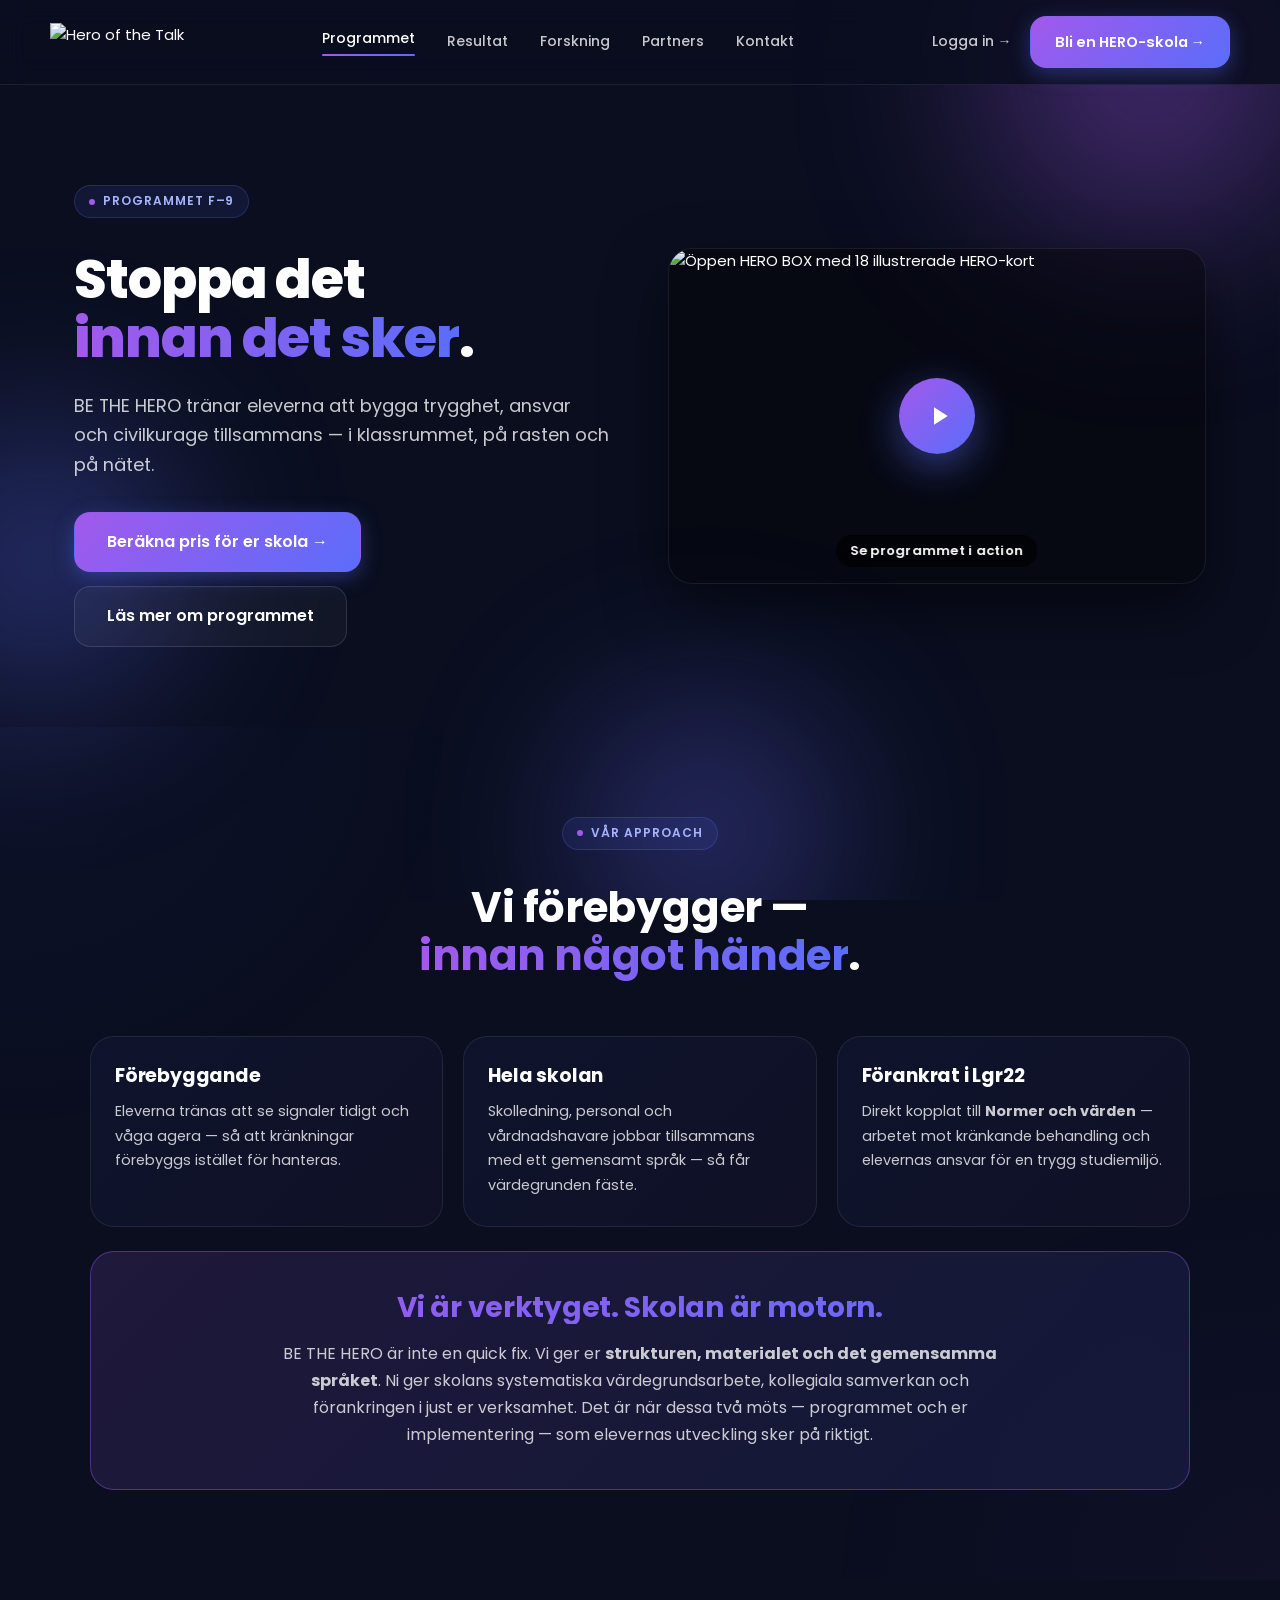
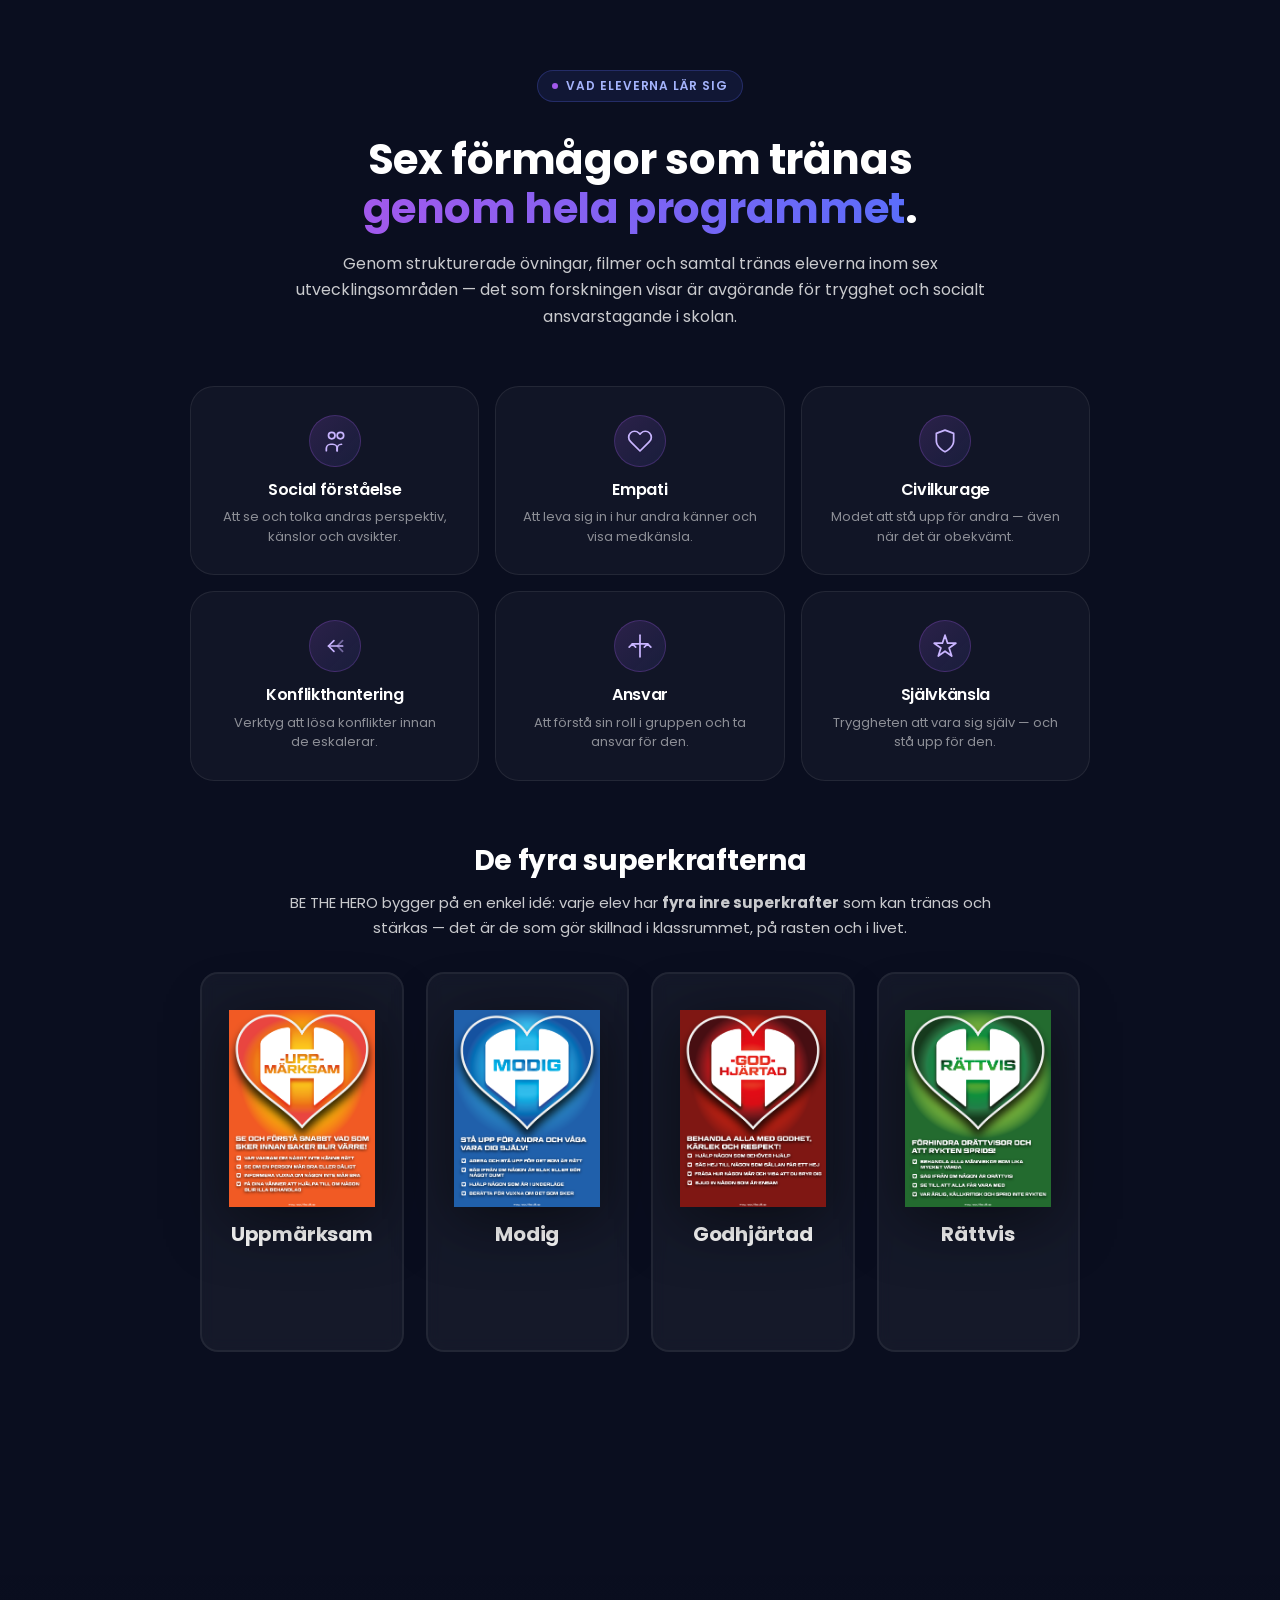
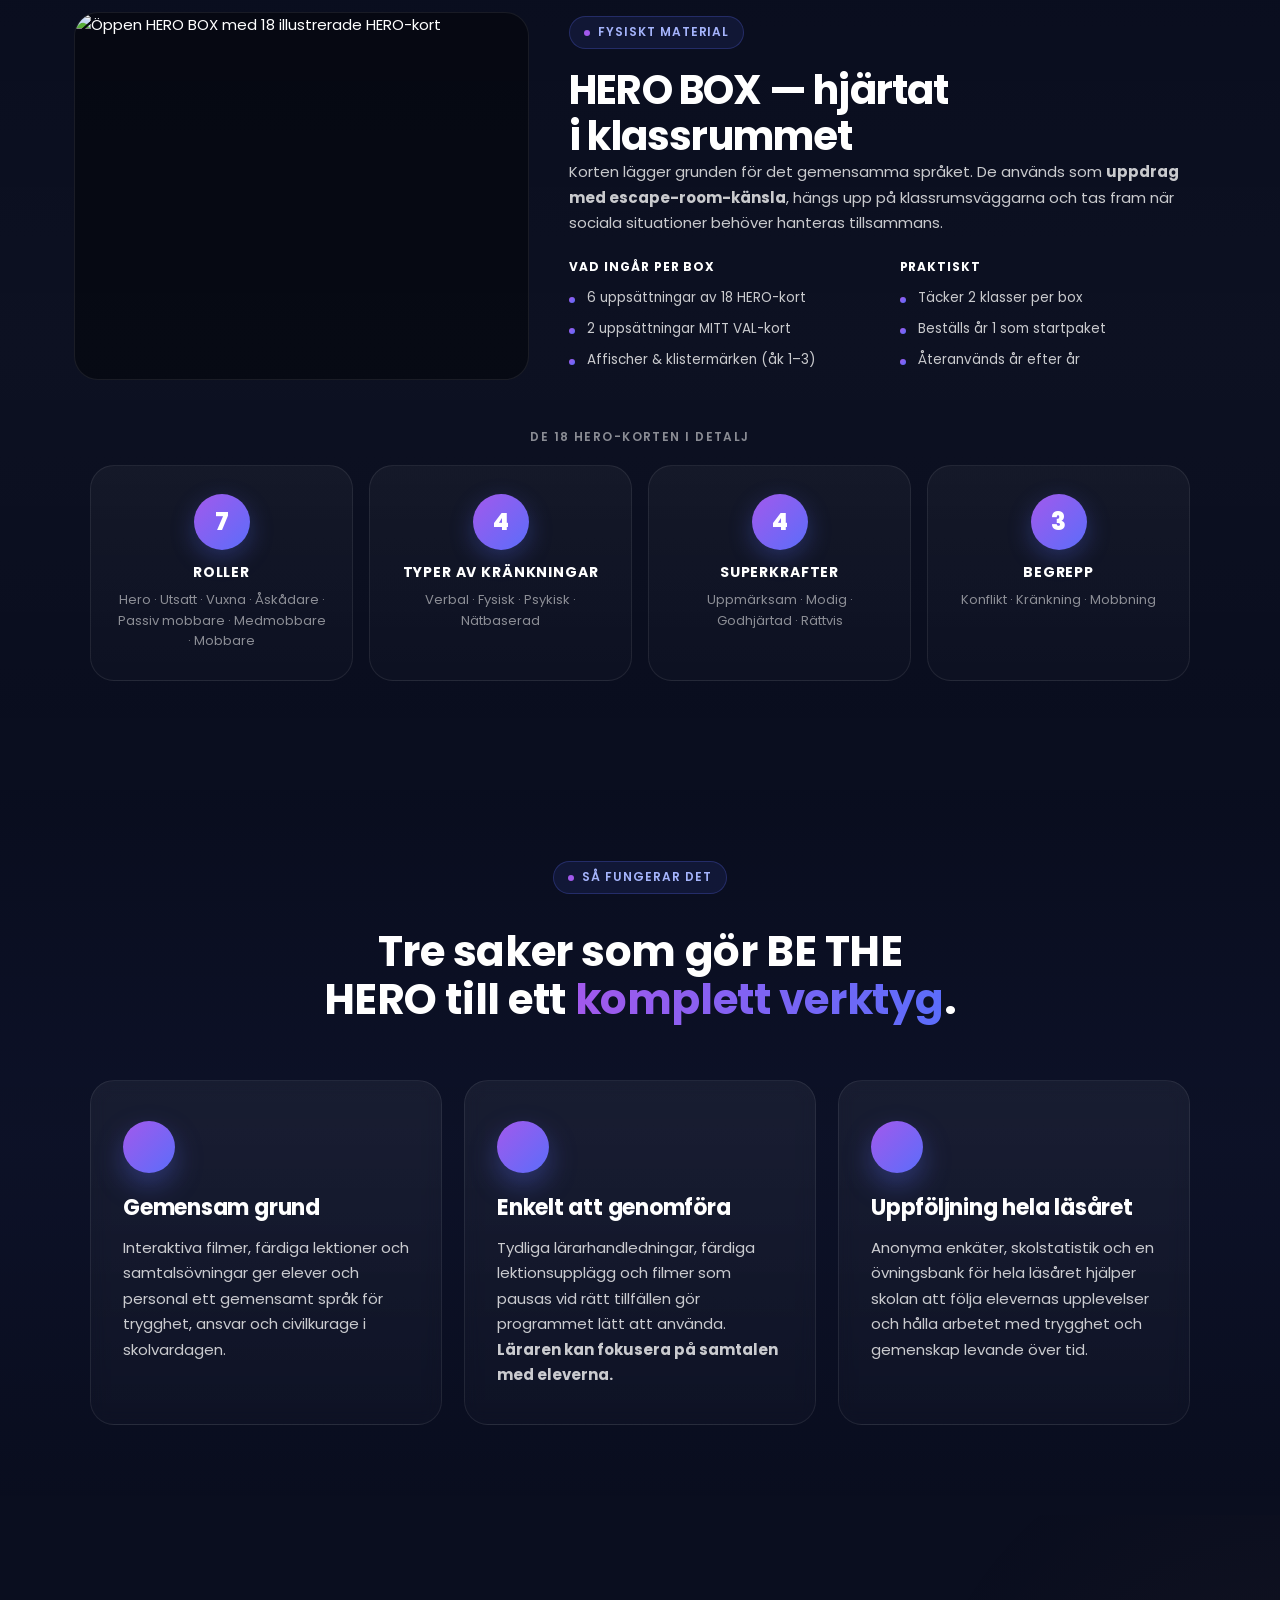
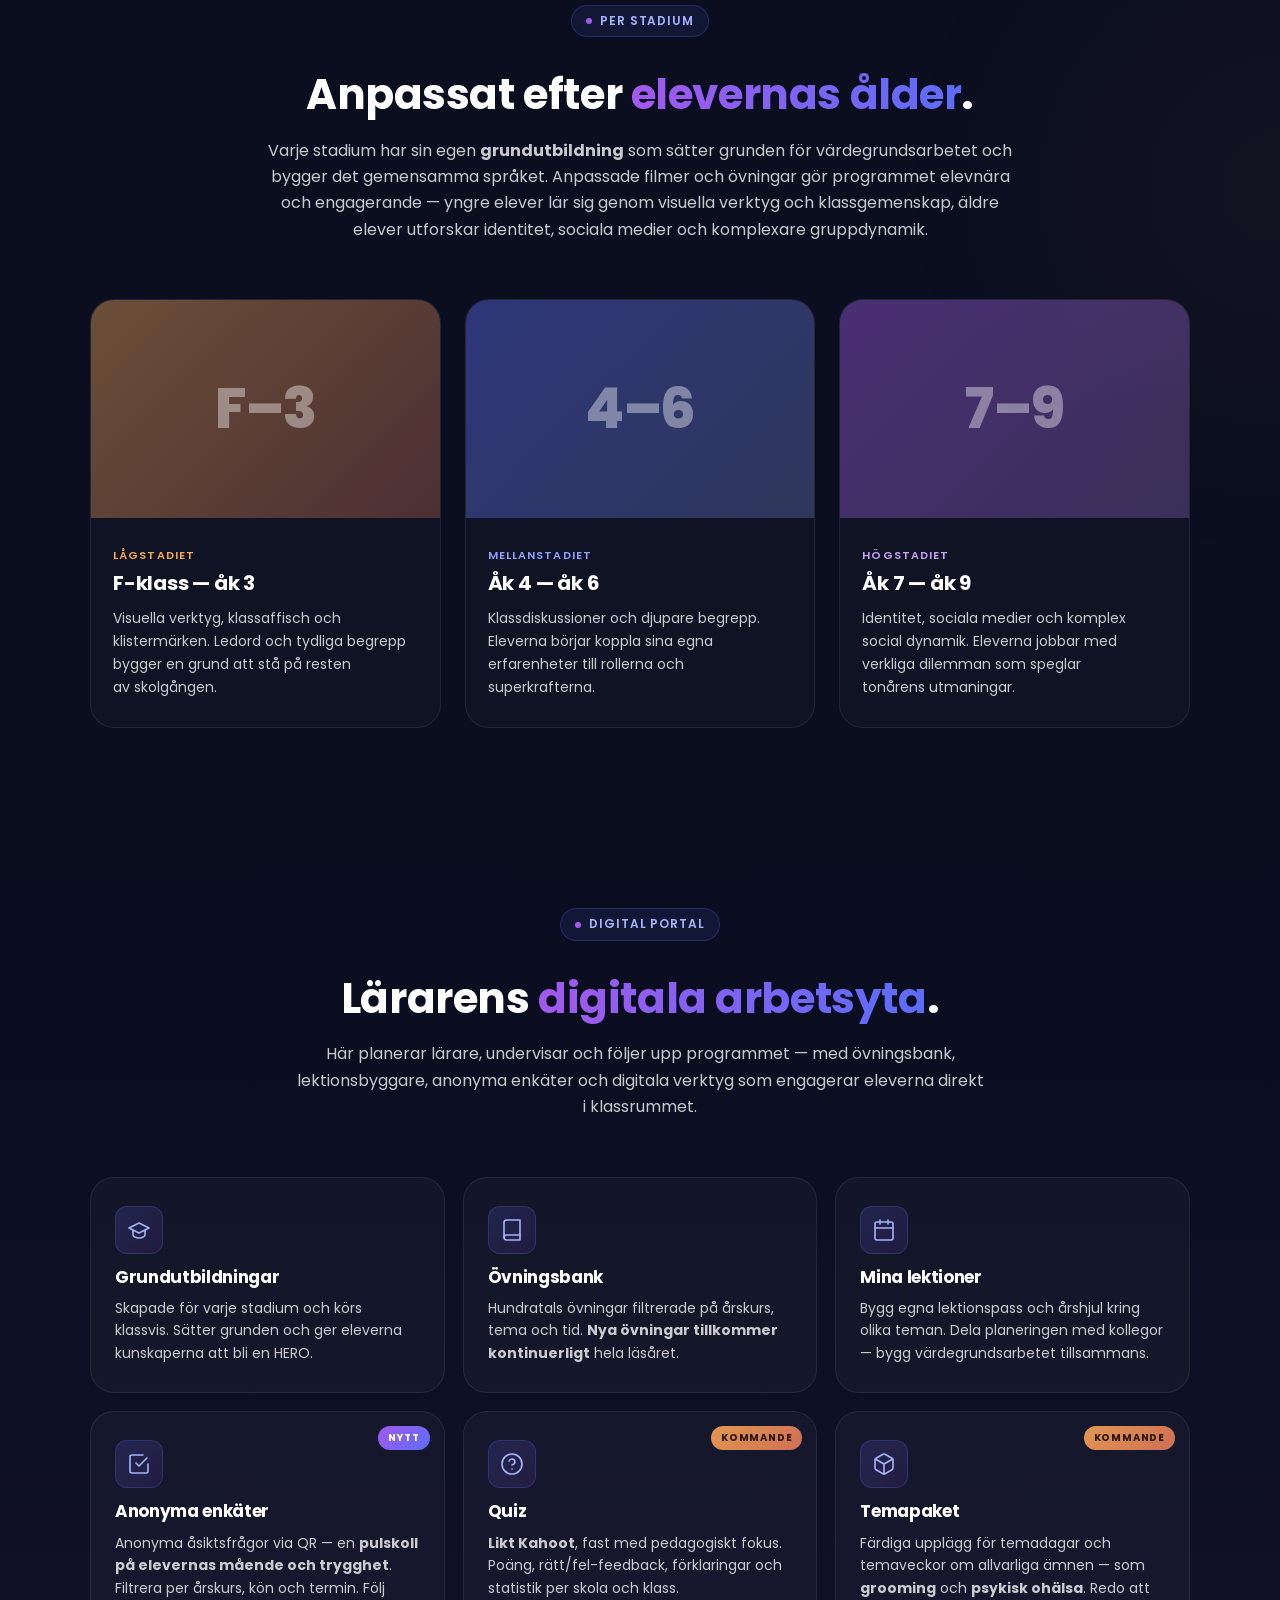
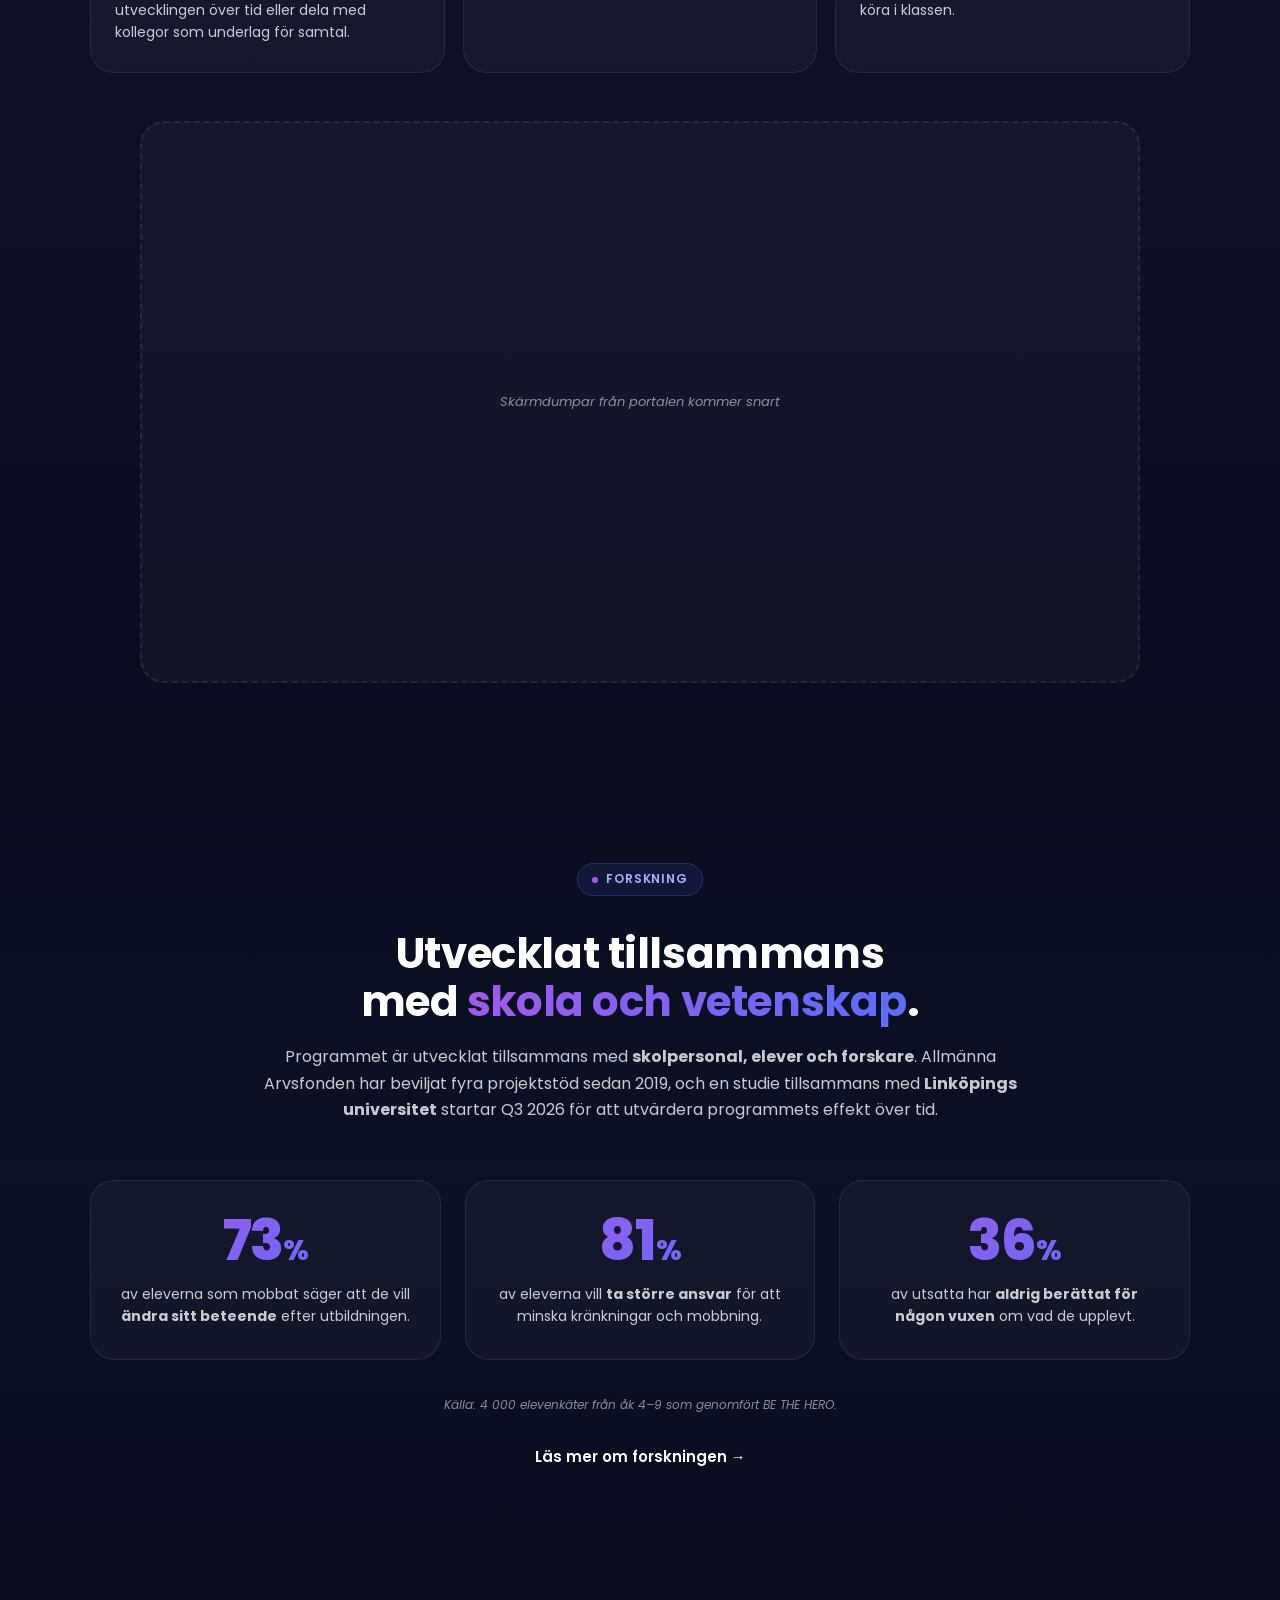
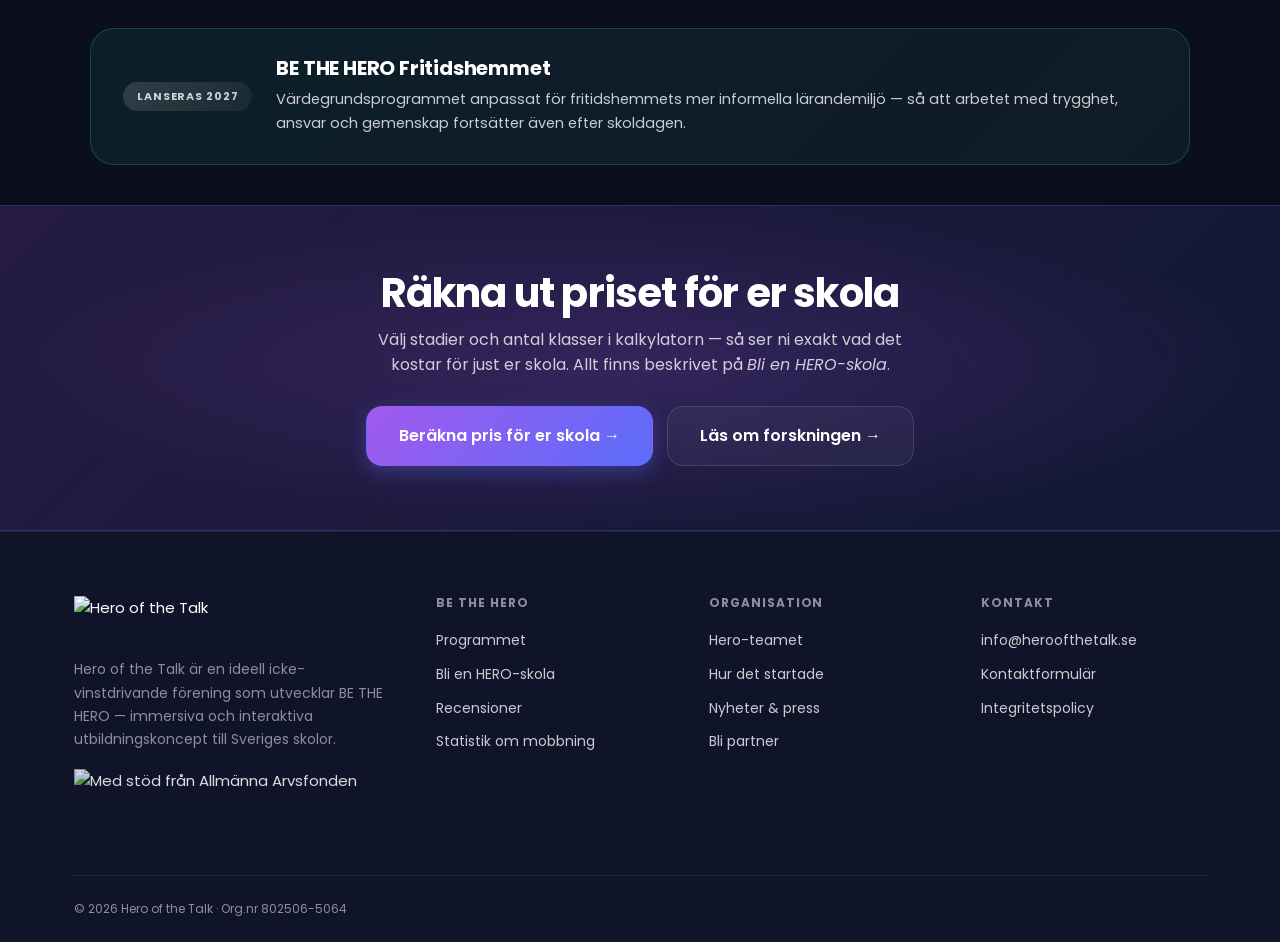
==== programmet.html @ 31c64cae "v23: Splitta Fysiskt material till egen sektion + Fritidshemmet till slutet + bild-link istället för" ====
<!DOCTYPE html>
<html lang="sv">
<head>
  <meta charset="UTF-8">
  <meta name="viewport" content="width=device-width, initial-scale=1.0">
  <meta name="robots" content="noindex, nofollow">
  <title>Programmet — BE THE HERO | Hero of the Talk</title>
  <link rel="preconnect" href="https://fonts.googleapis.com">
  <link rel="preconnect" href="https://fonts.gstatic.com" crossorigin>
  <link href="https://fonts.googleapis.com/css2?family=Poppins:wght@400;500;600;700;800&display=swap" rel="stylesheet">
  <link rel="stylesheet" href="assets/styles.css?v=17">
  <link rel="stylesheet" href="assets/programmet.css?v=17">
</head>
<body>

<!-- Animated background blobs -->
<div class="bg-blobs" aria-hidden="true">
  <span class="blob blob-1"></span>
  <span class="blob blob-2"></span>
  <span class="blob blob-3"></span>
</div>

<!-- HEADER -->
<header class="site-header">
  <div class="container site-header-inner">
    <a href="index.html" class="site-logo">
      <img src="https://usercontent.one/wp/www.heroofthetalk.se/wp-content/uploads/2025/02/herologga_vitoutline-20250117-1024x898.png" alt="Hero of the Talk">
    </a>
    <nav class="site-nav">
      <a href="programmet.html" class="site-nav-active">Programmet</a>
      <a href="index.html#resultat">Resultat</a>
      <a href="https://www.heroofthetalk.se/forskning/">Forskning</a>
      <a href="index.html#partners">Partners</a>
      <a href="index.html#kontakt">Kontakt</a>
    </nav>
    <div class="site-header-cta">
      <a href="https://www.heroofthetalk.se/skolportalen/" class="site-login">Logga in →</a>
      <a href="https://www.heroofthetalk.se/bli-en-heroskola/" class="btn btn-primary">Bli en HERO-skola →</a>
      <button class="mobile-nav-toggle" aria-label="Meny">
        <svg width="24" height="24" viewBox="0 0 24 24" fill="none" stroke="currentColor" stroke-width="2" stroke-linecap="round"><line x1="3" y1="6" x2="21" y2="6"/><line x1="3" y1="12" x2="21" y2="12"/><line x1="3" y1="18" x2="21" y2="18"/></svg>
      </button>
    </div>
  </div>
</header>

<!-- 1. HERO -->
<section class="program-hero">
  <div class="container program-hero-inner">
    <div class="program-hero-text">
      <span class="section-eyebrow">Programmet F–9</span>
      <h1 class="program-hero-title">
        Stoppa det <span class="gradient-text">innan det sker</span>.
      </h1>
      <p class="program-hero-lede">
        BE THE HERO tränar eleverna att bygga trygghet, ansvar och civilkurage tillsammans — i klassrummet, på rasten och på nätet.
      </p>
      <div class="program-hero-ctas">
        <a href="https://www.heroofthetalk.se/bli-en-heroskola/" class="btn btn-primary btn-lg">Beräkna pris för er skola →</a>
        <a href="#filosofi" class="btn btn-secondary btn-lg">Läs mer om programmet</a>
      </div>
    </div>
    <div class="program-hero-video">
      <a href="https://heroofthetalk.cdn.spotlightr.com/watch/MTk3MDUzMg==" target="_blank" rel="noopener" class="program-hero-video-frame" aria-label="Se programmet i action">
        <img src="https://www.heroofthetalk.se/wp-content/uploads/2026/04/DSCF3536-3-scaled.jpg" alt="Öppen HERO BOX med 18 illustrerade HERO-kort">
        <span class="program-hero-video-play" aria-hidden="true">
          <svg viewBox="0 0 24 24" fill="currentColor"><path d="M8 5v14l11-7z"/></svg>
        </span>
        <span class="program-hero-video-label">Se programmet i action</span>
      </a>
    </div>
  </div>
</section>

<!-- 2. FILOSOFI + VI ÄR VERKTYGET -->
<section class="program-philosophy" id="filosofi">
  <div class="container">
    <div class="program-section-intro">
      <span class="section-eyebrow">Vår approach</span>
      <h2>Vi förebygger — <span class="gradient-text">innan något händer</span>.</h2>
    </div>

    <div class="philosophy-grid philosophy-grid-3">
      <div class="philosophy-card">
        <h3>Förebyggande</h3>
        <p>Eleverna tränas att se signaler tidigt och våga agera — så att kränkningar förebyggs istället för hanteras.</p>
      </div>
      <div class="philosophy-card">
        <h3>Hela skolan</h3>
        <p>Skolledning, personal och vårdnadshavare jobbar tillsammans med ett gemensamt språk — så får värdegrunden fäste.</p>
      </div>
      <div class="philosophy-card">
        <h3>Förankrat i Lgr22</h3>
        <p>Direkt kopplat till <strong>Normer och värden</strong> — arbetet mot kränkande behandling och elevernas ansvar för en trygg studiemiljö.</p>
      </div>
    </div>

    <div class="philosophy-highlight">
      <h3>Vi är verktyget. Skolan är motorn.</h3>
      <p>BE THE HERO är inte en quick fix. Vi ger er <strong>strukturen, materialet och det gemensamma språket</strong>. Ni ger skolans systematiska värdegrundsarbete, kollegiala samverkan och förankringen i just er verksamhet. Det är när dessa två möts — programmet och er implementering — som elevernas utveckling sker på riktigt.</p>
    </div>
  </div>
</section>

<!-- 3. VAD ELEVERNA LÄR SIG -->
<section class="program-learning">
  <div class="container">
    <div class="program-section-intro">
      <span class="section-eyebrow">Vad eleverna lär sig</span>
      <h2>Sex förmågor som tränas <span class="gradient-text">genom hela programmet</span>.</h2>
      <p>Genom strukturerade övningar, filmer och samtal tränas eleverna inom sex utvecklingsområden — det som forskningen visar är avgörande för trygghet och socialt ansvarstagande i skolan.</p>
    </div>

    <div class="learning-areas">
      <div class="learning-area">
        <span class="learning-area-icon" aria-hidden="true">
          <svg viewBox="0 0 24 24" fill="none" stroke="currentColor" stroke-width="1.6" stroke-linecap="round" stroke-linejoin="round"><circle cx="9" cy="7" r="3"/><circle cx="17" cy="7" r="3"/><path d="M4 21v-2a4 4 0 0 1 4-4h2a4 4 0 0 1 4 4v2"/><path d="M14 21v-2a4 4 0 0 1 4-4"/></svg>
        </span>
        <h4>Social förståelse</h4>
        <p>Att se och tolka andras perspektiv, känslor och avsikter.</p>
      </div>
      <div class="learning-area">
        <span class="learning-area-icon" aria-hidden="true">
          <svg viewBox="0 0 24 24" fill="none" stroke="currentColor" stroke-width="1.6" stroke-linecap="round" stroke-linejoin="round"><path d="M20.84 4.61a5.5 5.5 0 0 0-7.78 0L12 5.67l-1.06-1.06a5.5 5.5 0 0 0-7.78 7.78l1.06 1.06L12 21.23l7.78-7.78 1.06-1.06a5.5 5.5 0 0 0 0-7.78z"/></svg>
        </span>
        <h4>Empati</h4>
        <p>Att leva sig in i hur andra känner och visa medkänsla.</p>
      </div>
      <div class="learning-area">
        <span class="learning-area-icon" aria-hidden="true">
          <svg viewBox="0 0 24 24" fill="none" stroke="currentColor" stroke-width="1.6" stroke-linecap="round" stroke-linejoin="round"><path d="M12 22s8-4 8-10V5l-8-3-8 3v7c0 6 8 10 8 10z"/></svg>
        </span>
        <h4>Civilkurage</h4>
        <p>Modet att stå upp för andra — även när det är obekvämt.</p>
      </div>
      <div class="learning-area">
        <span class="learning-area-icon" aria-hidden="true">
          <svg viewBox="0 0 24 24" fill="none" stroke="currentColor" stroke-width="1.6" stroke-linecap="round" stroke-linejoin="round"><path d="M11 17l-5-5 5-5"/><path d="M6 12h13"/><path d="M19 7l-5 5 5 5" opacity="0.5"/></svg>
        </span>
        <h4>Konflikthantering</h4>
        <p>Verktyg att lösa konflikter innan de eskalerar.</p>
      </div>
      <div class="learning-area">
        <span class="learning-area-icon" aria-hidden="true">
          <svg viewBox="0 0 24 24" fill="none" stroke="currentColor" stroke-width="1.6" stroke-linecap="round" stroke-linejoin="round"><path d="M12 2v20"/><path d="M5 10h14"/><path d="M2 13l3-3 3 3"/><path d="M16 13l3-3 3 3"/></svg>
        </span>
        <h4>Ansvar</h4>
        <p>Att förstå sin roll i gruppen och ta ansvar för den.</p>
      </div>
      <div class="learning-area">
        <span class="learning-area-icon" aria-hidden="true">
          <svg viewBox="0 0 24 24" fill="none" stroke="currentColor" stroke-width="1.6" stroke-linecap="round" stroke-linejoin="round"><path d="M12 2l2.4 7.4H22l-6.2 4.5 2.4 7.4L12 16.8l-6.2 4.5 2.4-7.4L2 9.4h7.6z"/></svg>
        </span>
        <h4>Självkänsla</h4>
        <p>Tryggheten att vara sig själv — och stå upp för den.</p>
      </div>
    </div>

    <div class="learning-subhead">
      <h3>De fyra superkrafterna</h3>
      <p>BE THE HERO bygger på en enkel idé: varje elev har <strong>fyra inre superkrafter</strong> som kan tränas och stärkas — det är de som gör skillnad i klassrummet, på rasten och i livet.</p>
    </div>

    <div class="superpowers-grid superpowers-grid-program">
      <div class="glow-card" data-glow-color="orange">
        <div class="glow-inner">
          <img src="assets/images/uppmarksam.png" alt="Uppmärksam">
          <h4>Uppmärksam</h4>
        </div>
      </div>
      <div class="glow-card" data-glow-color="blue">
        <div class="glow-inner">
          <img src="assets/images/modig.png" alt="Modig">
          <h4>Modig</h4>
        </div>
      </div>
      <div class="glow-card" data-glow-color="red">
        <div class="glow-inner">
          <img src="assets/images/godhjartad.png" alt="Godhjärtad">
          <h4>Godhjärtad</h4>
        </div>
      </div>
      <div class="glow-card" data-glow-color="green">
        <div class="glow-inner">
          <img src="assets/images/rattvis.png" alt="Rättvis">
          <h4>Rättvis</h4>
        </div>
      </div>
    </div>

  </div>
</section>

<!-- 4. FYSISKT MATERIAL -->
<section class="program-material">
  <div class="container">
    <div class="material-block">
      <div class="material-block-top">
        <div class="material-block-image">
          <img src="https://www.heroofthetalk.se/wp-content/uploads/2026/04/DSCF3536-3-scaled.jpg" alt="Öppen HERO BOX med 18 illustrerade HERO-kort">
        </div>
        <div class="material-block-text">
          <span class="section-eyebrow">Fysiskt material</span>
          <h2>HERO BOX — hjärtat i klassrummet</h2>
          <p>Korten lägger grunden för det gemensamma språket. De används som <strong>uppdrag med escape-room-känsla</strong>, hängs upp på klassrumsväggarna och tas fram när sociala situationer behöver hanteras tillsammans.</p>
          <div class="material-cols">
            <div class="material-col">
              <h5>Vad ingår per box</h5>
              <ul>
                <li>6 uppsättningar av 18 HERO-kort</li>
                <li>2 uppsättningar MITT VAL-kort</li>
                <li>Affischer &amp; klistermärken (åk 1–3)</li>
              </ul>
            </div>
            <div class="material-col">
              <h5>Praktiskt</h5>
              <ul>
                <li>Täcker 2 klasser per box</li>
                <li>Beställs år 1 som startpaket</li>
                <li>Återanvänds år efter år</li>
              </ul>
            </div>
          </div>
        </div>
      </div>

      <div class="material-cards-breakdown">
        <p class="material-cards-breakdown-label">De 18 HERO-korten i detalj</p>
        <div class="card-categories">
          <div class="card-category">
            <span class="card-category-count">7</span>
            <h4>Roller</h4>
            <p>Hero · Utsatt · Vuxna · Åskådare · Passiv mobbare · Medmobbare · Mobbare</p>
          </div>
          <div class="card-category">
            <span class="card-category-count">4</span>
            <h4>Typer av kränkningar</h4>
            <p>Verbal · Fysisk · Psykisk · Nätbaserad</p>
          </div>
          <div class="card-category">
            <span class="card-category-count">4</span>
            <h4>Superkrafter</h4>
            <p>Uppmärksam · Modig · Godhjärtad · Rättvis</p>
          </div>
          <div class="card-category">
            <span class="card-category-count">3</span>
            <h4>Begrepp</h4>
            <p>Konflikt · Kränkning · Mobbning</p>
          </div>
        </div>
      </div>
    </div>
  </div>
</section>

<!-- 5. SÅ FUNGERAR DET — 3 STEG -->
<section class="program-how">
  <div class="container">
    <div class="program-section-intro">
      <span class="section-eyebrow">Så fungerar det</span>
      <h2>Tre saker som gör BE THE HERO till ett <span class="gradient-text">komplett verktyg</span>.</h2>
    </div>

    <div class="how-steps">
      <div class="how-step">
        <div class="how-step-num">1</div>
        <h3>Gemensam grund</h3>
        <p>Interaktiva filmer, färdiga lektioner och samtalsövningar ger elever och personal ett gemensamt språk för trygghet, ansvar och civilkurage i skolvardagen.</p>
      </div>
      <div class="how-step">
        <div class="how-step-num">2</div>
        <h3>Enkelt att genomföra</h3>
        <p>Tydliga lärarhandledningar, färdiga lektionsupplägg och filmer som pausas vid rätt tillfällen gör programmet lätt att använda. <strong>Läraren kan fokusera på samtalen med eleverna.</strong></p>
      </div>
      <div class="how-step">
        <div class="how-step-num">3</div>
        <h3>Uppföljning hela läsåret</h3>
        <p>Anonyma enkäter, skolstatistik och en övningsbank för hela läsåret hjälper skolan att följa elevernas upplevelser och hålla arbetet med trygghet och gemenskap levande över tid.</p>
      </div>
    </div>
  </div>
</section>

<!-- 5. ANPASSNING PER STADIUM -->
<section class="program-stages">
  <div class="container">
    <div class="program-section-intro">
      <span class="section-eyebrow">Per stadium</span>
      <h2>Anpassat efter <span class="gradient-text">elevernas ålder</span>.</h2>
      <p>Varje stadium har sin egen <strong>grundutbildning</strong> som sätter grunden för värdegrundsarbetet och bygger det gemensamma språket. Anpassade filmer och övningar gör programmet elevnära och engagerande — yngre elever lär sig genom visuella verktyg och klassgemenskap, äldre elever utforskar identitet, sociala medier och komplexare gruppdynamik.</p>
    </div>

    <div class="stages-grid">
      <div class="stage-card" data-stage="low">
        <div class="stage-card-image stage-placeholder-low" aria-label="Bild av BE THE HERO för lågstadiet">
          <span class="stage-placeholder-label">F–3</span>
        </div>
        <div class="stage-card-body">
          <span class="stage-label">Lågstadiet</span>
          <h3>F-klass — åk 3</h3>
          <p>Visuella verktyg, klassaffisch och klistermärken. Ledord och tydliga begrepp bygger en grund att stå på resten av skolgången.</p>
        </div>
      </div>
      <div class="stage-card" data-stage="mid">
        <div class="stage-card-image stage-placeholder-mid" aria-label="Bild av BE THE HERO för mellanstadiet">
          <span class="stage-placeholder-label">4–6</span>
        </div>
        <div class="stage-card-body">
          <span class="stage-label">Mellanstadiet</span>
          <h3>Åk 4 — åk 6</h3>
          <p>Klassdiskussioner och djupare begrepp. Eleverna börjar koppla sina egna erfarenheter till rollerna och superkrafterna.</p>
        </div>
      </div>
      <div class="stage-card" data-stage="high">
        <div class="stage-card-image stage-placeholder-high" aria-label="Bild av BE THE HERO för högstadiet">
          <span class="stage-placeholder-label">7–9</span>
        </div>
        <div class="stage-card-body">
          <span class="stage-label">Högstadiet</span>
          <h3>Åk 7 — åk 9</h3>
          <p>Identitet, sociala medier och komplex social dynamik. Eleverna jobbar med verkliga dilemman som speglar tonårens utmaningar.</p>
        </div>
      </div>
    </div>

  </div>
</section>

<!-- 6. DEN DIGITALA PORTALEN -->
<section class="program-portal">
  <div class="container">
    <div class="program-section-intro">
      <span class="section-eyebrow">Digital portal</span>
      <h2>Lärarens <span class="gradient-text">digitala arbetsyta</span>.</h2>
      <p>Här planerar lärare, undervisar och följer upp programmet — med övningsbank, lektionsbyggare, anonyma enkäter och digitala verktyg som engagerar eleverna direkt i klassrummet.</p>
    </div>

    <div class="portal-features">
      <div class="portal-feature">
        <span class="portal-feature-icon" aria-hidden="true">
          <svg viewBox="0 0 24 24" fill="none" stroke="currentColor" stroke-width="1.6" stroke-linecap="round" stroke-linejoin="round"><path d="M22 10L12 5 2 10l10 5 10-5z"/><path d="M6 12v5c0 1.5 3 3 6 3s6-1.5 6-3v-5"/></svg>
        </span>
        <h4>Grundutbildningar</h4>
        <p>Skapade för varje stadium och körs klassvis. Sätter grunden och ger eleverna kunskaperna att bli en HERO.</p>
      </div>
      <div class="portal-feature">
        <span class="portal-feature-icon" aria-hidden="true">
          <svg viewBox="0 0 24 24" fill="none" stroke="currentColor" stroke-width="1.6" stroke-linecap="round" stroke-linejoin="round"><path d="M4 19.5A2.5 2.5 0 0 1 6.5 17H20"/><path d="M6.5 2H20v20H6.5A2.5 2.5 0 0 1 4 19.5v-15A2.5 2.5 0 0 1 6.5 2z"/></svg>
        </span>
        <h4>Övningsbank</h4>
        <p>Hundratals övningar filtrerade på årskurs, tema och tid. <strong>Nya övningar tillkommer kontinuerligt</strong> hela läsåret.</p>
      </div>
      <div class="portal-feature">
        <span class="portal-feature-icon" aria-hidden="true">
          <svg viewBox="0 0 24 24" fill="none" stroke="currentColor" stroke-width="1.6" stroke-linecap="round" stroke-linejoin="round"><rect x="3" y="4" width="18" height="18" rx="2"/><path d="M16 2v4M8 2v4M3 10h18"/></svg>
        </span>
        <h4>Mina lektioner</h4>
        <p>Bygg egna lektionspass och årshjul kring olika teman. Dela planeringen med kollegor — bygg värdegrundsarbetet tillsammans.</p>
      </div>
      <div class="portal-feature">
        <span class="portal-feature-badge">Nytt</span>
        <span class="portal-feature-icon" aria-hidden="true">
          <svg viewBox="0 0 24 24" fill="none" stroke="currentColor" stroke-width="1.6" stroke-linecap="round" stroke-linejoin="round"><path d="M9 11l3 3 8-8"/><path d="M21 12v7a2 2 0 0 1-2 2H5a2 2 0 0 1-2-2V5a2 2 0 0 1 2-2h11"/></svg>
        </span>
        <h4>Anonyma enkäter</h4>
        <p>Anonyma åsiktsfrågor via QR — en <strong>pulskoll på elevernas mående och trygghet</strong>. Filtrera per årskurs, kön och termin. Följ utvecklingen över tid eller dela med kollegor som underlag för samtal.</p>
      </div>
      <div class="portal-feature">
        <span class="portal-feature-badge portal-feature-badge-coming">Kommande</span>
        <span class="portal-feature-icon" aria-hidden="true">
          <svg viewBox="0 0 24 24" fill="none" stroke="currentColor" stroke-width="1.6" stroke-linecap="round" stroke-linejoin="round"><circle cx="12" cy="12" r="10"/><path d="M9.09 9a3 3 0 0 1 5.83 1c0 2-3 3-3 3"/><line x1="12" y1="17" x2="12.01" y2="17"/></svg>
        </span>
        <h4>Quiz</h4>
        <p><strong>Likt Kahoot</strong>, fast med pedagogiskt fokus. Poäng, rätt/fel-feedback, förklaringar och statistik per skola och klass.</p>
      </div>
      <div class="portal-feature">
        <span class="portal-feature-badge portal-feature-badge-coming">Kommande</span>
        <span class="portal-feature-icon" aria-hidden="true">
          <svg viewBox="0 0 24 24" fill="none" stroke="currentColor" stroke-width="1.6" stroke-linecap="round" stroke-linejoin="round"><path d="M21 16V8a2 2 0 0 0-1-1.73l-7-4a2 2 0 0 0-2 0l-7 4A2 2 0 0 0 3 8v8a2 2 0 0 0 1 1.73l7 4a2 2 0 0 0 2 0l7-4A2 2 0 0 0 21 16z"/><polyline points="3.27 6.96 12 12.01 20.73 6.96"/><line x1="12" y1="22.08" x2="12" y2="12"/></svg>
        </span>
        <h4>Temapaket</h4>
        <p>Färdiga upplägg för temadagar och temaveckor om allvarliga ämnen — som <strong>grooming</strong> och <strong>psykisk ohälsa</strong>. Redo att köra i klassen.</p>
      </div>
    </div>

    <div class="portal-screenshot-placeholder" aria-label="Skärmdump från portalen kommer snart">
      <span>Skärmdumpar från portalen kommer snart</span>
    </div>
  </div>
</section>

<!-- 7. FORSKNING -->
<section class="program-research">
  <div class="container">
    <div class="program-section-intro">
      <span class="section-eyebrow">Forskning</span>
      <h2>Utvecklat tillsammans med <span class="gradient-text">skola och vetenskap</span>.</h2>
      <p>Programmet är utvecklat tillsammans med <strong>skolpersonal, elever och forskare</strong>. Allmänna Arvsfonden har beviljat fyra projektstöd sedan 2019, och en studie tillsammans med <strong>Linköpings universitet</strong> startar Q3 2026 för att utvärdera programmets effekt över tid.</p>
    </div>

    <div class="research-stats">
      <div class="research-stat">
        <div class="research-stat-num">73<span>%</span></div>
        <p>av eleverna som mobbat säger att de vill <strong>ändra sitt beteende</strong> efter utbildningen.</p>
      </div>
      <div class="research-stat">
        <div class="research-stat-num">81<span>%</span></div>
        <p>av eleverna vill <strong>ta större ansvar</strong> för att minska kränkningar och mobbning.</p>
      </div>
      <div class="research-stat">
        <div class="research-stat-num">36<span>%</span></div>
        <p>av utsatta har <strong>aldrig berättat för någon vuxen</strong> om vad de upplevt.</p>
      </div>
    </div>

    <p class="research-source">Källa: 4 000 elevenkäter från åk 4–9 som genomfört BE THE HERO.</p>

    <a href="https://www.heroofthetalk.se/forskning/" class="research-more-link">Läs mer om forskningen →</a>
  </div>
</section>

<!-- Fritidshemmet — kommande, slim banner före CTA -->
<section class="program-upcoming-section">
  <div class="container">
    <div class="upcoming-program upcoming-program-slim">
      <span class="upcoming-program-badge">Lanseras 2027</span>
      <div class="upcoming-program-content">
        <h3>BE THE HERO Fritidshemmet</h3>
        <p>Värdegrundsprogrammet anpassat för fritidshemmets mer informella lärandemiljö — så att arbetet med trygghet, ansvar och gemenskap fortsätter även efter skoldagen.</p>
      </div>
    </div>
  </div>
</section>

<!-- 9. CTA -->
<section class="home-cta-stripe program-cta-stripe">
  <div class="container">
    <h2>Räkna ut priset för er skola</h2>
    <p>Välj stadier och antal klasser i kalkylatorn — så ser ni exakt vad det kostar för just er skola. Allt finns beskrivet på <em>Bli en HERO-skola</em>.</p>
    <div class="program-cta-buttons">
      <a href="https://www.heroofthetalk.se/bli-en-heroskola/" class="btn btn-primary btn-lg">Beräkna pris för er skola →</a>
      <a href="https://www.heroofthetalk.se/forskning/" class="btn btn-secondary btn-lg">Läs om forskningen →</a>
    </div>
  </div>
</section>

<!-- FOOTER -->
<footer class="site-footer" id="kontakt">
  <div class="container">
    <div class="footer-grid">
      <div class="footer-brand">
        <img src="https://usercontent.one/wp/www.heroofthetalk.se/wp-content/uploads/2025/02/herologga_vitoutline-20250117-1024x898.png" alt="Hero of the Talk" class="footer-logo">
        <p>Hero of the Talk är en ideell icke-vinstdrivande förening som utvecklar BE THE HERO — immersiva och interaktiva utbildningskoncept till Sveriges skolor.</p>
        <img src="https://usercontent.one/wp/www.heroofthetalk.se/wp-content/uploads/2020/01/med_stod_fran_allmanna_arvsfonden_negativ-1024x247.png" alt="Med stöd från Allmänna Arvsfonden" class="footer-arvsfonden">
      </div>
      <div class="footer-col">
        <h4>BE THE HERO</h4>
        <ul>
          <li><a href="programmet.html">Programmet</a></li>
          <li><a href="https://www.heroofthetalk.se/bli-en-heroskola/">Bli en HERO-skola</a></li>
          <li><a href="https://www.heroofthetalk.se/recension-be-the-hero/">Recensioner</a></li>
          <li><a href="https://www.heroofthetalk.se/skolstatistik/">Statistik om mobbning</a></li>
        </ul>
      </div>
      <div class="footer-col">
        <h4>Organisation</h4>
        <ul>
          <li><a href="https://www.heroofthetalk.se/heroteamet/">Hero-teamet</a></li>
          <li><a href="https://www.heroofthetalk.se/hur-hero-of-the-talk-startade/">Hur det startade</a></li>
          <li><a href="https://www.heroofthetalk.se/om-oss-i-media/">Nyheter & press</a></li>
          <li><a href="https://www.heroofthetalk.se/bli-samarbetspartner/">Bli partner</a></li>
        </ul>
      </div>
      <div class="footer-col">
        <h4>Kontakt</h4>
        <ul>
          <li><a href="mailto:info@heroofthetalk.se">info@heroofthetalk.se</a></li>
          <li><a href="https://www.heroofthetalk.se/kontakta-oss/">Kontaktformulär</a></li>
          <li><a href="https://www.heroofthetalk.se/integritetspolicy/">Integritetspolicy</a></li>
        </ul>
      </div>
    </div>
    <div class="footer-bottom">
      <span>© 2026 Hero of the Talk · Org.nr 802506-5064</span>
    </div>
  </div>
</footer>

<script src="assets/main.js?v=18"></script>
</body>
</html>
---- assets/styles.css ----
/* ═══════════════════════════════════════════════════════════
   HERO OF THE TALK — Design System v2 (cinematic + spotlight)
   ═══════════════════════════════════════════════════════════ */

:root {
  --bg: #0A0E1F;
  --bg-2: #0F1428;
  --sf: rgba(26, 31, 46, 0.95);
  --sf-2: rgba(35, 42, 59, 0.5);
  --bd: rgba(91, 109, 250, 0.15);
  --bd-2: rgba(255, 255, 255, 0.08);

  --ink: #ffffff;
  --ink-2: rgba(255, 255, 255, 0.78);
  --ink-3: rgba(255, 255, 255, 0.52);

  --p1: #A259EC;
  --p2: #5B6DFA;
  --p-light: #a5b4fc;
  --gt: #1D9E75;
  --gt-light: #6ee7b7;
  --rose: #f5a4cb;
  --amber: #fcd34d;

  --gap-1: 8px;
  --gap-2: 12px;
  --gap-3: 16px;
  --gap-4: 24px;
  --gap-5: 32px;
  --gap-6: 48px;
  --gap-7: 64px;
  --gap-8: 96px;

  --r: 16px;
  --rs: 8px;
  --rl: 24px;

  --font: 'Poppins', -apple-system, BlinkMacSystemFont, sans-serif;
}

* { box-sizing: border-box; margin: 0; padding: 0; }
html { scroll-behavior: smooth; }
body {
  font-family: var(--font);
  background: var(--bg);
  color: var(--ink);
  line-height: 1.55;
  font-size: 15px;
  -webkit-font-smoothing: antialiased;
  -moz-osx-font-smoothing: grayscale;
  overflow-x: hidden;
}

img { max-width: 100%; height: auto; display: block; }
a { color: inherit; text-decoration: none; }
button { font-family: inherit; cursor: pointer; }

/* ── Animated background blobs (cinematic) ─────────────────── */
.bg-blobs {
  position: fixed;
  inset: 0;
  pointer-events: none;
  z-index: 0;
  overflow: hidden;
}
.blob {
  position: absolute;
  border-radius: 50%;
  filter: blur(80px);
  opacity: 0.5;
  animation: blob-drift 24s ease-in-out infinite;
}
.blob-1 {
  width: 500px; height: 500px;
  background: radial-gradient(circle, var(--p1), transparent 70%);
  top: -180px; right: -120px;
  animation-delay: 0s;
}
.blob-2 {
  width: 400px; height: 400px;
  background: radial-gradient(circle, var(--p2), transparent 70%);
  top: 40%; left: -160px;
  animation-delay: -8s;
}
.blob-3 {
  width: 380px; height: 380px;
  background: radial-gradient(circle, #6366f1, transparent 70%);
  bottom: -120px; right: 30%;
  animation-delay: -16s;
}
@keyframes blob-drift {
  0%, 100% { transform: translate(0, 0) scale(1); }
  33%      { transform: translate(60px, -40px) scale(1.1); }
  66%      { transform: translate(-40px, 50px) scale(0.95); }
}

/* ── Typography ────────────────────────────────────────────── */
h1, h2, h3, h4, h5, h6 {
  font-family: var(--font);
  font-weight: 700;
  line-height: 1.15;
  letter-spacing: -0.02em;
  text-wrap: balance;
}
h1 { font-size: clamp(40px, 5.5vw, 64px); }
h2 { font-size: clamp(28px, 3.6vw, 40px); }
h3 { font-size: clamp(20px, 2.4vw, 26px); }
h4 { font-size: 17px; }

.gradient-text {
  background: linear-gradient(90deg, var(--p1), var(--p2));
  -webkit-background-clip: text;
  -webkit-text-fill-color: transparent;
  background-clip: text;
}

.section-eyebrow {
  display: inline-flex;
  align-items: center;
  gap: 8px;
  font-size: 12px;
  font-weight: 600;
  letter-spacing: 0.08em;
  text-transform: uppercase;
  color: var(--p-light);
  padding: 6px 14px;
  border-radius: 999px;
  background: rgba(91, 109, 250, 0.10);
  border: 1px solid rgba(91, 109, 250, 0.25);
  margin-bottom: 18px;
}
.section-eyebrow::before {
  content: '';
  width: 6px; height: 6px;
  border-radius: 50%;
  background: var(--p1);
}

/* ── Container ─────────────────────────────────────────────── */
.container {
  max-width: 1180px;
  margin: 0 auto;
  padding: 0 24px;
  position: relative;
  z-index: 1;
}
section {
  padding: var(--gap-8) 0;
  position: relative;
}
@media (max-width: 800px) { section { padding: var(--gap-6) 0; } }

/* ── Buttons ───────────────────────────────────────────────── */
.btn {
  display: inline-flex;
  align-items: center;
  justify-content: center;
  gap: 8px;
  font-family: var(--font);
  font-weight: 600;
  font-size: 14.5px;
  padding: 14px 24px;
  border-radius: var(--r);
  border: 1px solid transparent;
  transition: transform 0.15s ease, box-shadow 0.15s ease, background 0.15s ease;
  white-space: nowrap;
  cursor: pointer;
}
.btn-primary {
  background: linear-gradient(135deg, var(--p1), var(--p2));
  color: #fff;
  box-shadow: 0 6px 20px rgba(91, 109, 250, 0.35);
}
.btn-primary:hover {
  transform: translateY(-1px);
  box-shadow: 0 8px 28px rgba(91, 109, 250, 0.5);
}
.btn-secondary {
  background: rgba(255, 255, 255, 0.04);
  color: var(--ink);
  border-color: rgba(255, 255, 255, 0.12);
}
.btn-secondary:hover {
  background: rgba(255, 255, 255, 0.08);
  border-color: rgba(255, 255, 255, 0.22);
}
.btn-lg { padding: 17px 32px; font-size: 16px; }

/* ── Header ────────────────────────────────────────────────── */
.site-header {
  position: sticky;
  top: 0;
  z-index: 100;
  background: rgba(10, 14, 31, 0.85);
  backdrop-filter: blur(14px);
  -webkit-backdrop-filter: blur(14px);
  border-bottom: 1px solid var(--bd-2);
}
.site-header-inner {
  display: flex;
  align-items: center;
  justify-content: space-between;
  padding: 16px 0;
  gap: 32px;
}
.site-logo { flex-shrink: 0; display: flex; align-items: center; }
.site-logo img { height: 38px; width: auto; }
.site-nav { display: flex; gap: 32px; align-items: center; }
.site-nav a {
  font-size: 14px;
  font-weight: 500;
  color: var(--ink-2);
  transition: color 0.15s ease;
}
.site-nav a:hover { color: var(--ink); }
.site-header-cta { display: flex; align-items: center; gap: 18px; }

/* CTA-rad efter superkrafterna på startsidan, leder till programmet.html */
.home-bethehero-cta {
  text-align: center;
  margin-top: 48px;
}
.site-login {
  color: var(--ink-2);
  font-size: 14px;
  font-weight: 500;
  text-decoration: none;
  transition: color 0.15s ease;
  white-space: nowrap;
}
.site-login:hover { color: #fff; }
@media (max-width: 720px) {
  .site-login { display: none; }
}
.mobile-nav-toggle { display: none; background: none; border: none; color: var(--ink); padding: 8px; }

@media (max-width: 960px) {
  .site-nav { display: none; }
  .mobile-nav-toggle { display: block; }
  .site-header-cta .btn { font-size: 13px; padding: 11px 18px; }
}

/* ── Fade-up animation (staggered) ─────────────────────────── */
.fade-up {
  opacity: 0;
  transform: translateY(24px);
  animation: fadeUp 0.7s cubic-bezier(0.16, 1, 0.3, 1) forwards;
  animation-delay: var(--delay, 0s);
}
@keyframes fadeUp {
  to { opacity: 1; transform: translateY(0); }
}

/* ── CINEMATIC H1 — text-track + clip-reveal som filmtitel ─── */
.cinematic-h1 {
  perspective: 1000px;
  margin: 0 0 0 0;
}
.cinematic-line-1,
.cinematic-line-2 {
  display: block;
}
/* "Mod att stå upp" — text-track: 3D fade upp, scala, blur clear */
.cinematic-line-1 {
  opacity: 0;
  transform-origin: center;
  animation: cinematicTrack 1.8s cubic-bezier(0.16, 1, 0.3, 1) 0.3s forwards;
}
@keyframes cinematicTrack {
  from {
    opacity: 0;
    transform: translateY(60px) scale(0.85) rotateX(-20deg);
    filter: blur(20px);
  }
  to {
    opacity: 1;
    transform: translateY(0) scale(1) rotateX(0deg);
    filter: blur(0);
  }
}
/* "för varandra" — clip-reveal från vänster till höger + glow */
.cinematic-line-2 {
  opacity: 1;
}
.cinematic-reveal {
  display: inline-block;
  clip-path: inset(0 100% -10% 0);
  animation: cinematicReveal 1.4s cubic-bezier(0.77, 0, 0.175, 1) 1.0s forwards;
  padding-bottom: 4px;
}
@keyframes cinematicReveal {
  from { clip-path: inset(0 100% -10% 0); }
  to   { clip-path: inset(0 0% -10% 0); }
}
/* Cinematic dot: vanligt period-tecken inne i cinematic-reveal.
   Eftersom dotten är en del av samma text-flow och har samma
   gradient-text-styling som "för varandra", klipps den naturligt
   av samma clip-path. Inline-display garanterar att den aldrig
   wrappar till en ny rad. */
.cinematic-dot {
  display: inline;
}

/* ── Arvsfonden badge ──────────────────────────────────────── */
.arvsfonden-badge {
  display: inline-flex;
  align-items: center;
  gap: 10px;
  padding: 8px 14px;
  border-radius: 999px;
  background: rgba(255, 255, 255, 0.06);
  border: 1px solid var(--bd-2);
  margin-bottom: 18px;
}
.arvsfonden-badge img {
  height: 26px;
  width: auto;
  opacity: 0.95;
}

/* ── HERO ──────────────────────────────────────────────────── */
.home-hero {
  padding: 60px 0 var(--gap-8);
  position: relative;
  overflow: hidden;
}
.home-hero-inner {
  display: grid;
  grid-template-columns: 1.05fr 1fr;
  gap: 56px;
  align-items: center;
}
.home-hero h1 { margin-bottom: 0; }
.hero-divider {
  width: 80px;
  height: 4px;
  background: linear-gradient(90deg, var(--p1), var(--p2));
  border-radius: 4px;
  margin: 22px 0;
}
.home-hero-lede {
  font-size: clamp(15px, 1.3vw, 17px);
  color: var(--ink-2);
  line-height: 1.65;
  max-width: 520px;
  margin-bottom: 28px;
}
.home-hero-ctas {
  display: flex;
  flex-wrap: wrap;
  gap: 12px;
  margin-bottom: 32px;
}
.home-hero-stats {
  display: flex;
  flex-wrap: wrap;
  gap: 32px;
  padding-top: 24px;
  border-top: 1px solid var(--bd-2);
}
.home-hero-stat { display: flex; flex-direction: column; }
.home-hero-stat-number {
  font-size: 30px;
  font-weight: 700;
  background: linear-gradient(90deg, var(--p1), var(--p2));
  -webkit-background-clip: text;
  -webkit-text-fill-color: transparent;
  background-clip: text;
  line-height: 1;
}
.home-hero-stat-label {
  font-size: 12px;
  font-weight: 500;
  color: var(--ink-3);
  margin-top: 6px;
}

/* Hero image — clip-path reveal från höger till vänster + mjuk hover-glow (ingen tilt) */
.home-hero-image-wrap {
  position: relative;
}
.home-hero-image {
  position: relative;
  border-radius: var(--rl);
  overflow: hidden;
  aspect-ratio: 4 / 5;
  background: rgba(91, 109, 250, 0.08);
  transition: transform 0.4s ease, box-shadow 0.4s ease;
}
.home-hero-image img {
  width: 100%;
  height: 100%;
  object-fit: cover;
  position: relative;
  z-index: 1;
}
/* Mjuk pulsande glow runt bilden — alltid synlig, intensifieras vid hover */
.hero-image-glow {
  position: absolute;
  inset: -30px;
  border-radius: 50%;
  background: radial-gradient(circle at 50% 50%,
    rgba(162, 89, 236, 0.30), rgba(91, 109, 250, 0.18) 40%, transparent 70%);
  opacity: 0.5;
  z-index: 0;
  filter: blur(40px);
  pointer-events: none;
  transition: opacity 0.4s ease;
  animation: glowPulse 4s ease-in-out infinite;
}
.home-hero-image:hover .hero-image-glow { opacity: 1; }
.home-hero-image:hover {
  transform: translateY(-4px);
  box-shadow: 0 30px 80px rgba(91, 109, 250, 0.25);
}
@keyframes glowPulse {
  0%, 100% { transform: scale(1); }
  50%      { transform: scale(1.08); }
}

.clip-reveal {
  animation: clipReveal 1.2s cubic-bezier(0.16, 1, 0.3, 1) forwards;
  clip-path: polygon(100% 0, 100% 0, 100% 100%, 100% 100%);
}
@keyframes clipReveal {
  to { clip-path: polygon(0 0, 100% 0, 100% 100%, 0 100%); }
}

@media (max-width: 800px) {
  .home-hero-inner { grid-template-columns: 1fr; gap: 36px; }
  .home-hero-image { aspect-ratio: 4 / 3; max-height: 420px; }
  .home-hero-stats { gap: 20px; }
  .home-hero-stat-number { font-size: 26px; }
}

/* ── PROBLEMET ─────────────────────────────────────────────── */
.home-problem-grid {
  display: grid;
  grid-template-columns: 1.1fr 1fr;
  gap: 56px;
  align-items: center;
}
.home-problem-text h2 { margin-bottom: 18px; }
.home-problem-text p {
  font-size: 16px;
  color: var(--ink-2);
  line-height: 1.7;
  margin-bottom: 14px;
}
.home-problem-stats { display: grid; grid-template-columns: 1fr; gap: 14px; }
.stat-card {
  background: var(--sf);
  border: 1px solid var(--bd);
  border-radius: var(--r);
  padding: 22px 24px;
  display: flex;
  gap: 18px;
  align-items: center;
  backdrop-filter: blur(10px);
}
.stat-card-number {
  font-size: 42px;
  font-weight: 800;
  line-height: 1;
  background: linear-gradient(135deg, var(--p1), var(--p2));
  -webkit-background-clip: text;
  -webkit-text-fill-color: transparent;
  background-clip: text;
  min-width: 90px;
}
.stat-card-text { font-size: 14px; color: var(--ink-2); line-height: 1.5; }

@media (max-width: 800px) {
  .home-problem-grid { grid-template-columns: 1fr; gap: 32px; }
  .stat-card-number { font-size: 36px; min-width: 70px; }
}

/* ── LÖSNINGEN — Spotlight Glow Cards ──────────────────────── */
.home-solution { text-align: center; }
.home-solution-intro { max-width: 720px; margin: 0 auto 56px; }
.home-solution-intro h2 { margin-bottom: 18px; }
.home-solution-intro p { color: var(--ink-2); font-size: 16px; line-height: 1.7; }
.solution-lede {
  font-size: 20px !important;
  color: var(--ink) !important;
  margin-bottom: 14px !important;
  letter-spacing: -0.01em;
}
.solution-lede strong {
  background: linear-gradient(90deg, var(--p1), var(--p2));
  -webkit-background-clip: text;
  -webkit-text-fill-color: transparent;
  background-clip: text;
  font-weight: 700;
}
.home-solution-intro em {
  font-style: normal;
  font-weight: 600;
  color: var(--ink);
}

.superpowers-grid {
  display: grid;
  grid-template-columns: repeat(4, 1fr);
  gap: 22px;
}

/* Spotlight glow card — cursor-tracked radial gradient */
.glow-card {
  --x: 50;
  --y: 50;
  --xp: 0.5;
  --yp: 0.5;
  --base: 280;
  --spread: 300;
  --hue: calc(var(--base) + (var(--xp) * var(--spread)));
  --size: 240;
  --spotlight-size: calc(var(--size) * 1px);
  --border-size: 2px;
  --radius: 18px;
  position: relative;
  border-radius: var(--radius);
  background:
    radial-gradient(
      var(--spotlight-size) var(--spotlight-size) at
      calc(var(--x) * 1px)
      calc(var(--y) * 1px),
      hsl(var(--hue) 100% 70% / 0.15),
      transparent 70%
    ),
    rgba(26, 31, 46, 0.7);
  background-attachment: fixed, local;
  border: var(--border-size) solid rgba(255, 255, 255, 0.06);
  padding: 36px 26px 32px;
  text-align: left;
  backdrop-filter: blur(8px);
  overflow: visible;
  transition: transform 0.25s ease;
  min-height: 380px;
}
.glow-card::before,
.glow-card::after {
  pointer-events: none;
  content: '';
  position: absolute;
  inset: -2px;
  border-radius: var(--radius);
  border: var(--border-size) solid transparent;
  background-attachment: fixed;
  background-repeat: no-repeat;
  -webkit-mask: linear-gradient(transparent, transparent), linear-gradient(white, white);
  -webkit-mask-clip: padding-box, border-box;
  -webkit-mask-composite: source-out;
          mask: linear-gradient(transparent, transparent), linear-gradient(white, white);
          mask-clip: padding-box, border-box;
          mask-composite: subtract;
}
.glow-card::before {
  background-image: radial-gradient(
    calc(var(--spotlight-size) * 0.75) calc(var(--spotlight-size) * 0.75) at
    calc(var(--x) * 1px)
    calc(var(--y) * 1px),
    hsl(var(--hue) 100% 60% / 1),
    transparent 80%
  );
  filter: brightness(1.8);
}
.glow-card::after {
  background-image: radial-gradient(
    calc(var(--spotlight-size) * 0.5) calc(var(--spotlight-size) * 0.5) at
    calc(var(--x) * 1px)
    calc(var(--y) * 1px),
    rgba(255, 255, 255, 0.9),
    transparent 80%
  );
}
.glow-card:hover { transform: translateY(-3px); }

.glow-card[data-glow-color="orange"]  { --base: 30;  --spread: 60;  }
.glow-card[data-glow-color="blue"]    { --base: 220; --spread: 60;  }
.glow-card[data-glow-color="red"]     { --base: 0;   --spread: 30;  }
.glow-card[data-glow-color="green"]   { --base: 130; --spread: 60;  }
.glow-card[data-glow-color="purple"]  { --base: 280; --spread: 60;  }

.glow-inner {
  position: relative;
  z-index: 1;
  display: flex;
  flex-direction: column;
  align-items: center;
  text-align: center;
  gap: 16px;
}
.glow-inner img {
  width: 100%;
  max-width: 220px;
  height: auto;
  aspect-ratio: 3 / 4;
  object-fit: contain;
  filter: drop-shadow(0 12px 30px rgba(0, 0, 0, 0.5));
  transition: transform 0.3s ease;
}
.glow-card:hover .glow-inner img { transform: scale(1.06); }
.glow-inner h4 {
  font-size: 20px;
  font-weight: 700;
  margin: 0;
  letter-spacing: -0.01em;
}

@media (max-width: 900px) { .superpowers-grid { grid-template-columns: 1fr 1fr; } }
@media (max-width: 480px) { .superpowers-grid { grid-template-columns: 1fr; } }

/* ── HERO VIDEO — iframe fyller hero-image container ──────── */
.hero-video {
  position: absolute;
  inset: 0;
  width: 100%;
  height: 100%;
  border: 0;
  z-index: 1;
}

/* ── SKOLOR-MARQUEE — slim, inbäddad i proof-sektionen ─────── */
.proof-schools-marquee {
  text-align: center;
  margin: 28px auto 36px;
  max-width: 720px;
}
.proof-schools-marquee-note {
  font-size: 12px;
  font-weight: 500;
  color: var(--ink-3);
  margin-top: 8px;
  letter-spacing: 0.02em;
}
.schools-marquee-mask {
  height: 44px;
  overflow: hidden;
  position: relative;
  width: 100%;
  -webkit-mask-image: linear-gradient(180deg, transparent 0, #000 38%, #000 62%, transparent 100%);
          mask-image: linear-gradient(180deg, transparent 0, #000 38%, #000 62%, transparent 100%);
}
.schools-track {
  display: flex;
  flex-direction: column;
  animation: schoolsCycle 62s linear infinite;
  will-change: transform;
}
.schools-marquee-mask:hover .schools-track {
  animation-play-state: paused;
}
.school-item {
  height: 44px;
  display: flex;
  align-items: center;
  justify-content: center;
  font-size: clamp(14px, 1.6vw, 18px);
  font-weight: 700;
  letter-spacing: -0.01em;
  background: linear-gradient(90deg, var(--p1), var(--p2));
  -webkit-background-clip: text;
  -webkit-text-fill-color: transparent;
  background-clip: text;
  flex-shrink: 0;
  white-space: nowrap;
  padding: 0 16px;
}
.school-city {
  background: linear-gradient(90deg, var(--ink-2), var(--ink-2));
  -webkit-background-clip: text;
  -webkit-text-fill-color: transparent;
  background-clip: text;
  font-weight: 500;
  margin-left: 4px;
}
@keyframes schoolsCycle {
  from { transform: translateY(0); }
  to   { transform: translateY(-50%); }
}
.schools-marquee-note {
  margin-top: 16px;
  font-size: 13px;
  color: var(--ink-3);
  font-style: italic;
}

/* ── MATERIAL TABS — fliksystem istället för 3 kort ──────── */
.material-tabs {
  margin-top: 40px;
}
.tab-buttons {
  display: flex;
  justify-content: center;
  gap: 4px;
  margin-bottom: 32px;
  border-bottom: 1px solid var(--bd-2);
  padding: 0 20px;
}
.tab-btn {
  position: relative;
  background: transparent;
  border: none;
  color: var(--ink-3);
  font-family: var(--font);
  font-size: 15px;
  font-weight: 500;
  padding: 14px 20px;
  cursor: pointer;
  transition: color 0.2s ease;
  white-space: nowrap;
}
.tab-btn:hover {
  color: var(--ink-2);
}
.tab-btn.active {
  color: #fff;
  font-weight: 600;
}
.tab-btn.active::after {
  content: '';
  position: absolute;
  bottom: -1px;
  left: 0;
  right: 0;
  height: 2px;
  background: linear-gradient(90deg, var(--p1), var(--p2));
  border-radius: 2px;
}
.tab-panels {
  position: relative;
  min-height: 380px;
}
.tab-panel {
  display: grid;
  grid-template-columns: 1fr 1fr;
  gap: 48px;
  align-items: center;
  text-align: left;
  animation: tabFadeIn 0.4s ease-out;
}
.tab-panel[hidden] { display: none; }
@keyframes tabFadeIn {
  from { opacity: 0; transform: translateY(10px); }
  to   { opacity: 1; transform: translateY(0); }
}
.tab-image {
  border-radius: var(--rl);
  overflow: hidden;
  background: rgba(0, 0, 0, 0.4);
  border: 1px solid var(--bd-2);
}
.tab-image img {
  width: 100%;
  height: 100%;
  max-height: 380px;
  object-fit: cover;
  display: block;
}
/* Dual-image variant för affisch + klistermärken (sida vid sida) */
.tab-image-dual {
  display: grid;
  grid-template-columns: 1fr 1fr;
  gap: 14px;
  align-items: stretch;
}
.tab-image-dual-item {
  border-radius: var(--rl);
  overflow: hidden;
  background: rgba(0, 0, 0, 0.4);
  border: 1px solid var(--bd-2);
  padding: 10px;
  display: flex;
  align-items: center;
  justify-content: center;
  min-height: 340px;
}
.tab-image-dual-item img {
  width: 100%;
  height: auto;
  max-height: 320px;
  object-fit: contain;
  display: block;
}
.tab-text h4 {
  font-size: clamp(20px, 2.5vw, 26px);
  font-weight: 700;
  margin-bottom: 14px;
  color: #fff;
  letter-spacing: -0.01em;
}
.tab-text > p {
  font-size: 15px;
  color: var(--ink-2);
  line-height: 1.65;
  margin-bottom: 20px;
}
.tab-bullets {
  list-style: none;
  padding: 0;
  margin: 0 0 24px;
}
.tab-bullets li {
  position: relative;
  padding: 8px 0 8px 26px;
  font-size: 14px;
  color: var(--ink-2);
  line-height: 1.55;
}
.tab-bullets li::before {
  content: '';
  position: absolute;
  left: 0;
  top: 14px;
  width: 14px;
  height: 14px;
  border-radius: 50%;
  background: linear-gradient(135deg, var(--p1), var(--p2));
  opacity: 0.9;
}
.tab-bullets li::after {
  content: '✓';
  position: absolute;
  left: 2px;
  top: 9px;
  font-size: 11px;
  font-weight: 700;
  color: #fff;
}
.tab-bullets li strong { color: #fff; font-weight: 600; }
.tab-link {
  display: inline-flex;
  align-items: center;
  font-size: 14px;
  font-weight: 600;
  color: var(--p-light);
  transition: color 0.15s ease;
}
.tab-link:hover { color: #fff; }

@media (max-width: 800px) {
  .tab-buttons { flex-wrap: wrap; }
  .tab-btn { font-size: 13px; padding: 12px 14px; }
  .tab-panel { grid-template-columns: 1fr; gap: 24px; }
  .tab-image img { max-height: 280px; }
  .tab-image-dual { grid-template-rows: auto auto; }
  .tab-image-dual-item img { max-height: 220px; }
}

/* ── MATERIAL-SUBHEAD inom BE THE HERO-sektion ─────────────── */
.material-subhead {
  text-align: center;
  margin-top: 80px;
  margin-bottom: 36px;
  padding-top: 60px;
  border-top: 1px solid rgba(91, 109, 250, 0.12);
  max-width: 680px;
  margin-left: auto;
  margin-right: auto;
}
.material-subhead h3 {
  font-size: clamp(22px, 2.8vw, 30px);
  font-weight: 700;
  margin-bottom: 12px;
  color: #fff;
}
.material-subhead p {
  font-size: 15px;
  color: var(--ink-2);
  line-height: 1.6;
}

/* BE THE HERO-sektion (kombinerad) */
.home-bethehero { text-align: center; }

/* ── BEVIS-sektion (kombinerad stats + testimonials) ───────── */
.home-proof { text-align: center; }
.home-proof .results-grid {
  margin-bottom: 80px;
  padding-bottom: 60px;
  border-bottom: 1px solid rgba(91, 109, 250, 0.12);
}
.home-proof .shuffle-text h3 {
  font-size: clamp(22px, 2.8vw, 30px);
  font-weight: 700;
  margin-bottom: 14px;
  color: #fff;
}
.home-proof .shuffle-text {
  text-align: left;
}

/* ── OM OSS slim ───────────────────────────────────────────── */
.home-about-slim {
  padding: 64px 0;
  text-align: center;
}
.about-slim-inner {
  max-width: 760px;
  margin: 0 auto;
}
.about-slim-text {
  font-size: 16px;
  color: var(--ink-2);
  line-height: 1.7;
  margin: 16px 0 24px;
}
.about-slim-text strong {
  color: #fff;
  font-weight: 600;
}
.about-slim-badges {
  display: flex;
  flex-wrap: wrap;
  gap: 10px;
  justify-content: center;
}

/* ── RESULTAT — siffror från riktiga skolor ────────────────── */
.home-results {
  text-align: center;
  padding: 64px 0;
  background: linear-gradient(180deg, transparent, rgba(91, 109, 250, 0.05), transparent);
}
.results-grid {
  display: grid;
  grid-template-columns: 1fr 1fr;
  gap: 60px;
  max-width: 920px;
  margin: 0 auto 24px;
  align-items: start;
}
.result-stat {
  text-align: center;
}
.result-stat-number {
  font-size: clamp(64px, 9vw, 100px);
  font-weight: 800;
  background: linear-gradient(135deg, var(--p1), var(--p2));
  -webkit-background-clip: text;
  -webkit-text-fill-color: transparent;
  background-clip: text;
  line-height: 1;
  letter-spacing: -0.03em;
  margin-bottom: 18px;
  filter: drop-shadow(0 8px 24px rgba(162, 89, 236, 0.18));
}
.result-stat-percent {
  font-size: 0.6em;
  font-weight: 700;
}
.result-stat-text {
  font-size: 16px;
  color: var(--ink-2);
  line-height: 1.65;
  max-width: 360px;
  margin: 0 auto;
}
.result-stat-text strong {
  color: #fff;
  font-weight: 600;
}
.results-source {
  font-size: 12px;
  color: var(--ink-3);
  font-style: italic;
  margin-top: 16px;
}
@media (max-width: 700px) {
  .results-grid { grid-template-columns: 1fr; gap: 40px; }
}

/* ── MATERIALET — produkt-visibility ────────────────────────── */
.home-material { text-align: center; }
.material-grid {
  display: grid;
  grid-template-columns: repeat(3, 1fr);
  gap: 22px;
  margin-top: 48px;
}
.material-card {
  background: var(--sf);
  border: 1px solid var(--bd);
  border-radius: var(--r);
  overflow: hidden;
  transition: transform 0.3s ease, border-color 0.3s ease, box-shadow 0.3s ease;
  display: block;
  text-decoration: none;
}
.material-card:hover {
  transform: translateY(-5px);
  border-color: rgba(91, 109, 250, 0.5);
  box-shadow: 0 14px 38px rgba(91, 109, 250, 0.22);
}
.material-card-img {
  width: 100%;
  height: 220px;
  overflow: hidden;
  background: rgba(0, 0, 0, 0.4);
  display: flex;
  align-items: center;
  justify-content: center;
}
.material-card-img img {
  width: 100%;
  height: 100%;
  object-fit: cover;
  transition: transform 0.5s ease;
}
.material-card:hover .material-card-img img { transform: scale(1.05); }
.material-card-text {
  padding: 22px 24px 24px;
  text-align: left;
}
.material-card-text h4 {
  font-size: 17px;
  font-weight: 700;
  margin: 0 0 6px;
  color: #fff;
}
.material-card-text p {
  font-size: 13.5px;
  color: var(--ink-3);
  line-height: 1.55;
  margin: 0;
}
@media (max-width: 800px) {
  .material-grid { grid-template-columns: 1fr; }
  .material-card-img { height: 200px; }
}

/* ── SÅ FUNGERAR DET ───────────────────────────────────────── */
.home-how-grid {
  display: grid;
  grid-template-columns: repeat(3, 1fr);
  gap: 20px;
  margin-top: 40px;
}
.how-step {
  background: var(--sf);
  border: 1px solid var(--bd);
  border-radius: var(--r);
  padding: 28px 24px;
  text-align: left;
  backdrop-filter: blur(8px);
  transition: transform 0.3s ease, border-color 0.3s ease, box-shadow 0.3s ease, background 0.3s ease;
  cursor: default;
}
.how-step:hover {
  transform: translateY(-6px);
  border-color: rgba(162, 89, 236, 0.5);
  background: rgba(35, 42, 59, 0.7);
  box-shadow: 0 14px 40px rgba(91, 109, 250, 0.18), 0 0 0 1px rgba(162, 89, 236, 0.25);
}
.how-step:hover .how-step-num {
  transform: scale(1.06);
  filter: drop-shadow(0 4px 14px rgba(162, 89, 236, 0.3));
}
.how-step-num {
  transition: transform 0.3s ease, filter 0.3s ease;
}
.how-step-num {
  font-size: 56px;
  font-weight: 800;
  background: linear-gradient(135deg, var(--p1), var(--p2));
  -webkit-background-clip: text;
  -webkit-text-fill-color: transparent;
  background-clip: text;
  line-height: 1;
  margin-bottom: 12px;
  display: block;
}
.how-step h4 { font-size: 17px; margin-bottom: 6px; }
.how-step p { font-size: 13.5px; color: var(--ink-3); line-height: 1.55; }
.home-how-cta { text-align: center; margin-top: 40px; }

@media (max-width: 800px) { .home-how-grid { grid-template-columns: 1fr; } }

/* ── SHUFFLE TESTIMONIALS ──────────────────────────────────── */
.shuffle-layout {
  display: grid;
  grid-template-columns: 1fr 1.2fr;
  gap: 64px;
  align-items: center;
  min-height: 480px;
}
.shuffle-text h2 { margin-bottom: 16px; }
.shuffle-text p { color: var(--ink-2); font-size: 16px; line-height: 1.7; margin-bottom: 22px; }
.shuffle-cta {
  display: inline-flex;
  align-items: center;
  font-size: 14px;
  font-weight: 600;
  color: var(--p-light);
  transition: color 0.15s ease;
}
.shuffle-cta:hover { color: #fff; }

.shuffle-stack {
  position: relative;
  height: 440px;
  width: 380px;
  margin: 0 auto;
}
.shuffle-card {
  position: absolute;
  inset: 0;
  width: 380px;
  height: 440px;
  padding: 36px 30px;
  border-radius: 22px;
  background: rgba(26, 31, 46, 0.6);
  border: 2px solid rgba(91, 109, 250, 0.25);
  backdrop-filter: blur(14px);
  box-shadow: 0 20px 50px rgba(0, 0, 0, 0.35);
  display: flex;
  flex-direction: column;
  justify-content: center;
  gap: 18px;
  transition: transform 0.45s cubic-bezier(0.16, 1, 0.3, 1), opacity 0.3s ease;
  user-select: none;
  -webkit-user-select: none;
  will-change: transform;
}
.shuffle-card[data-position="front"]  { transform: translate(0%, 0)    rotate(-6deg); z-index: 4; cursor: grab; }
.shuffle-card[data-position="middle"] { transform: translate(20%, 0)   rotate(0deg);  z-index: 3; }
.shuffle-card[data-position="back"]   { transform: translate(40%, 0)   rotate(6deg);  z-index: 2; }
.shuffle-card[data-position="hidden"] { transform: translate(60%, 0)   rotate(12deg); z-index: 1; opacity: 0; }
.shuffle-card[data-position="front"].dragging { cursor: grabbing; transition: none; }
.shuffle-stars {
  color: var(--amber);
  font-size: 18px;
  letter-spacing: 3px;
}
.shuffle-quote {
  font-size: 17px;
  line-height: 1.55;
  font-style: italic;
  color: var(--ink);
  flex: 1;
  display: flex;
  align-items: center;
}
.shuffle-author {
  font-size: 13px;
  color: var(--p-light);
  font-weight: 600;
  letter-spacing: 0.01em;
}

@media (max-width: 900px) {
  .shuffle-layout { grid-template-columns: 1fr; gap: 36px; }
  .shuffle-stack { width: 320px; height: 400px; }
  .shuffle-card { width: 320px; height: 400px; padding: 28px 24px; }
  .shuffle-quote { font-size: 15px; }
}

/* ── OM OSS ────────────────────────────────────────────────── */
.home-about-grid {
  display: grid;
  grid-template-columns: 1fr 1.1fr;
  gap: 56px;
  align-items: center;
}
.home-about-text h2 { margin-bottom: 18px; }
.home-about-text p { font-size: 16px; color: var(--ink-2); line-height: 1.7; margin-bottom: 14px; }
.home-about-badges { display: flex; flex-wrap: wrap; gap: 10px; margin: 22px 0 24px; }
.about-badge {
  display: inline-flex;
  align-items: center;
  gap: 8px;
  padding: 8px 14px;
  border-radius: 999px;
  background: rgba(91, 109, 250, 0.08);
  border: 1px solid rgba(91, 109, 250, 0.25);
  font-size: 13px;
  font-weight: 500;
  color: var(--ink-2);
}
.about-badge::before { content: '✓'; color: var(--gt-light); font-weight: 700; }
.home-about-visual {
  background: var(--sf);
  border: 1px solid var(--bd);
  border-radius: var(--rl);
  padding: 32px;
  display: grid;
  grid-template-columns: 1fr 1fr;
  gap: 14px;
  backdrop-filter: blur(10px);
}
.about-stat {
  background: rgba(91, 109, 250, 0.06);
  border: 1px solid rgba(91, 109, 250, 0.18);
  border-radius: 12px;
  padding: 22px 18px;
  text-align: center;
}
.about-stat-number {
  font-size: 32px;
  font-weight: 800;
  background: linear-gradient(135deg, var(--p1), var(--p2));
  -webkit-background-clip: text;
  -webkit-text-fill-color: transparent;
  background-clip: text;
  line-height: 1;
  margin-bottom: 6px;
}
.about-stat-label { font-size: 12px; color: var(--ink-3); font-weight: 500; }

@media (max-width: 800px) { .home-about-grid { grid-template-columns: 1fr; gap: 32px; } }

/* ── CTA STRIPE ────────────────────────────────────────────── */
.home-cta-stripe {
  background: linear-gradient(135deg, rgba(162, 89, 236, 0.18), rgba(91, 109, 250, 0.10));
  border-top: 1px solid rgba(91, 109, 250, 0.25);
  border-bottom: 1px solid rgba(91, 109, 250, 0.25);
  text-align: center;
  padding: var(--gap-7) 0;
  position: relative;
  overflow: hidden;
}
.home-cta-stripe::before {
  content: '';
  position: absolute;
  inset: 0;
  background: radial-gradient(ellipse at center, rgba(162, 89, 236, 0.18), transparent 70%);
  pointer-events: none;
}
.home-cta-stripe h2 { margin-bottom: 12px; }
.home-cta-stripe p {
  color: var(--ink-2);
  font-size: 16px;
  margin-bottom: 28px;
  max-width: 540px;
  margin-left: auto;
  margin-right: auto;
}

/* ── PARTNERS marquee ──────────────────────────────────────── */
.partners-section {
  padding: var(--gap-6) 0;
  background: rgba(255, 255, 255, 0.025);
  border-top: 1px solid var(--bd-2);
  border-bottom: 1px solid var(--bd-2);
}
.partners-label {
  text-align: center;
  font-size: 11px;
  font-weight: 600;
  letter-spacing: 0.08em;
  text-transform: uppercase;
  color: var(--ink-3);
  margin-bottom: 28px;
}
.partners-marquee {
  position: relative;
  overflow: hidden;
  -webkit-mask-image: linear-gradient(90deg, transparent 0, #000 80px, #000 calc(100% - 80px), transparent 100%);
          mask-image: linear-gradient(90deg, transparent 0, #000 80px, #000 calc(100% - 80px), transparent 100%);
}
.partners-track {
  display: flex;
  align-items: center;
  gap: 48px;
  width: max-content;
  animation: marquee 35s linear infinite;
}
.partners-marquee:hover .partners-track { animation-play-state: paused; }
@keyframes marquee {
  from { transform: translateX(0); }
  to   { transform: translateX(-50%); }
}
/* Uniform "ruta" per logga så alla får exakt samma plats att leva i —
   object-fit: contain gör att smala/breda/höga loggor alla skalar in
   snyggt utan att förvränga. */
.partner-logo {
  flex-shrink: 0;
  width: 180px;
  height: 80px;
  display: flex;
  align-items: center;
  justify-content: center;
  padding: 8px 12px;
  opacity: 0.7;
  transition: opacity 0.2s ease;
}
.partner-logo:hover { opacity: 1; }
.partner-logo img {
  max-width: 100%;
  max-height: 100%;
  width: auto;
  height: auto;
  display: block;
  object-fit: contain;
}

/* ── FOOTER ────────────────────────────────────────────────── */
.site-footer {
  background: var(--bg-2);
  padding: var(--gap-7) 0 var(--gap-4);
  border-top: 1px solid var(--bd-2);
  position: relative;
  z-index: 1;
}
.footer-grid {
  display: grid;
  grid-template-columns: 1.4fr 1fr 1fr 1fr;
  gap: 48px;
  margin-bottom: 48px;
}
.footer-logo { height: 44px; margin-bottom: 18px; }
.footer-brand p {
  font-size: 14px;
  color: var(--ink-3);
  line-height: 1.65;
  margin-bottom: 18px;
  max-width: 320px;
}
.footer-arvsfonden {
  height: 36px;
  width: auto;
  margin-bottom: 22px;
  opacity: 0.85;
}
.footer-social { display: flex; gap: 12px; }
.footer-social a {
  width: 38px;
  height: 38px;
  border-radius: 50%;
  background: rgba(255, 255, 255, 0.06);
  display: flex;
  align-items: center;
  justify-content: center;
  transition: background 0.15s ease;
}
.footer-social a:hover { background: rgba(91, 109, 250, 0.2); }
.footer-col h4 {
  font-size: 12px;
  font-weight: 700;
  letter-spacing: 0.08em;
  text-transform: uppercase;
  color: var(--ink-3);
  margin-bottom: 18px;
}
.footer-col ul { list-style: none; }
.footer-col li { margin-bottom: 10px; }
.footer-col a {
  font-size: 14px;
  color: var(--ink-2);
  transition: color 0.15s ease;
}
.footer-col a:hover { color: var(--ink); }
.footer-bottom {
  border-top: 1px solid var(--bd-2);
  padding-top: 24px;
  display: flex;
  justify-content: space-between;
  flex-wrap: wrap;
  gap: 14px;
  font-size: 12px;
  color: var(--ink-3);
}

@media (max-width: 800px) { .footer-grid { grid-template-columns: 1fr 1fr; gap: 32px; } }
@media (max-width: 480px) { .footer-grid { grid-template-columns: 1fr; } }
---- assets/programmet.css ----
/* ═══════════════════════════════════════════════════════════
   PROGRAMMET.HTML — sidans egna styles
   Bygger ovanpå styles.css. Använder samma variabler.
   ═══════════════════════════════════════════════════════════ */

/* Active nav-länk i headern */
.site-nav-active {
  color: #fff !important;
  font-weight: 600;
}
.site-nav-active::after {
  content: "";
  display: block;
  height: 2px;
  margin-top: 4px;
  background: linear-gradient(90deg, var(--p1), var(--p2));
  border-radius: 2px;
}

/* ── 1. HERO ─────────────────────────────────────────────── */
.program-hero {
  padding: 100px 0 80px;
  position: relative;
}
.program-hero-inner {
  display: grid;
  grid-template-columns: 1fr 1fr;
  gap: 56px;
  align-items: center;
}
.program-hero-text { text-align: left; }
.program-hero-title {
  font-size: clamp(34px, 4.5vw, 54px);
  line-height: 1.1;
  font-weight: 800;
  letter-spacing: -0.02em;
  margin: 14px 0 22px;
  color: #fff;
}
.program-hero-lede {
  font-size: clamp(15px, 1.4vw, 18px);
  line-height: 1.65;
  color: var(--ink-2);
  margin: 0 0 32px;
}
.program-hero-ctas {
  display: flex;
  gap: 14px;
  flex-wrap: wrap;
}
.program-hero-video {
  position: relative;
}
.program-hero-video-frame {
  position: relative;
  display: block;
  border-radius: var(--rl);
  overflow: hidden;
  border: 1px solid var(--bd-2);
  background: rgba(0, 0, 0, 0.4);
  aspect-ratio: 16 / 10;
  box-shadow: 0 24px 60px rgba(0, 0, 0, 0.5);
  cursor: pointer;
  transition: transform 0.25s ease, box-shadow 0.25s ease;
}
.program-hero-video-frame:hover {
  transform: translateY(-3px);
  box-shadow: 0 30px 70px rgba(91, 109, 250, 0.3);
}
.program-hero-video-frame img {
  width: 100%;
  height: 100%;
  object-fit: cover;
  display: block;
  transition: filter 0.25s ease;
}
.program-hero-video-frame:hover img { filter: brightness(0.75); }
.program-hero-video-play {
  position: absolute;
  top: 50%; left: 50%;
  transform: translate(-50%, -50%);
  width: 76px;
  height: 76px;
  border-radius: 50%;
  background: linear-gradient(135deg, var(--p1), var(--p2));
  display: flex;
  align-items: center;
  justify-content: center;
  box-shadow: 0 12px 40px rgba(91, 109, 250, 0.5);
  transition: transform 0.25s ease;
}
.program-hero-video-play svg {
  width: 30px;
  height: 30px;
  color: #fff;
  margin-left: 4px;
}
.program-hero-video-frame:hover .program-hero-video-play {
  transform: translate(-50%, -50%) scale(1.1);
}
.program-hero-video-label {
  position: absolute;
  bottom: 16px;
  left: 50%;
  transform: translateX(-50%);
  font-size: 13px;
  font-weight: 600;
  color: #fff;
  background: rgba(0, 0, 0, 0.6);
  padding: 6px 14px;
  border-radius: 999px;
  letter-spacing: 0.02em;
  backdrop-filter: blur(8px);
  white-space: nowrap;
}

@media (max-width: 980px) {
  .program-hero-inner { grid-template-columns: 1fr; gap: 36px; }
  .program-hero-text { text-align: center; }
  .program-hero-ctas { justify-content: center; }
}

/* Section intro — basversion centrerad */
.program-section-intro {
  text-align: center;
  max-width: 760px;
  margin: 0 auto 56px;
}
.program-section-intro h2 {
  font-size: clamp(28px, 3.5vw, 42px);
  line-height: 1.15;
  font-weight: 700;
  letter-spacing: -0.01em;
  margin: 16px 0 18px;
  color: #fff;
}
.program-section-intro p {
  font-size: 16px;
  line-height: 1.65;
  color: var(--ink-2);
}
/* Variant: vänsterställt intro (för visuell rytm) */
.program-section-intro-left {
  text-align: left;
  margin-left: 0;
}

/* Sektions-bakgrunder med variation */
.program-philosophy {
  background:
    radial-gradient(60% 80% at 0% 0%, rgba(91, 109, 250, 0.05), transparent 60%),
    radial-gradient(60% 80% at 100% 100%, rgba(162, 89, 236, 0.04), transparent 60%);
}
.program-material {
  padding: 90px 0;
  background: linear-gradient(180deg, transparent, rgba(255, 255, 255, 0.015), transparent);
}
.program-stages {
  background:
    radial-gradient(50% 70% at 100% 30%, rgba(247, 167, 86, 0.04), transparent 60%);
}
.program-research {
  background: linear-gradient(180deg, transparent, rgba(91, 109, 250, 0.03), transparent);
}

/* Slim Fritidshemmet-banner före CTA */
.program-upcoming-section {
  padding: 24px 0 40px;
}
.upcoming-program-slim {
  margin: 0 auto;
  background: rgba(255, 255, 255, 0.03);
  border-color: rgba(255, 255, 255, 0.08);
}
.upcoming-program-slim .upcoming-program-badge {
  background: linear-gradient(135deg, rgba(255, 255, 255, 0.15), rgba(255, 255, 255, 0.05));
  color: var(--ink-2);
}

/* ── 2. PHILOSOPHY ───────────────────────────────────────── */
.program-philosophy {
  padding: 90px 0;
  position: relative;
}
.philosophy-grid {
  display: grid;
  grid-template-columns: 1fr 1fr;
  gap: 20px;
  max-width: 1100px;
  margin: 0 auto 24px;
}
.philosophy-grid-3 {
  grid-template-columns: repeat(3, 1fr);
}
.philosophy-card {
  background: linear-gradient(135deg, rgba(91, 109, 250, 0.06), rgba(162, 89, 236, 0.04));
  border: 1px solid var(--bd-2);
  border-radius: var(--rl);
  padding: 28px 24px;
}
.philosophy-card h3 {
  font-size: 19px;
  font-weight: 700;
  color: #fff;
  margin-bottom: 12px;
  letter-spacing: -0.01em;
}
.philosophy-card p {
  font-size: 14.5px;
  line-height: 1.7;
  color: var(--ink-2);
}
/* Highlight-card — Vi är verktyget. Skolan är motorn. */
.philosophy-highlight {
  max-width: 1100px;
  margin: 0 auto;
  background: linear-gradient(135deg, rgba(162, 89, 236, 0.14), rgba(91, 109, 250, 0.10));
  border: 1px solid rgba(162, 89, 236, 0.4);
  border-radius: var(--rl);
  padding: 40px 36px;
  text-align: center;
}
.philosophy-highlight h3 {
  font-size: 28px;
  background: linear-gradient(135deg, var(--p1), var(--p2));
  -webkit-background-clip: text;
  -webkit-text-fill-color: transparent;
  background-clip: text;
  margin-bottom: 16px;
  font-weight: 700;
  letter-spacing: -0.01em;
}
.philosophy-highlight p {
  font-size: 16px;
  line-height: 1.7;
  color: var(--ink-2);
  max-width: 760px;
  margin: 0 auto;
}

@media (max-width: 900px) {
  .philosophy-grid-3 { grid-template-columns: repeat(2, 1fr); }
}
@media (max-width: 600px) {
  .philosophy-grid,
  .philosophy-grid-3 { grid-template-columns: 1fr; }
}

/* ── 3. LEARNING ─────────────────────────────────────────── */
.program-learning {
  padding: 90px 0;
}
.learning-areas {
  display: grid;
  grid-template-columns: repeat(3, 1fr);
  gap: 16px;
  max-width: 900px;
  margin: 0 auto 64px;
}
.learning-area {
  background: rgba(255, 255, 255, 0.03);
  border: 1px solid var(--bd-2);
  border-radius: var(--rl);
  padding: 28px 22px;
  text-align: center;
  transition: all 0.2s ease;
}
.learning-area:hover {
  background: rgba(91, 109, 250, 0.08);
  border-color: rgba(91, 109, 250, 0.3);
  transform: translateY(-3px);
}
.learning-area-icon {
  display: inline-flex;
  align-items: center;
  justify-content: center;
  width: 52px;
  height: 52px;
  border-radius: 50%;
  background: linear-gradient(135deg, rgba(162, 89, 236, 0.18), rgba(91, 109, 250, 0.10));
  border: 1px solid rgba(162, 89, 236, 0.25);
  margin-bottom: 14px;
  color: #c9b5ff;
}
.learning-area-icon svg {
  width: 26px;
  height: 26px;
}
.learning-area h4 {
  font-size: 16px;
  font-weight: 600;
  color: #fff;
  margin-bottom: 8px;
}
.learning-area p {
  font-size: 13px;
  line-height: 1.5;
  color: var(--ink-3);
  margin: 0;
}

.learning-subhead {
  text-align: center;
  max-width: 720px;
  margin: 0 auto 32px;
}
.learning-subhead h3 {
  font-size: clamp(22px, 2.5vw, 28px);
  font-weight: 700;
  color: #fff;
  margin-bottom: 14px;
  letter-spacing: -0.01em;
}
.learning-subhead p {
  font-size: 15px;
  line-height: 1.65;
  color: var(--ink-2);
}

/* Glow-cards för superkrafter på programmet-sidan — samma stil
   som startsidan men kompaktare (4 i rad även på desktop) */
.superpowers-grid-program {
  max-width: 880px;
  margin: 0 auto 80px;
}

/* Förhindra "änkor" (ensamt ord på sista raden) i hela sidan */
body {
  text-wrap: pretty;
}

/* ── FYSISKT MATERIAL — HERO BOX-block ────────────────────── */
.material-block {
  max-width: 1200px;
  margin: 0 auto;
}
.material-block-top {
  display: grid;
  grid-template-columns: 5fr 7fr;
  gap: 40px;
  align-items: stretch;
  margin-bottom: 48px;
}
.material-block-image {
  border-radius: var(--rl);
  overflow: hidden;
  background: rgba(0, 0, 0, 0.4);
  border: 1px solid var(--bd-2);
  max-height: 380px;
}
.material-block-image img {
  width: 100%;
  height: 100%;
  max-height: 380px;
  object-fit: cover;
  display: block;
}
.material-block-text {
  padding: 4px 0;
}
.material-eyebrow {
  display: inline-block;
  font-size: 11px;
  font-weight: 600;
  letter-spacing: 0.12em;
  text-transform: uppercase;
  color: var(--ink-3);
  margin-bottom: 10px;
}
.material-block-text h3 {
  font-size: clamp(22px, 2.5vw, 28px);
  font-weight: 700;
  color: #fff;
  margin-bottom: 14px;
  letter-spacing: -0.01em;
}
.material-block-text > p {
  font-size: 15px;
  line-height: 1.7;
  color: var(--ink-2);
  margin-bottom: 24px;
}
.material-cols {
  display: grid;
  grid-template-columns: 1fr 1fr;
  gap: 24px;
}
.material-col h5 {
  font-size: 12px;
  font-weight: 700;
  color: #fff;
  letter-spacing: 0.08em;
  text-transform: uppercase;
  margin-bottom: 10px;
}
.material-col ul {
  list-style: none;
  padding: 0;
  margin: 0;
}
.material-col li {
  font-size: 13.5px;
  line-height: 1.55;
  color: var(--ink-2);
  padding: 5px 0 5px 18px;
  position: relative;
}
.material-col li::before {
  content: "";
  position: absolute;
  left: 0;
  top: 14px;
  width: 6px;
  height: 6px;
  border-radius: 50%;
  background: linear-gradient(135deg, var(--p1), var(--p2));
}

.material-cards-breakdown {
  margin-top: 8px;
}
.material-cards-breakdown-label {
  text-align: center;
  font-size: 12px;
  font-weight: 600;
  letter-spacing: 0.12em;
  text-transform: uppercase;
  color: var(--ink-3);
  margin-bottom: 18px;
}

@media (max-width: 880px) {
  .material-block-top { grid-template-columns: 1fr; gap: 24px; }
  .material-block-image { max-height: 280px; }
  .material-cols { grid-template-columns: 1fr; gap: 18px; }
}

.card-categories {
  display: grid;
  grid-template-columns: repeat(4, 1fr);
  gap: 16px;
  max-width: 1100px;
  margin: 0 auto;
}
/* Kompakt variant inuti HERO-cards-block, 2x2 grid */
.card-categories-compact {
  grid-template-columns: 1fr 1fr;
  gap: 12px;
  margin: 0;
}
.card-categories-compact .card-category {
  padding: 20px 16px;
}
.card-categories-compact .card-category-count {
  width: 44px;
  height: 44px;
  font-size: 20px;
  margin-bottom: 10px;
}
.card-categories-compact .card-category h4 {
  font-size: 12px;
  margin-bottom: 8px;
}
.card-categories-compact .card-category p {
  font-size: 12px;
  line-height: 1.5;
}
.card-category {
  background: linear-gradient(180deg, rgba(255,255,255,0.04), rgba(255,255,255,0.015));
  border: 1px solid var(--bd-2);
  border-radius: var(--rl);
  padding: 28px 22px;
  text-align: center;
  transition: all 0.25s ease;
}
.card-category:hover {
  background: linear-gradient(180deg, rgba(91,109,250,0.10), rgba(162,89,236,0.06));
  border-color: rgba(91, 109, 250, 0.35);
  transform: translateY(-3px);
}
.card-category-count {
  display: inline-flex;
  align-items: center;
  justify-content: center;
  width: 56px;
  height: 56px;
  border-radius: 50%;
  background: linear-gradient(135deg, var(--p1), var(--p2));
  color: #fff;
  font-size: 24px;
  font-weight: 800;
  line-height: 1;
  margin-bottom: 14px;
  box-shadow: 0 8px 24px rgba(91, 109, 250, 0.3);
}
.card-category h4 {
  font-size: 14px;
  font-weight: 700;
  color: #fff;
  margin-bottom: 10px;
  letter-spacing: 0.06em;
  text-transform: uppercase;
}
.card-category p {
  font-size: 13px;
  line-height: 1.6;
  color: var(--ink-3);
}

@media (max-width: 900px) {
  .learning-areas { grid-template-columns: repeat(2, 1fr); }
  .card-categories { grid-template-columns: repeat(2, 1fr); }
}
@media (max-width: 540px) {
  .learning-areas { grid-template-columns: 1fr; }
  .card-categories { grid-template-columns: 1fr; }
}

/* ── 4. HOW IT WORKS — 3 STEPS ────────────────────────────── */
.program-how {
  padding: 90px 0;
  background: linear-gradient(180deg, transparent, rgba(91, 109, 250, 0.04), transparent);
}
.how-steps {
  display: grid;
  grid-template-columns: repeat(3, 1fr);
  gap: 22px;
  max-width: 1100px;
  margin: 0 auto;
}
.how-step {
  background: linear-gradient(180deg, rgba(255,255,255,0.05), rgba(255,255,255,0.02));
  border: 1px solid var(--bd-2);
  border-radius: var(--rl);
  padding: 40px 32px 36px;
  position: relative;
  overflow: hidden;
  transition: all 0.25s ease;
}
.how-step::before {
  content: "";
  position: absolute;
  top: 0; left: 0; right: 0;
  height: 3px;
  background: linear-gradient(90deg, var(--p1), var(--p2));
  opacity: 0;
  transition: opacity 0.25s ease;
}
.how-step:hover {
  border-color: rgba(91, 109, 250, 0.35);
  transform: translateY(-4px);
}
.how-step:hover::before { opacity: 1; }
.how-step-num {
  width: 52px;
  height: 52px;
  border-radius: 50%;
  background: linear-gradient(135deg, var(--p1), var(--p2));
  color: #fff;
  display: flex;
  align-items: center;
  justify-content: center;
  font-size: 22px;
  font-weight: 800;
  margin-bottom: 22px;
  box-shadow: 0 12px 28px rgba(91, 109, 250, 0.35);
}
.how-step h3 {
  font-size: 22px;
  font-weight: 700;
  color: #fff;
  margin-bottom: 14px;
  letter-spacing: -0.01em;
}
.how-step p {
  font-size: 15px;
  line-height: 1.7;
  color: var(--ink-2);
}

@media (max-width: 880px) {
  .how-steps { grid-template-columns: 1fr; }
}

/* ── 5. STAGES ───────────────────────────────────────────── */
.program-stages {
  padding: 90px 0;
}
.stages-grid {
  display: grid;
  grid-template-columns: repeat(3, 1fr);
  gap: 24px;
  max-width: 1100px;
  margin: 0 auto;
}
.stage-card {
  background: rgba(255, 255, 255, 0.025);
  border: 1px solid var(--bd-2);
  border-radius: var(--rl);
  overflow: hidden;
  transition: transform 0.2s ease;
}
.stage-card:hover {
  transform: translateY(-4px);
}
.stage-card-image {
  aspect-ratio: 16 / 10;
  display: flex;
  align-items: center;
  justify-content: center;
  position: relative;
  overflow: hidden;
}
.stage-placeholder-label {
  font-size: 56px;
  font-weight: 800;
  color: rgba(255, 255, 255, 0.4);
  letter-spacing: -0.02em;
}
/* Färgkodning per stadium */
.stage-placeholder-low {
  background: linear-gradient(135deg, rgba(247, 167, 86, 0.4), rgba(255, 132, 95, 0.25));
}
.stage-placeholder-mid {
  background: linear-gradient(135deg, rgba(91, 109, 250, 0.4), rgba(142, 161, 255, 0.25));
}
.stage-placeholder-high {
  background: linear-gradient(135deg, rgba(162, 89, 236, 0.4), rgba(180, 130, 240, 0.25));
}
.stage-card-body {
  padding: 24px 22px 28px;
}
.stage-label {
  display: inline-block;
  font-size: 11px;
  font-weight: 600;
  letter-spacing: 0.1em;
  text-transform: uppercase;
  color: var(--ink-3);
  margin-bottom: 8px;
}
.stage-card[data-stage="low"]  .stage-label { color: #f7a756; }
.stage-card[data-stage="mid"]  .stage-label { color: #8ea1ff; }
.stage-card[data-stage="high"] .stage-label { color: #c8a3f5; }
.stage-card h3 {
  font-size: 20px;
  font-weight: 700;
  color: #fff;
  margin-bottom: 12px;
  letter-spacing: -0.01em;
}
.stage-card p {
  font-size: 14px;
  line-height: 1.65;
  color: var(--ink-2);
}

@media (max-width: 880px) {
  .stages-grid { grid-template-columns: 1fr; }
}

/* Fritidshemmet — kommande-banner under de 3 stadiumkorten */
.upcoming-program {
  max-width: 1100px;
  margin: 32px auto 0;
  background: linear-gradient(135deg, rgba(29, 158, 117, 0.12), rgba(110, 231, 183, 0.06));
  border: 1px solid rgba(29, 158, 117, 0.35);
  border-radius: var(--rl);
  padding: 28px 32px;
  display: flex;
  align-items: center;
  gap: 24px;
  flex-wrap: wrap;
}
.upcoming-program-badge {
  background: linear-gradient(135deg, #1d9e75, #6ee7b7);
  color: #0a1f17;
  font-size: 11px;
  font-weight: 700;
  letter-spacing: 0.08em;
  text-transform: uppercase;
  padding: 6px 14px;
  border-radius: 999px;
  flex-shrink: 0;
}
.upcoming-program-content { flex: 1; min-width: 280px; }
.upcoming-program-content h3 {
  font-size: 20px;
  font-weight: 700;
  color: #fff;
  margin-bottom: 8px;
  letter-spacing: -0.01em;
}
.upcoming-program-content p {
  font-size: 14.5px;
  line-height: 1.65;
  color: var(--ink-2);
  margin: 0;
}

/* ── 6. PORTAL ───────────────────────────────────────────── */
.program-portal {
  padding: 90px 0;
  background: linear-gradient(180deg, transparent, rgba(162, 89, 236, 0.04), transparent);
}
.portal-features {
  display: grid;
  grid-template-columns: repeat(3, 1fr);
  gap: 18px;
  max-width: 1100px;
  margin: 0 auto 48px;
}
.portal-feature {
  background: rgba(255, 255, 255, 0.03);
  border: 1px solid var(--bd-2);
  border-radius: var(--rl);
  padding: 28px 24px;
  position: relative;
  transition: all 0.2s ease;
}
.portal-feature:hover {
  background: rgba(91, 109, 250, 0.06);
  border-color: rgba(91, 109, 250, 0.3);
}
.portal-feature-icon {
  display: inline-flex;
  align-items: center;
  justify-content: center;
  width: 48px;
  height: 48px;
  border-radius: 12px;
  background: linear-gradient(135deg, rgba(91, 109, 250, 0.18), rgba(162, 89, 236, 0.10));
  border: 1px solid rgba(91, 109, 250, 0.25);
  margin-bottom: 14px;
  color: #a5b4fc;
}
.portal-feature-icon svg {
  width: 24px;
  height: 24px;
}
.portal-feature h4 {
  font-size: 17px;
  font-weight: 700;
  color: #fff;
  margin-bottom: 10px;
}
.portal-feature p {
  font-size: 14px;
  line-height: 1.6;
  color: var(--ink-2);
}
.portal-feature-badge {
  position: absolute;
  top: 14px;
  right: 14px;
  font-size: 10px;
  font-weight: 700;
  letter-spacing: 0.08em;
  text-transform: uppercase;
  padding: 4px 10px;
  border-radius: 999px;
  background: linear-gradient(135deg, var(--p1), var(--p2));
  color: #fff;
}
.portal-feature-badge-coming {
  background: linear-gradient(135deg, rgba(247, 167, 86, 0.9), rgba(255, 132, 95, 0.8));
  color: #2a1505;
}

.portal-screenshot-placeholder {
  max-width: 1000px;
  margin: 0 auto;
  aspect-ratio: 16 / 9;
  background: rgba(255, 255, 255, 0.03);
  border: 2px dashed var(--bd-2);
  border-radius: var(--rl);
  display: flex;
  align-items: center;
  justify-content: center;
  color: var(--ink-3);
  font-size: 13px;
  font-style: italic;
}

@media (max-width: 900px) {
  .portal-features { grid-template-columns: repeat(2, 1fr); }
}
@media (max-width: 540px) {
  .portal-features { grid-template-columns: 1fr; }
}

/* ── 7. RESEARCH ─────────────────────────────────────────── */
.program-research {
  padding: 90px 0;
}
.research-stats {
  display: grid;
  grid-template-columns: repeat(3, 1fr);
  gap: 24px;
  max-width: 1100px;
  margin: 0 auto 36px;
}
.research-stat {
  background: rgba(255, 255, 255, 0.03);
  border: 1px solid var(--bd-2);
  border-radius: var(--rl);
  padding: 32px 26px;
  text-align: center;
}
.research-stat-num {
  font-size: 56px;
  font-weight: 800;
  background: linear-gradient(135deg, var(--p1), var(--p2));
  -webkit-background-clip: text;
  -webkit-text-fill-color: transparent;
  background-clip: text;
  line-height: 1;
  margin-bottom: 14px;
  letter-spacing: -0.02em;
}
.research-stat-num span {
  font-size: 0.5em;
}
.research-stat p {
  font-size: 14px;
  line-height: 1.6;
  color: var(--ink-2);
}

.research-source {
  text-align: center;
  font-size: 12px;
  font-style: italic;
  color: var(--ink-3);
  margin: 18px auto 0;
  max-width: 720px;
}
.research-more-link {
  display: block;
  text-align: center;
  font-size: 15px;
  font-weight: 600;
  color: #fff;
  text-decoration: none;
  padding: 14px;
  margin-top: 16px;
  transition: color 0.2s ease;
}
.research-more-link:hover {
  background: linear-gradient(90deg, var(--p1), var(--p2));
  -webkit-background-clip: text;
  -webkit-text-fill-color: transparent;
  background-clip: text;
}

/* CTA-stripe på programmet — två knappar bredvid varandra */
.program-cta-stripe .program-cta-buttons {
  display: flex;
  gap: 14px;
  justify-content: center;
  flex-wrap: wrap;
  margin-top: 12px;
}

@media (max-width: 880px) {
  .research-stats { grid-template-columns: 1fr; }
}
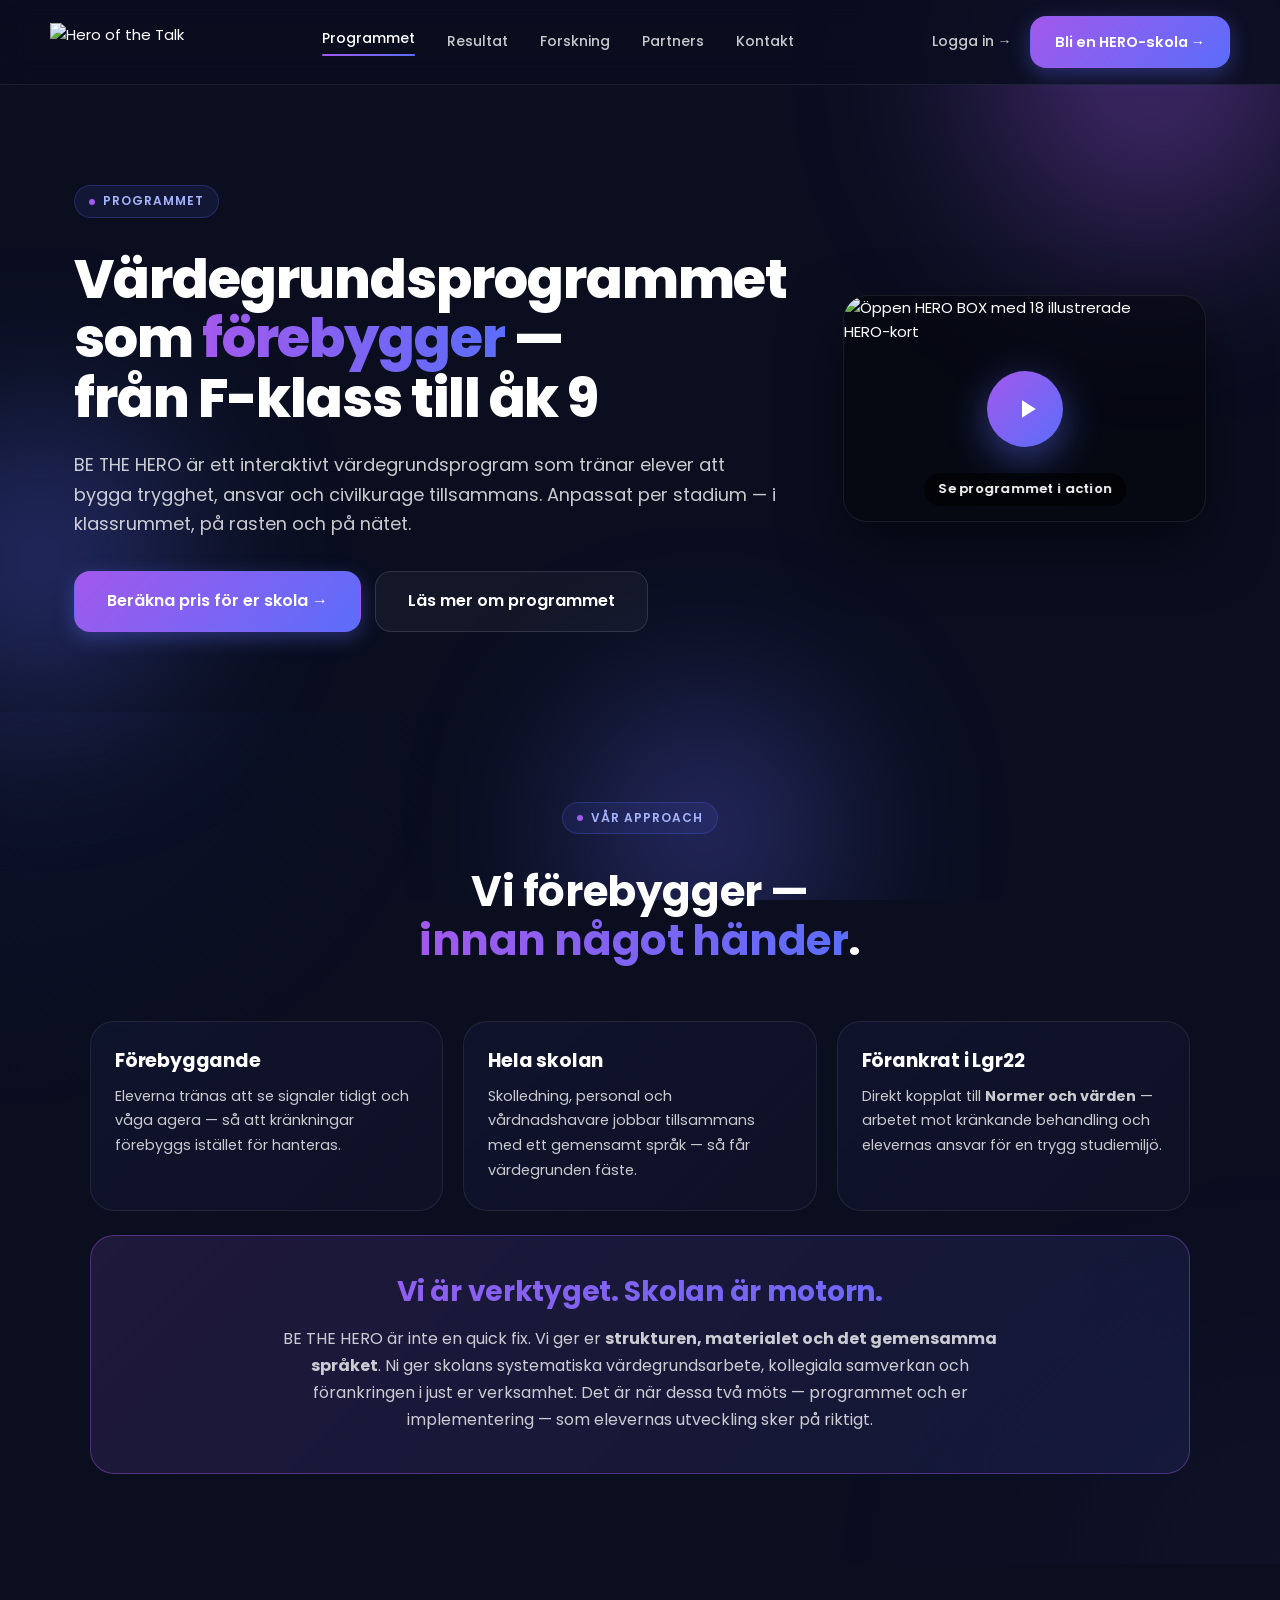
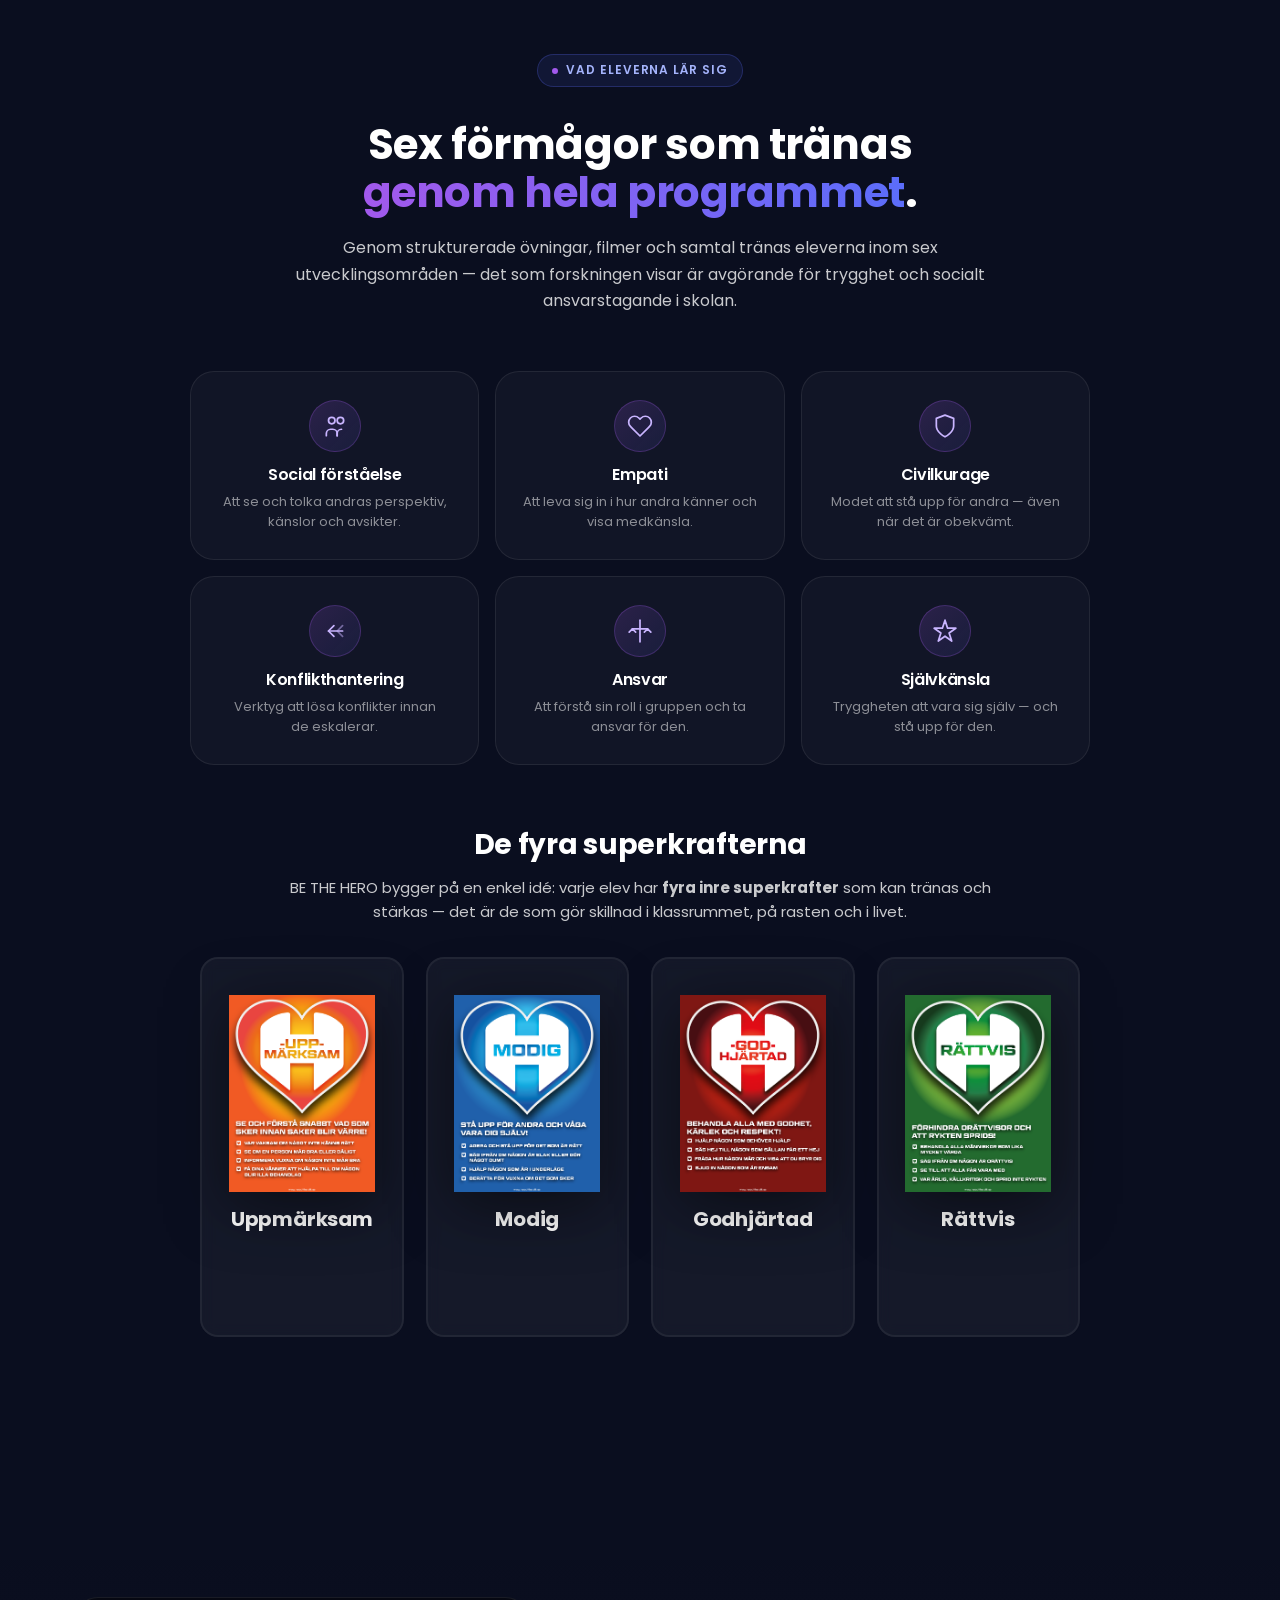
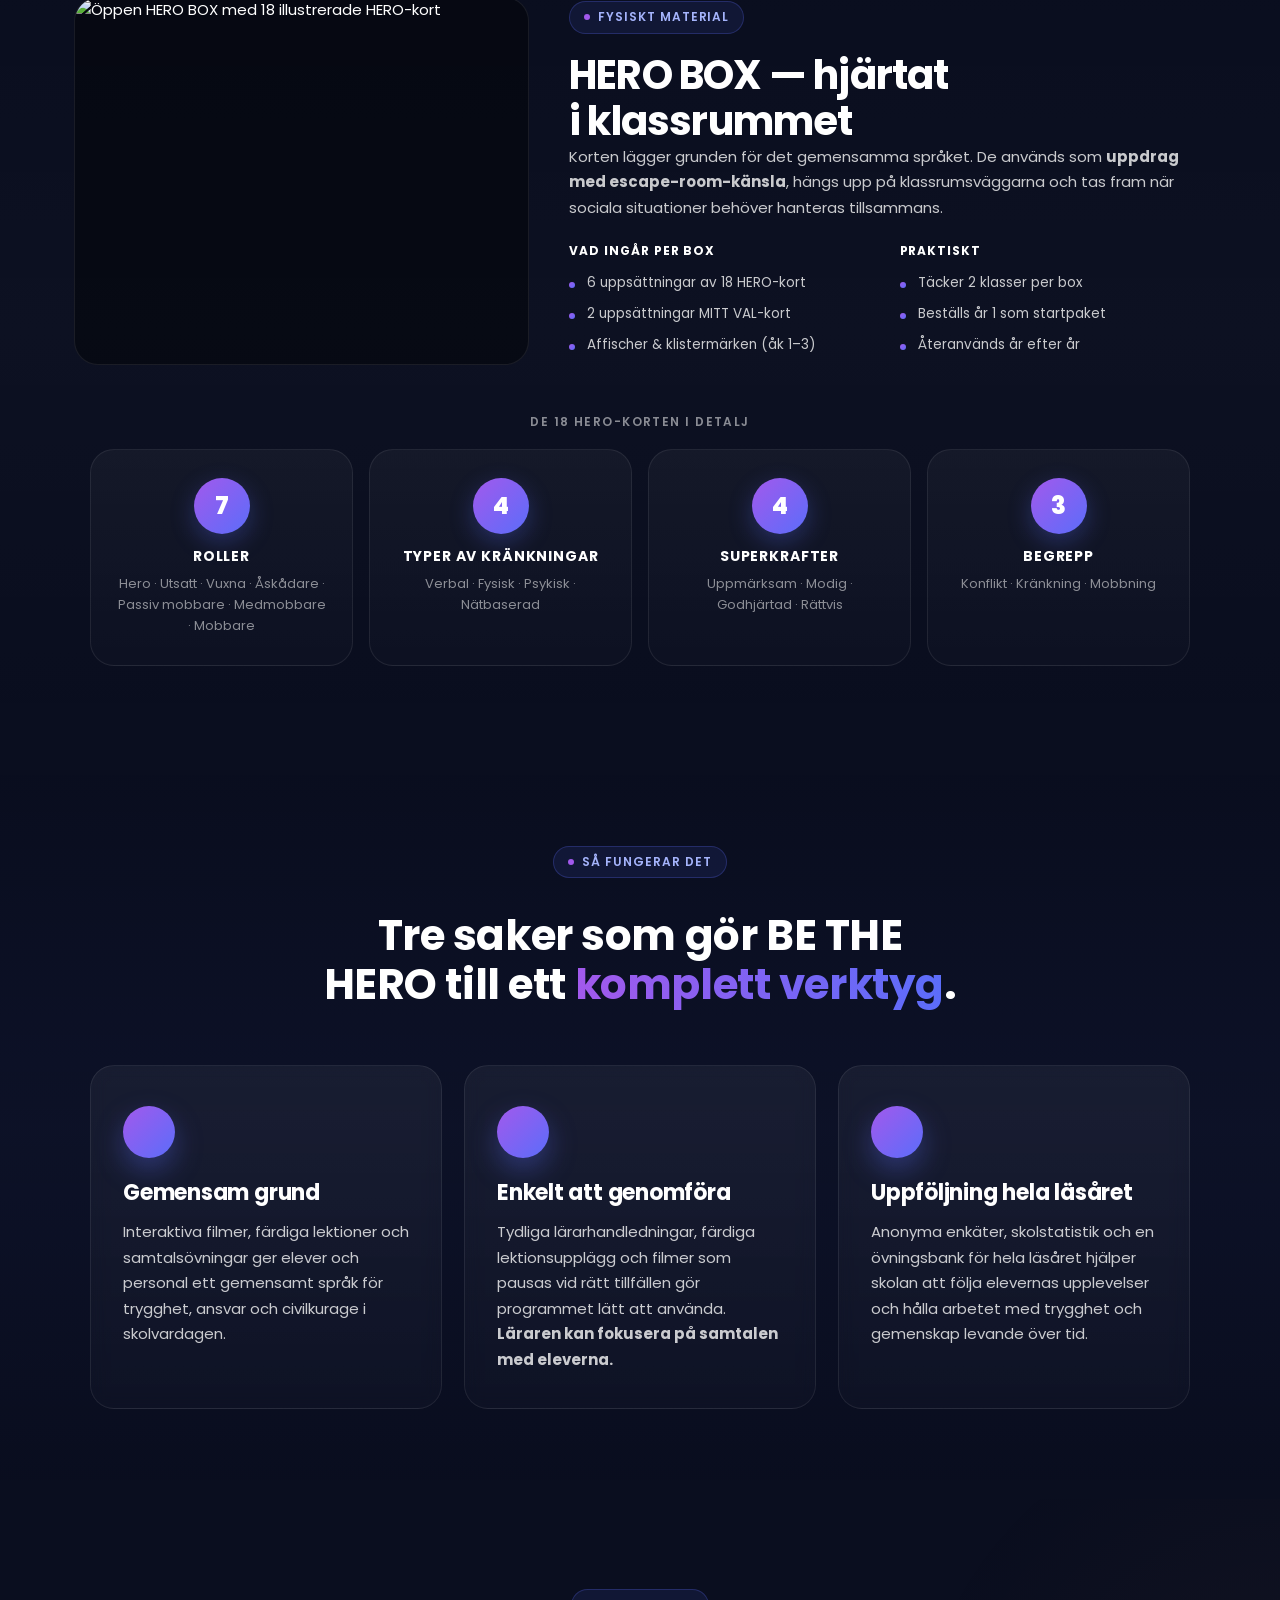
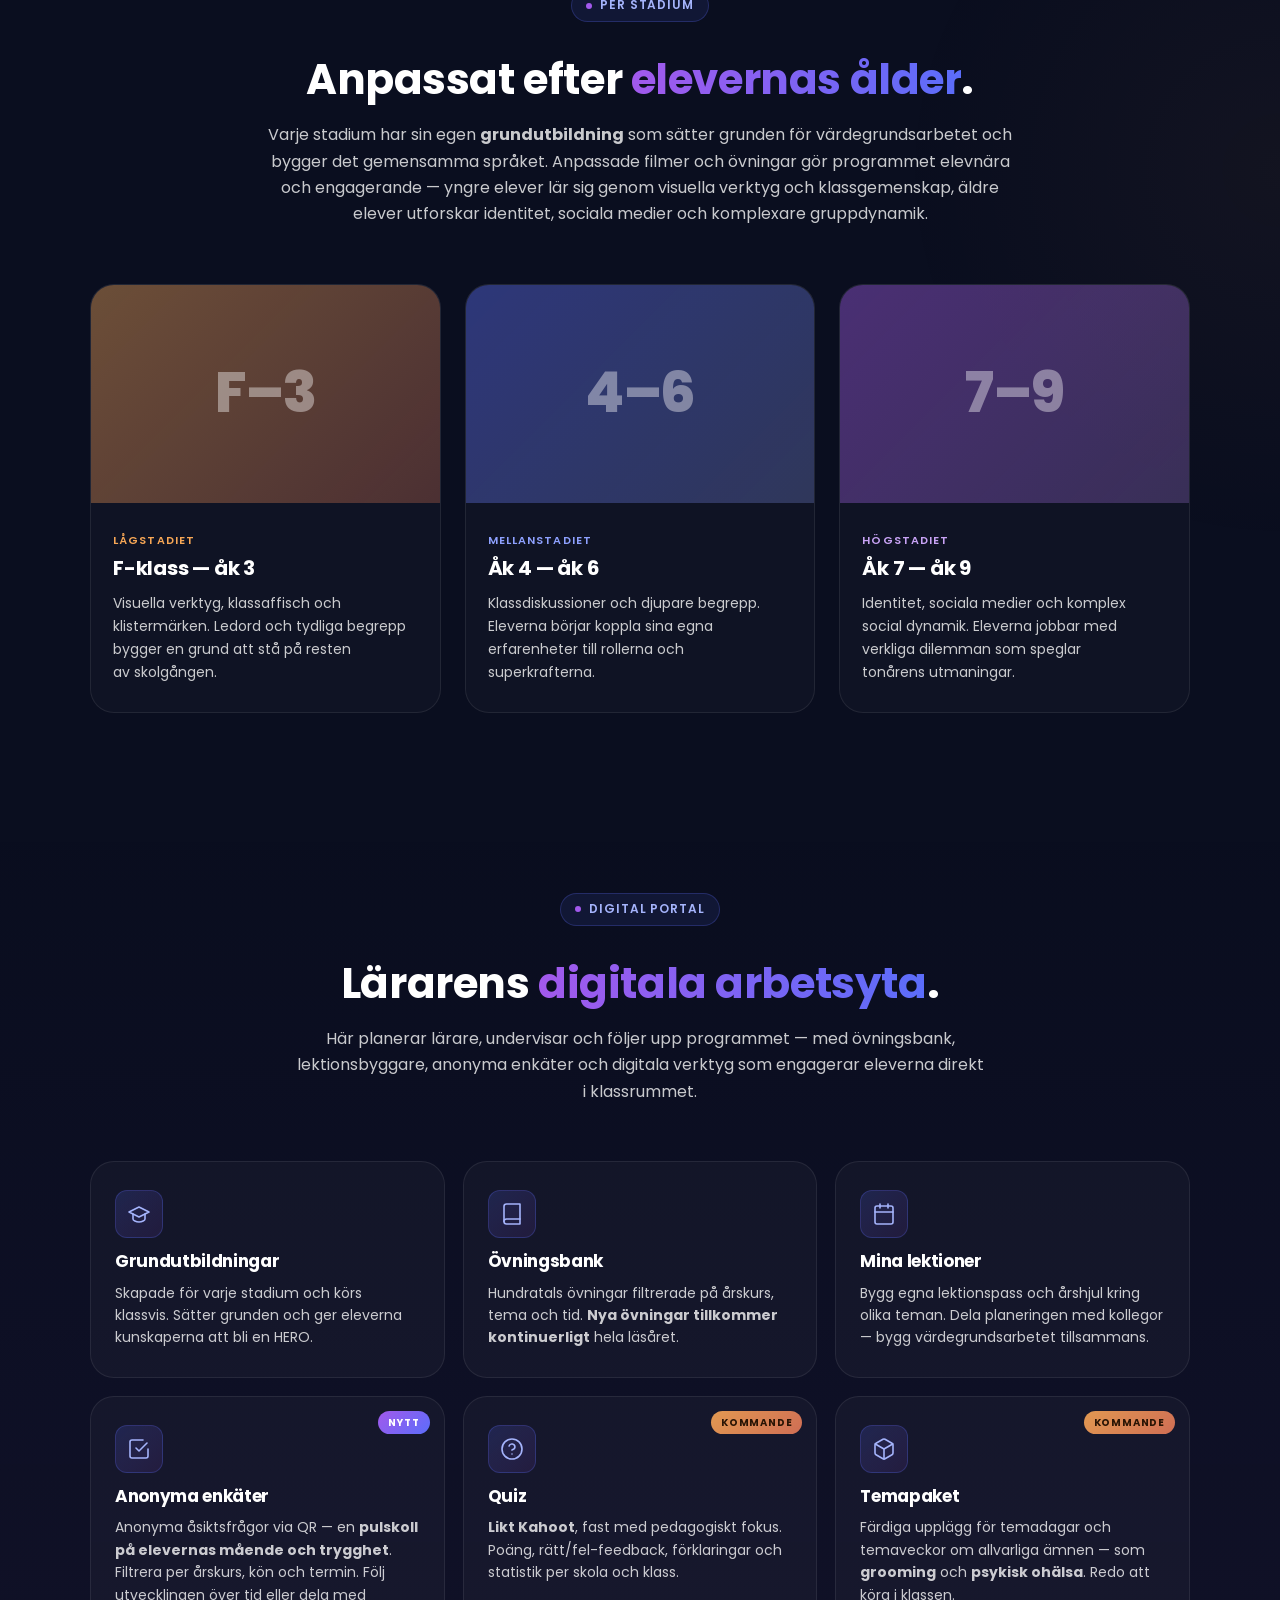
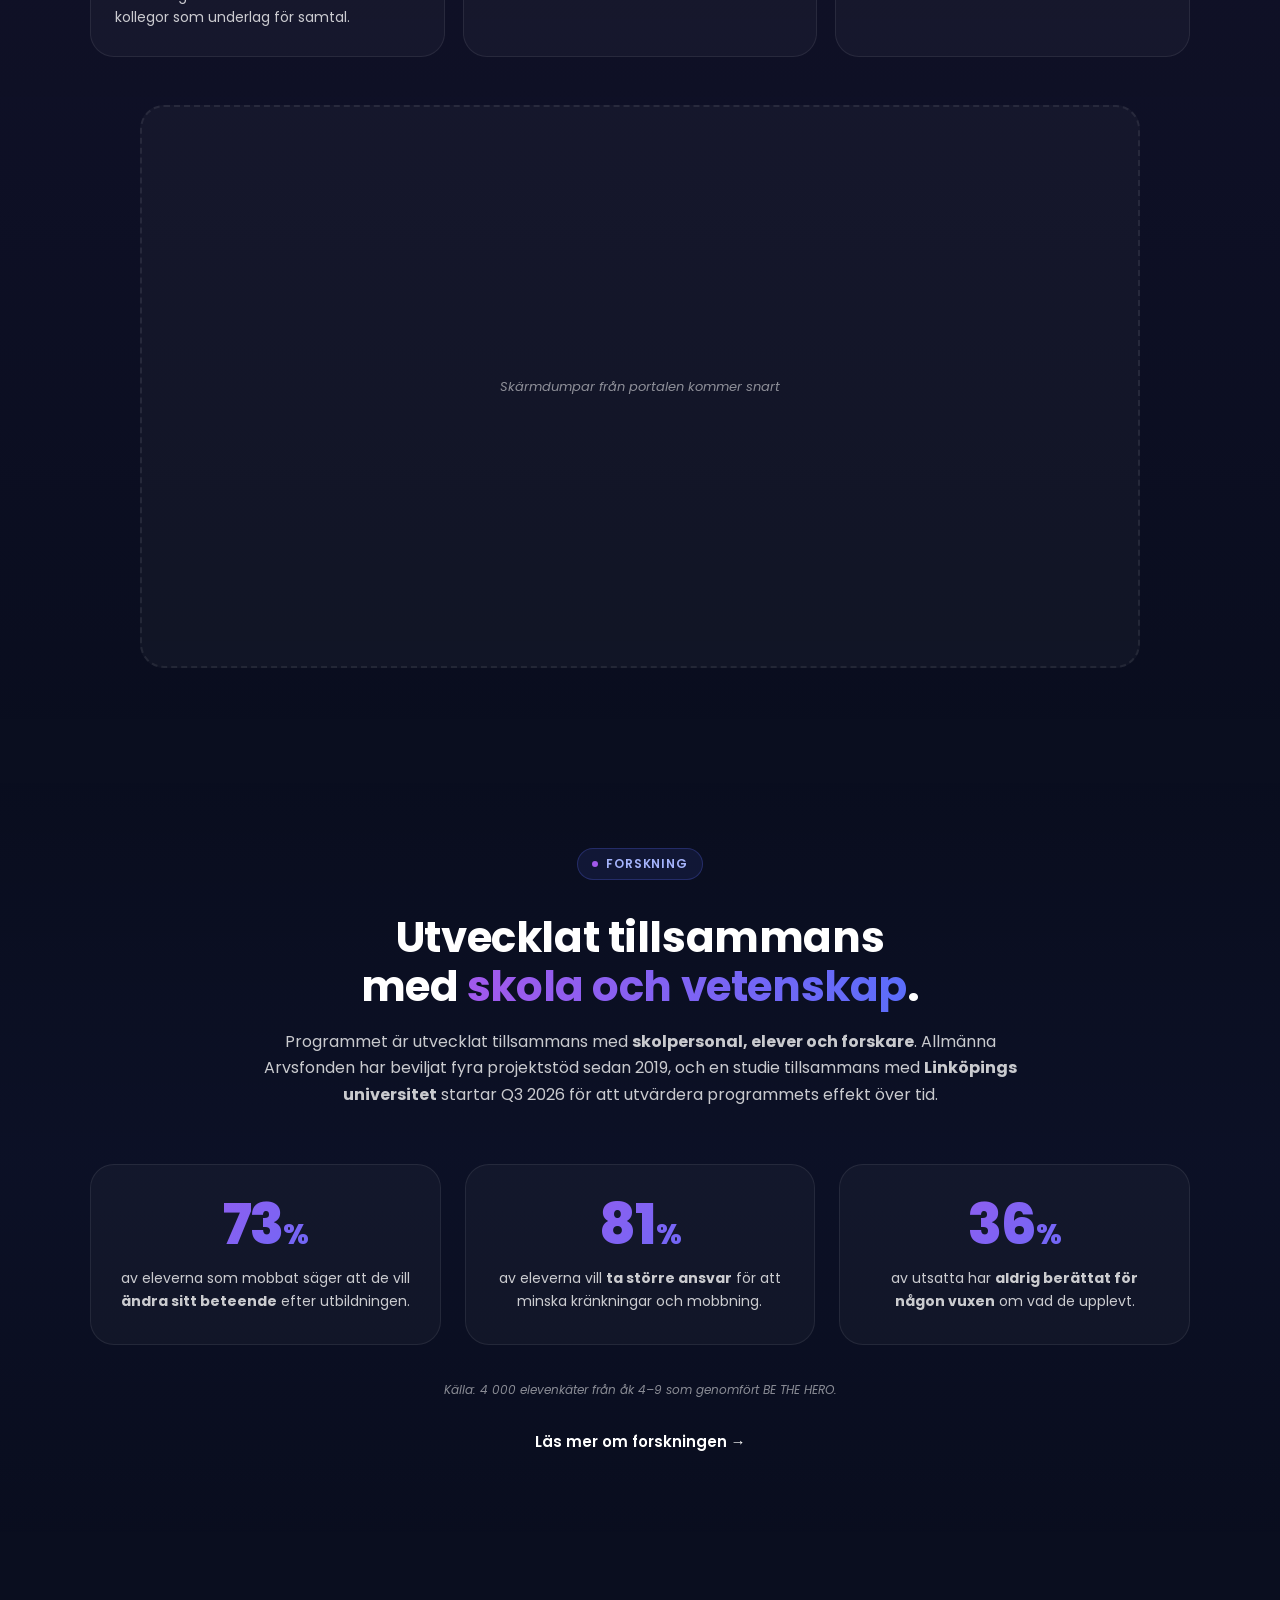
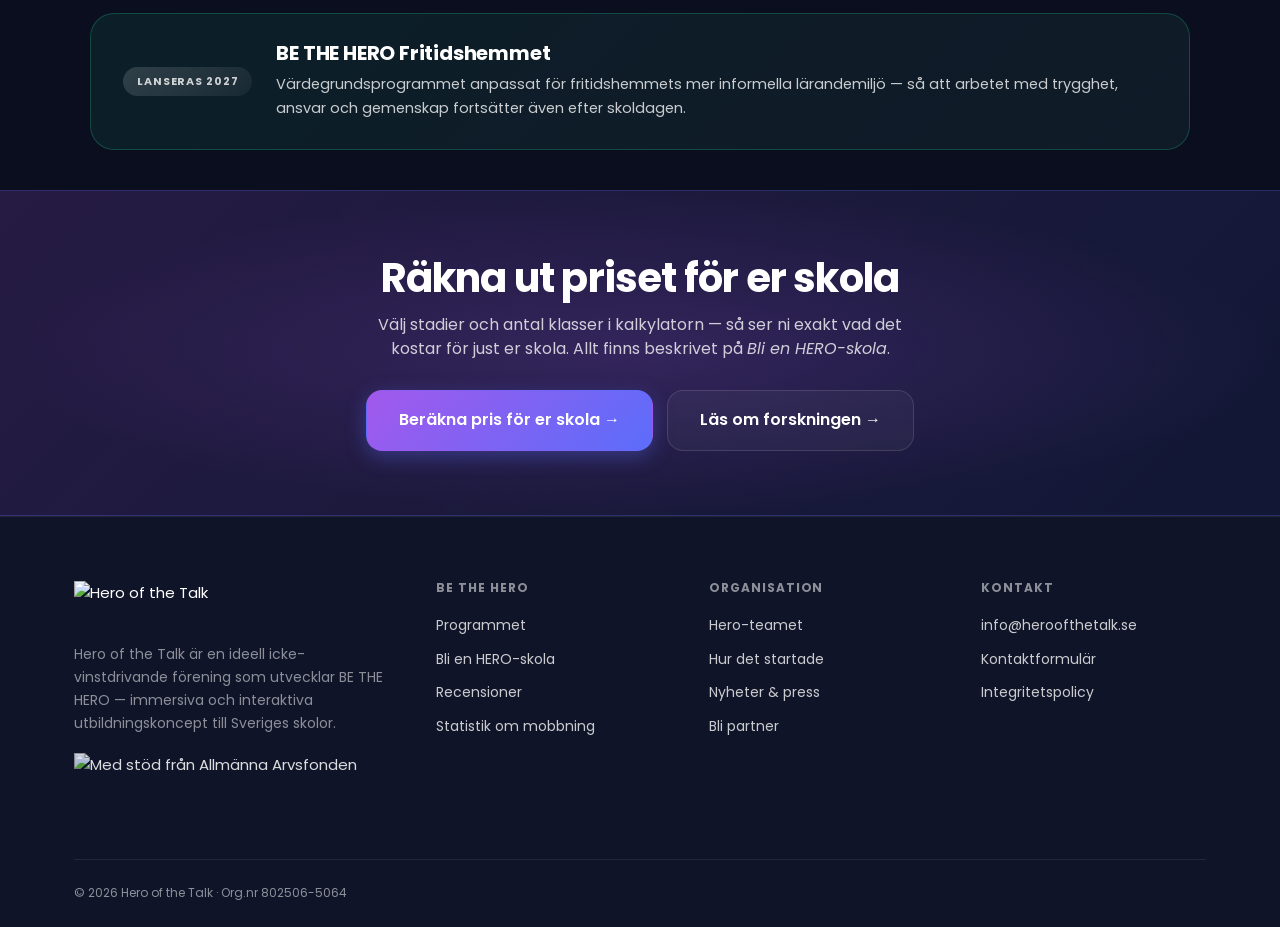
==== commit f948b914: "v23.1: Revertera hero-text + ny video MTk4MDU4OA== + click-to-play inline" ====
--- a/programmet.html
+++ b/programmet.html
@@ -47,12 +47,12 @@
 <section class="program-hero">
   <div class="container program-hero-inner">
     <div class="program-hero-text">
-      <span class="section-eyebrow">Programmet F–9</span>
+      <span class="section-eyebrow">Programmet</span>
       <h1 class="program-hero-title">
-        Stoppa det <span class="gradient-text">innan det sker</span>.
+        Värdegrundsprogrammet som <span class="gradient-text">förebygger</span> — från F-klass till åk 9
       </h1>
       <p class="program-hero-lede">
-        BE THE HERO tränar eleverna att bygga trygghet, ansvar och civilkurage tillsammans — i klassrummet, på rasten och på nätet.
+        BE THE HERO är ett interaktivt värdegrundsprogram som tränar elever att bygga trygghet, ansvar och civilkurage tillsammans. Anpassat per stadium — i klassrummet, på rasten och på nätet.
       </p>
       <div class="program-hero-ctas">
         <a href="https://www.heroofthetalk.se/bli-en-heroskola/" class="btn btn-primary btn-lg">Beräkna pris för er skola →</a>
@@ -60,7 +60,7 @@
       </div>
     </div>
     <div class="program-hero-video">
-      <a href="https://heroofthetalk.cdn.spotlightr.com/watch/MTk3MDUzMg==" target="_blank" rel="noopener" class="program-hero-video-frame" aria-label="Se programmet i action">
+      <a href="https://heroofthetalk.cdn.spotlightr.com/watch/MTk4MDU4OA==" data-video-id="MTk4MDU4OA==" class="program-hero-video-frame" aria-label="Se programmet i action">
         <img src="https://www.heroofthetalk.se/wp-content/uploads/2026/04/DSCF3536-3-scaled.jpg" alt="Öppen HERO BOX med 18 illustrerade HERO-kort">
         <span class="program-hero-video-play" aria-hidden="true">
           <svg viewBox="0 0 24 24" fill="currentColor"><path d="M8 5v14l11-7z"/></svg>
@@ -485,6 +485,6 @@
   </div>
 </footer>
 
-<script src="assets/main.js?v=18"></script>
+<script src="assets/main.js?v=23"></script>
 </body>
 </html>
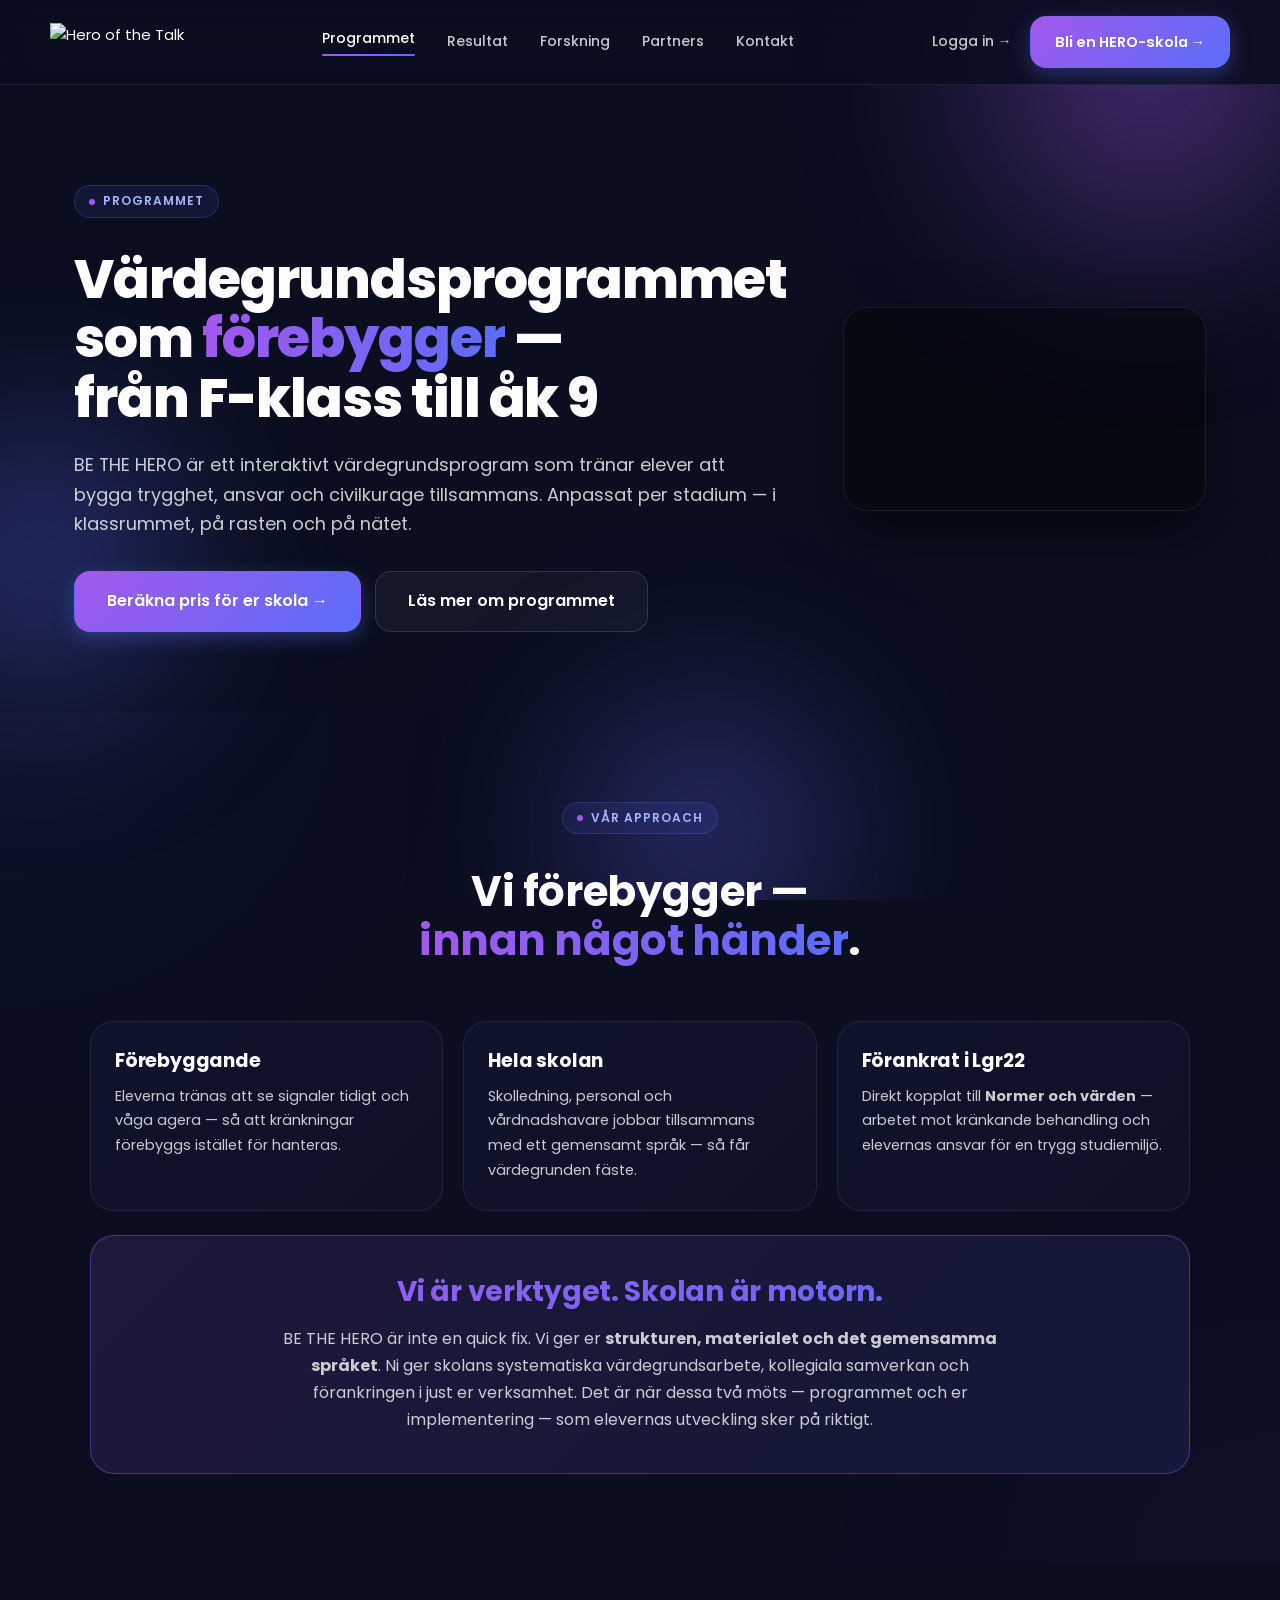
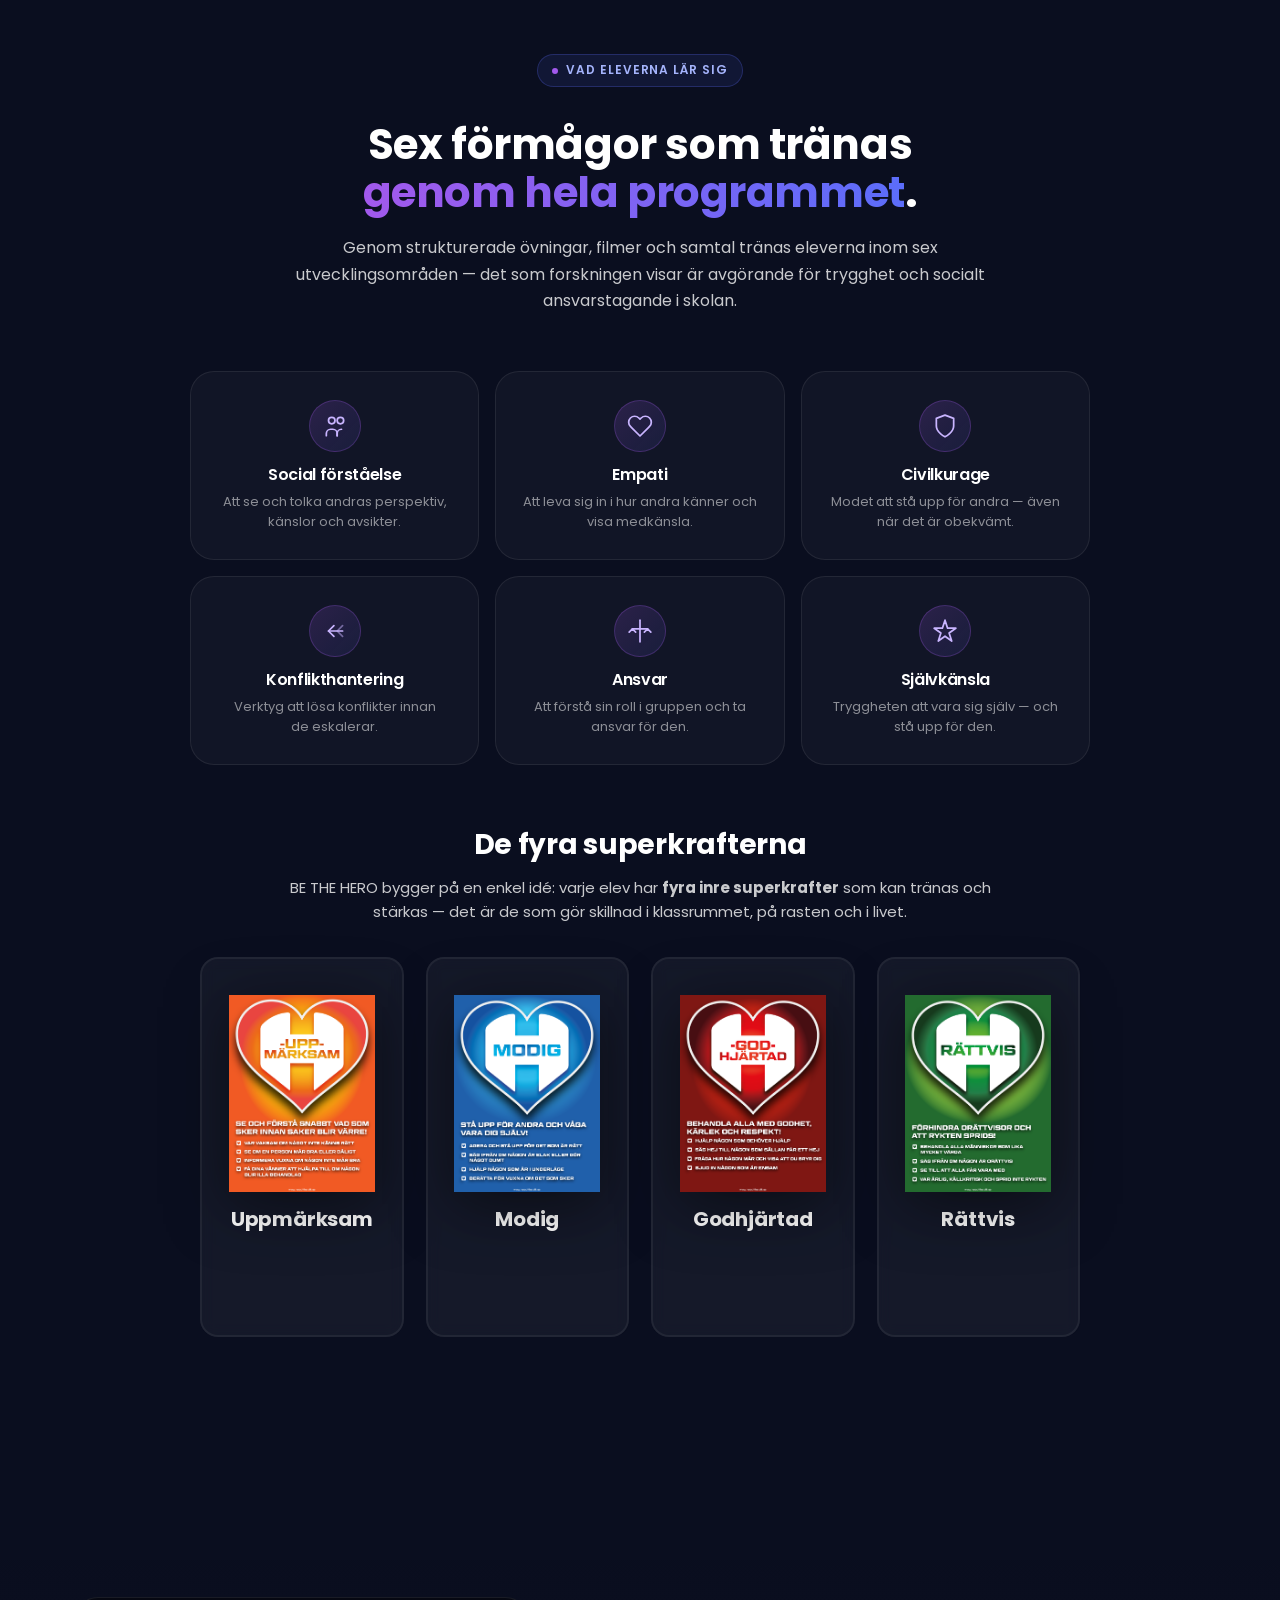
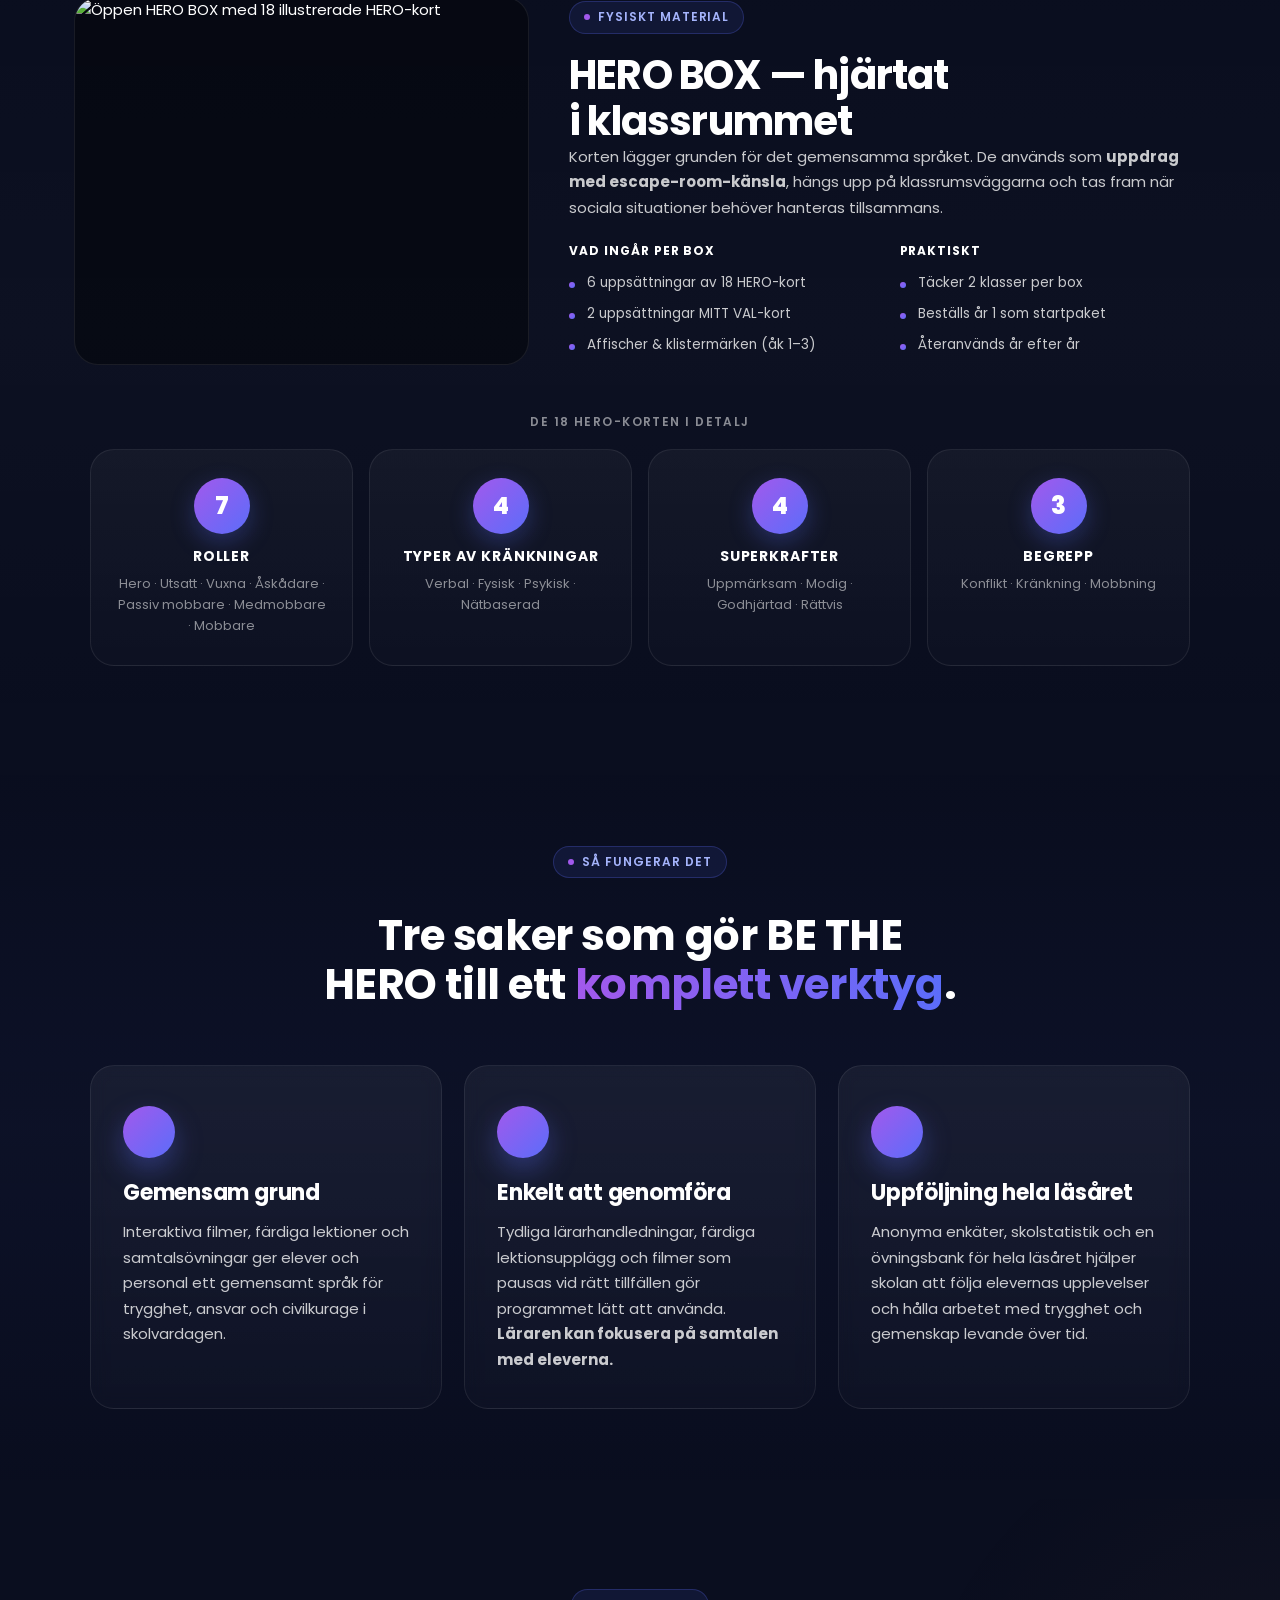
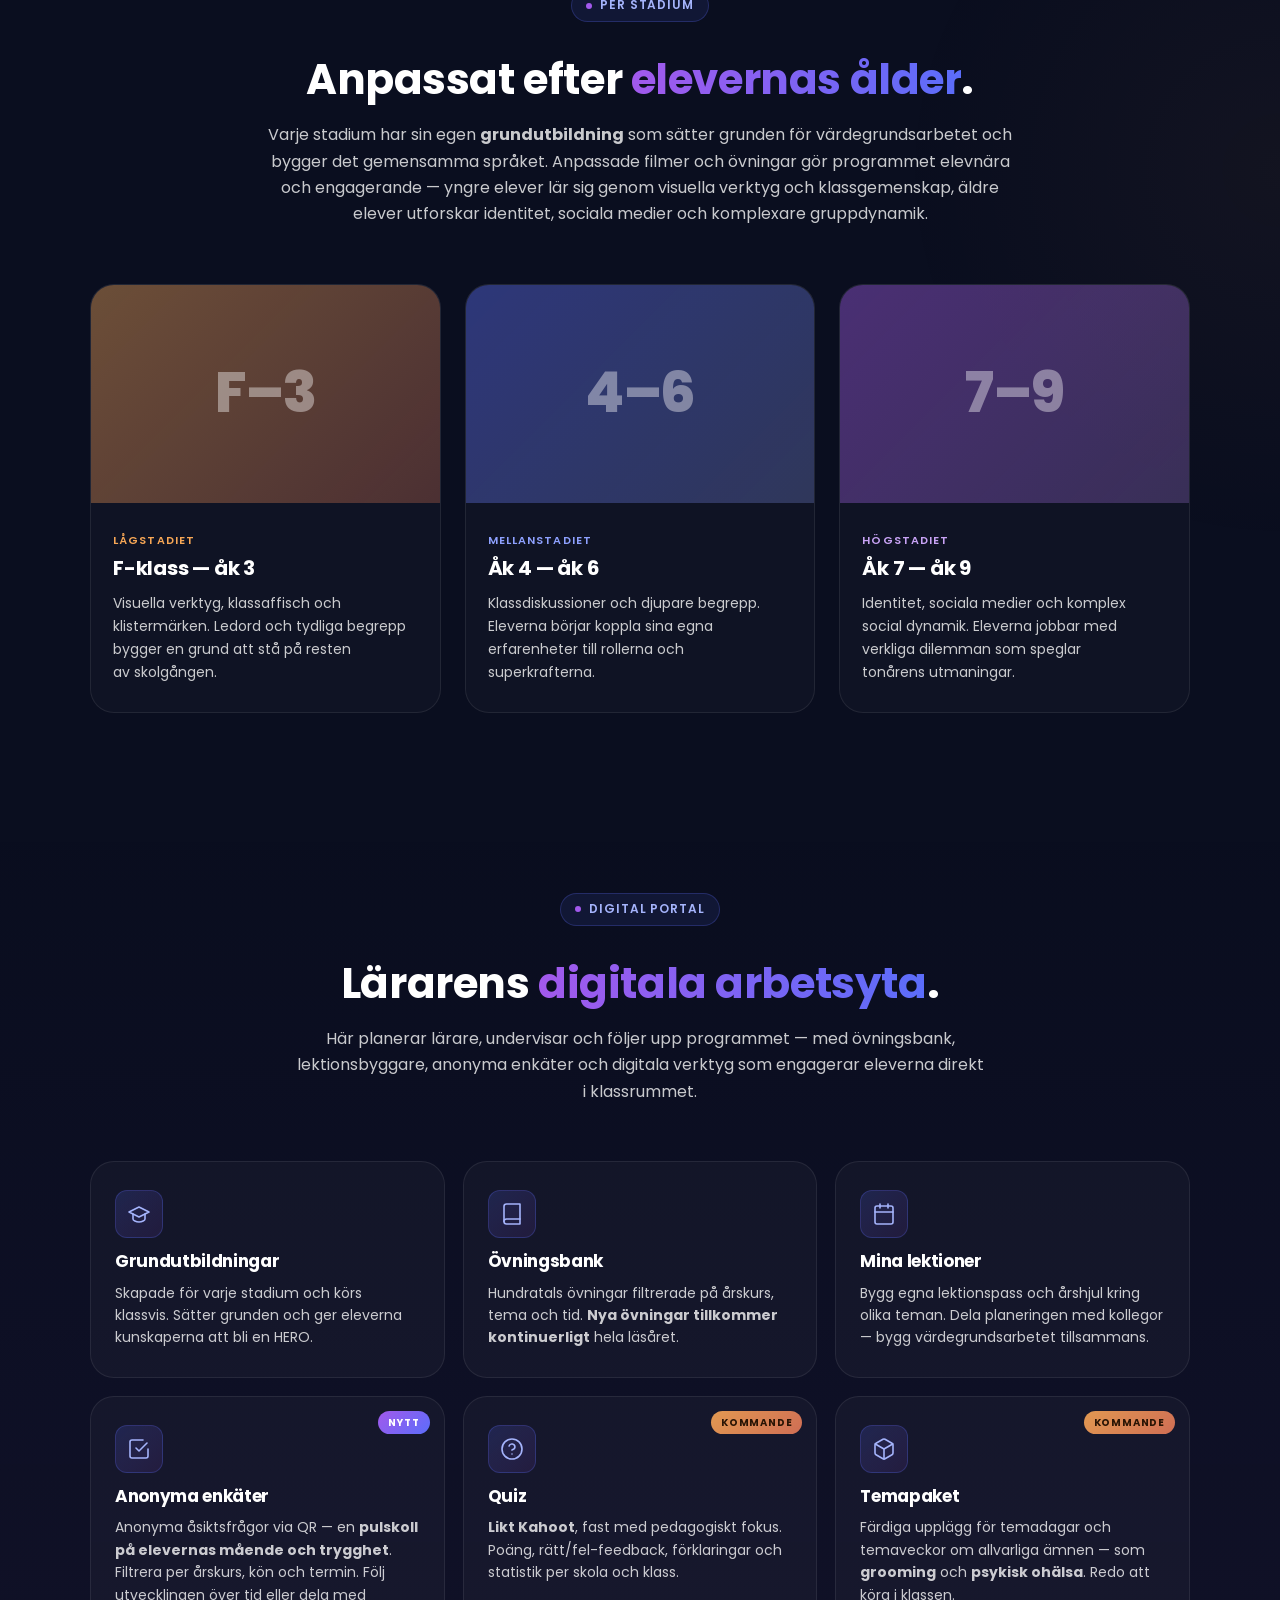
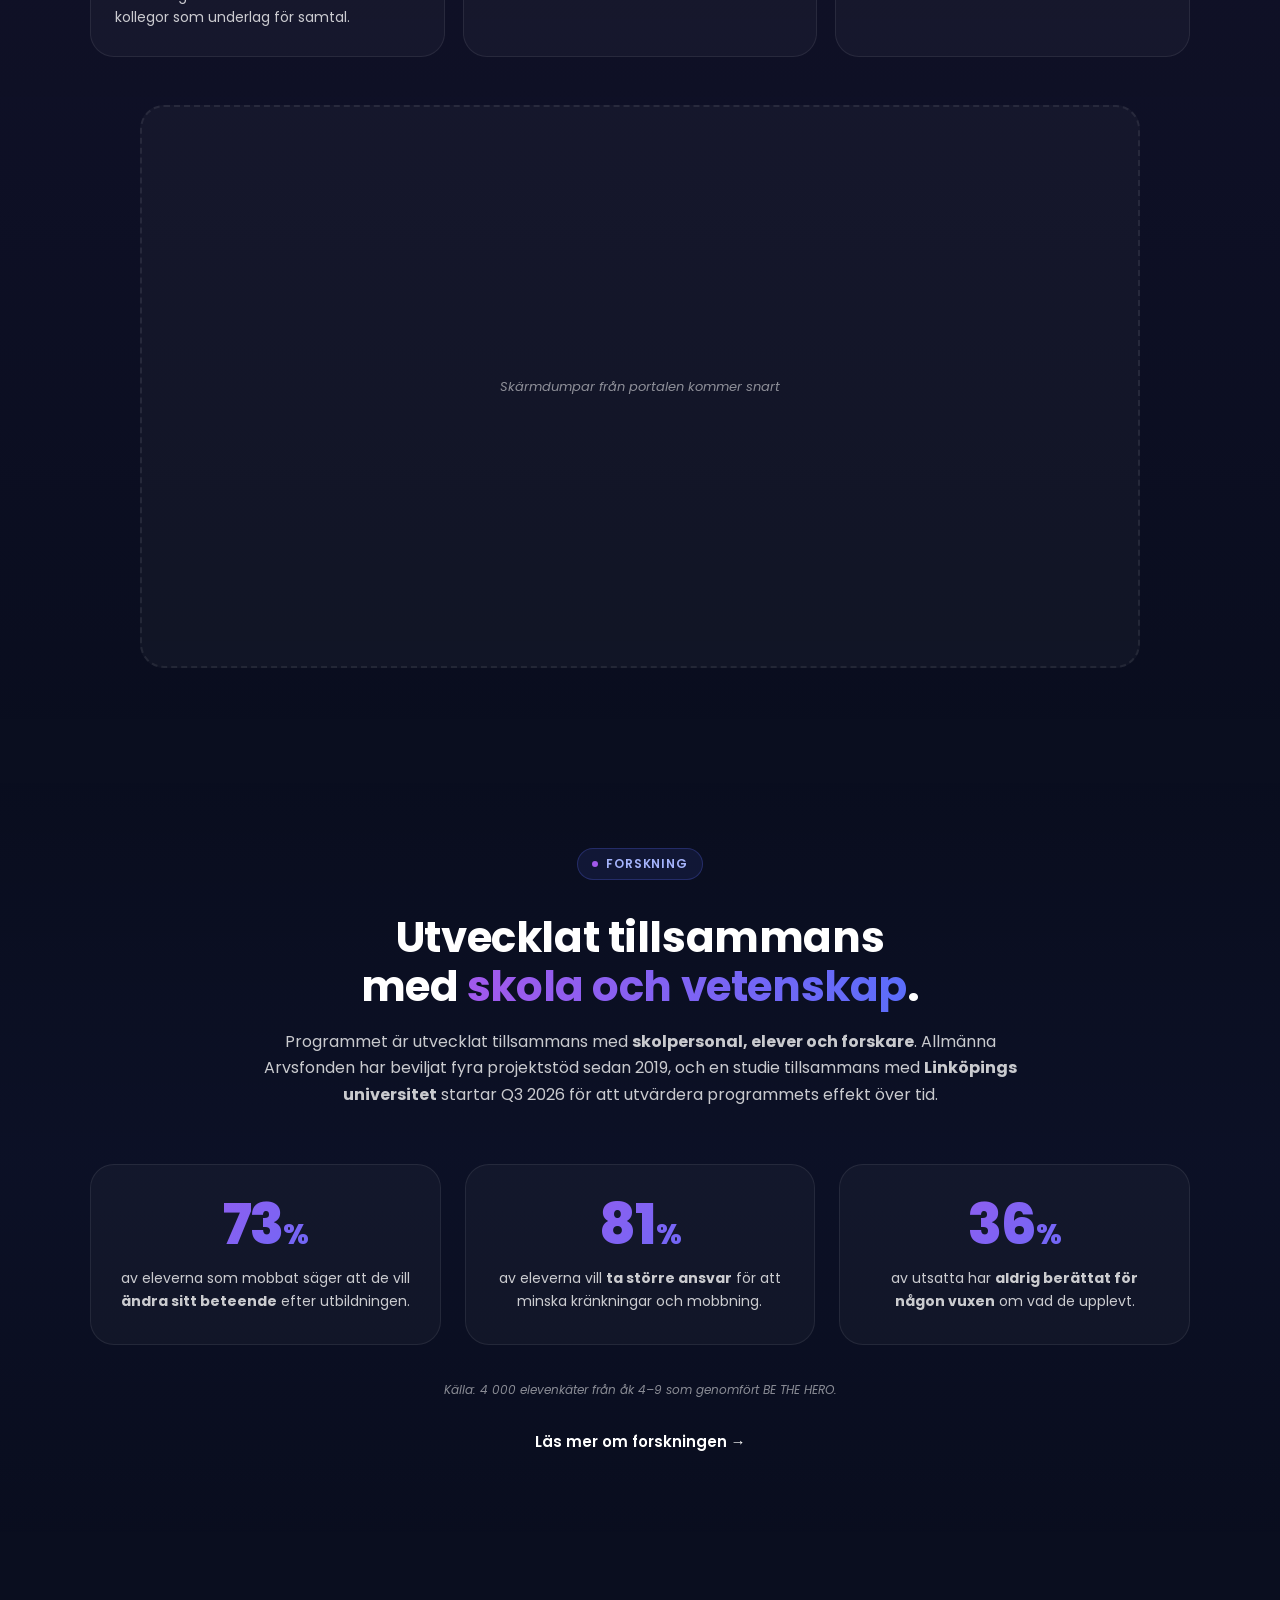
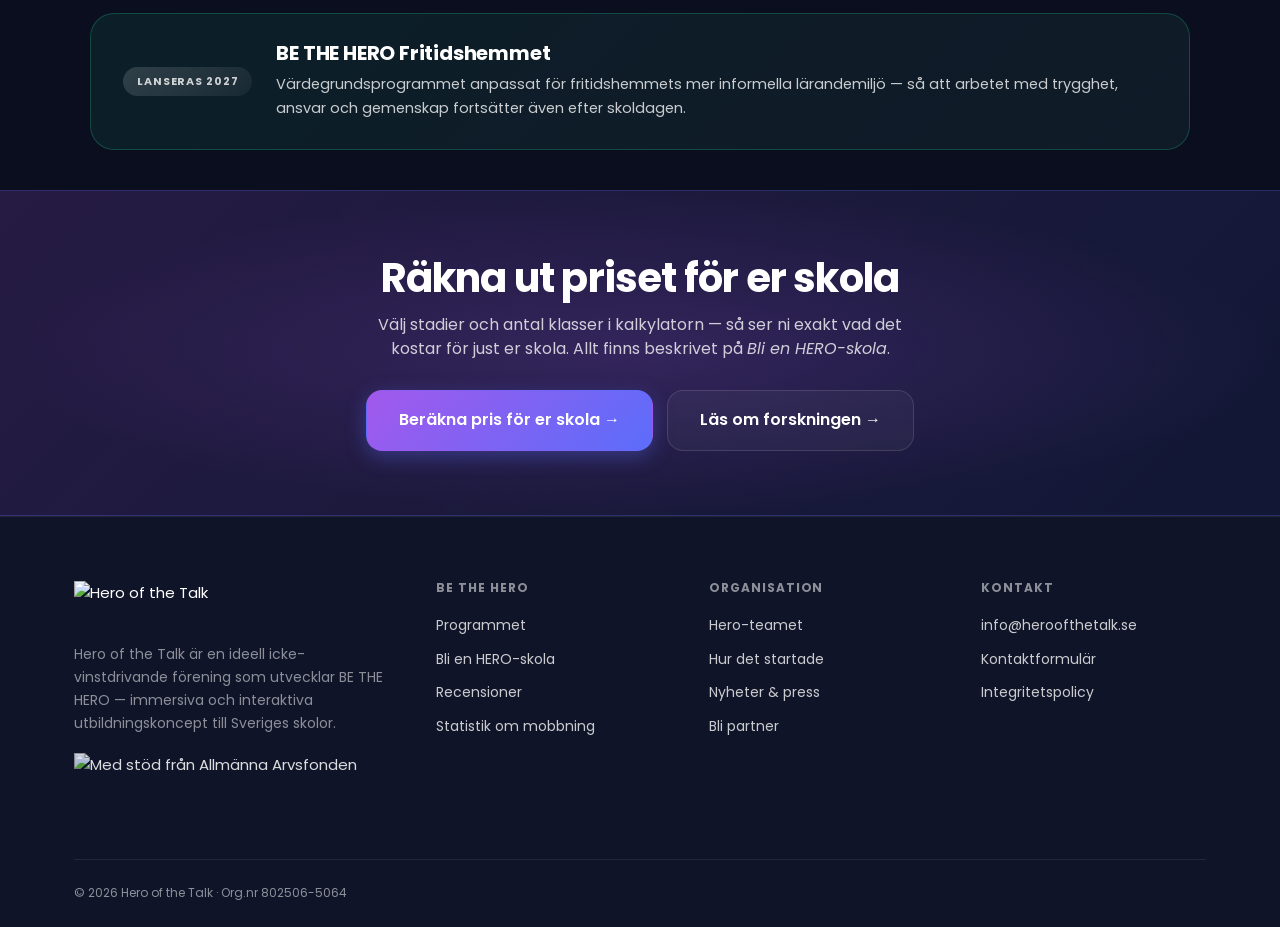
==== commit 85ca83b7: "v24: Direkt iframe-autoplay i hero (Spotlightr-autoplay aktiverat)" ====
--- a/programmet.html
+++ b/programmet.html
@@ -60,13 +60,14 @@
       </div>
     </div>
     <div class="program-hero-video">
-      <a href="https://heroofthetalk.cdn.spotlightr.com/watch/MTk4MDU4OA==" data-video-id="MTk4MDU4OA==" class="program-hero-video-frame" aria-label="Se programmet i action">
-        <img src="https://www.heroofthetalk.se/wp-content/uploads/2026/04/DSCF3536-3-scaled.jpg" alt="Öppen HERO BOX med 18 illustrerade HERO-kort">
-        <span class="program-hero-video-play" aria-hidden="true">
-          <svg viewBox="0 0 24 24" fill="currentColor"><path d="M8 5v14l11-7z"/></svg>
-        </span>
-        <span class="program-hero-video-label">Se programmet i action</span>
-      </a>
+      <div class="program-hero-video-frame">
+        <iframe
+          src="https://heroofthetalk.cdn.spotlightr.com/publish/MTk4MDU4OA=="
+          frameborder="0"
+          allow="autoplay; encrypted-media; fullscreen; picture-in-picture"
+          allowfullscreen
+          title="BE THE HERO — programmet i action"></iframe>
+      </div>
     </div>
   </div>
 </section>
--- a/assets/programmet.css
+++ b/assets/programmet.css
@@ -53,65 +53,20 @@
 }
 .program-hero-video-frame {
   position: relative;
-  display: block;
   border-radius: var(--rl);
   overflow: hidden;
   border: 1px solid var(--bd-2);
   background: rgba(0, 0, 0, 0.4);
-  aspect-ratio: 16 / 10;
+  aspect-ratio: 16 / 9;
   box-shadow: 0 24px 60px rgba(0, 0, 0, 0.5);
-  cursor: pointer;
-  transition: transform 0.25s ease, box-shadow 0.25s ease;
-}
-.program-hero-video-frame:hover {
-  transform: translateY(-3px);
-  box-shadow: 0 30px 70px rgba(91, 109, 250, 0.3);
-}
-.program-hero-video-frame img {
+}
+.program-hero-video-frame iframe {
+  position: absolute;
+  top: 0;
+  left: 0;
   width: 100%;
   height: 100%;
-  object-fit: cover;
-  display: block;
-  transition: filter 0.25s ease;
-}
-.program-hero-video-frame:hover img { filter: brightness(0.75); }
-.program-hero-video-play {
-  position: absolute;
-  top: 50%; left: 50%;
-  transform: translate(-50%, -50%);
-  width: 76px;
-  height: 76px;
-  border-radius: 50%;
-  background: linear-gradient(135deg, var(--p1), var(--p2));
-  display: flex;
-  align-items: center;
-  justify-content: center;
-  box-shadow: 0 12px 40px rgba(91, 109, 250, 0.5);
-  transition: transform 0.25s ease;
-}
-.program-hero-video-play svg {
-  width: 30px;
-  height: 30px;
-  color: #fff;
-  margin-left: 4px;
-}
-.program-hero-video-frame:hover .program-hero-video-play {
-  transform: translate(-50%, -50%) scale(1.1);
-}
-.program-hero-video-label {
-  position: absolute;
-  bottom: 16px;
-  left: 50%;
-  transform: translateX(-50%);
-  font-size: 13px;
-  font-weight: 600;
-  color: #fff;
-  background: rgba(0, 0, 0, 0.6);
-  padding: 6px 14px;
-  border-radius: 999px;
-  letter-spacing: 0.02em;
-  backdrop-filter: blur(8px);
-  white-space: nowrap;
+  border: 0;
 }
 
 @media (max-width: 980px) {
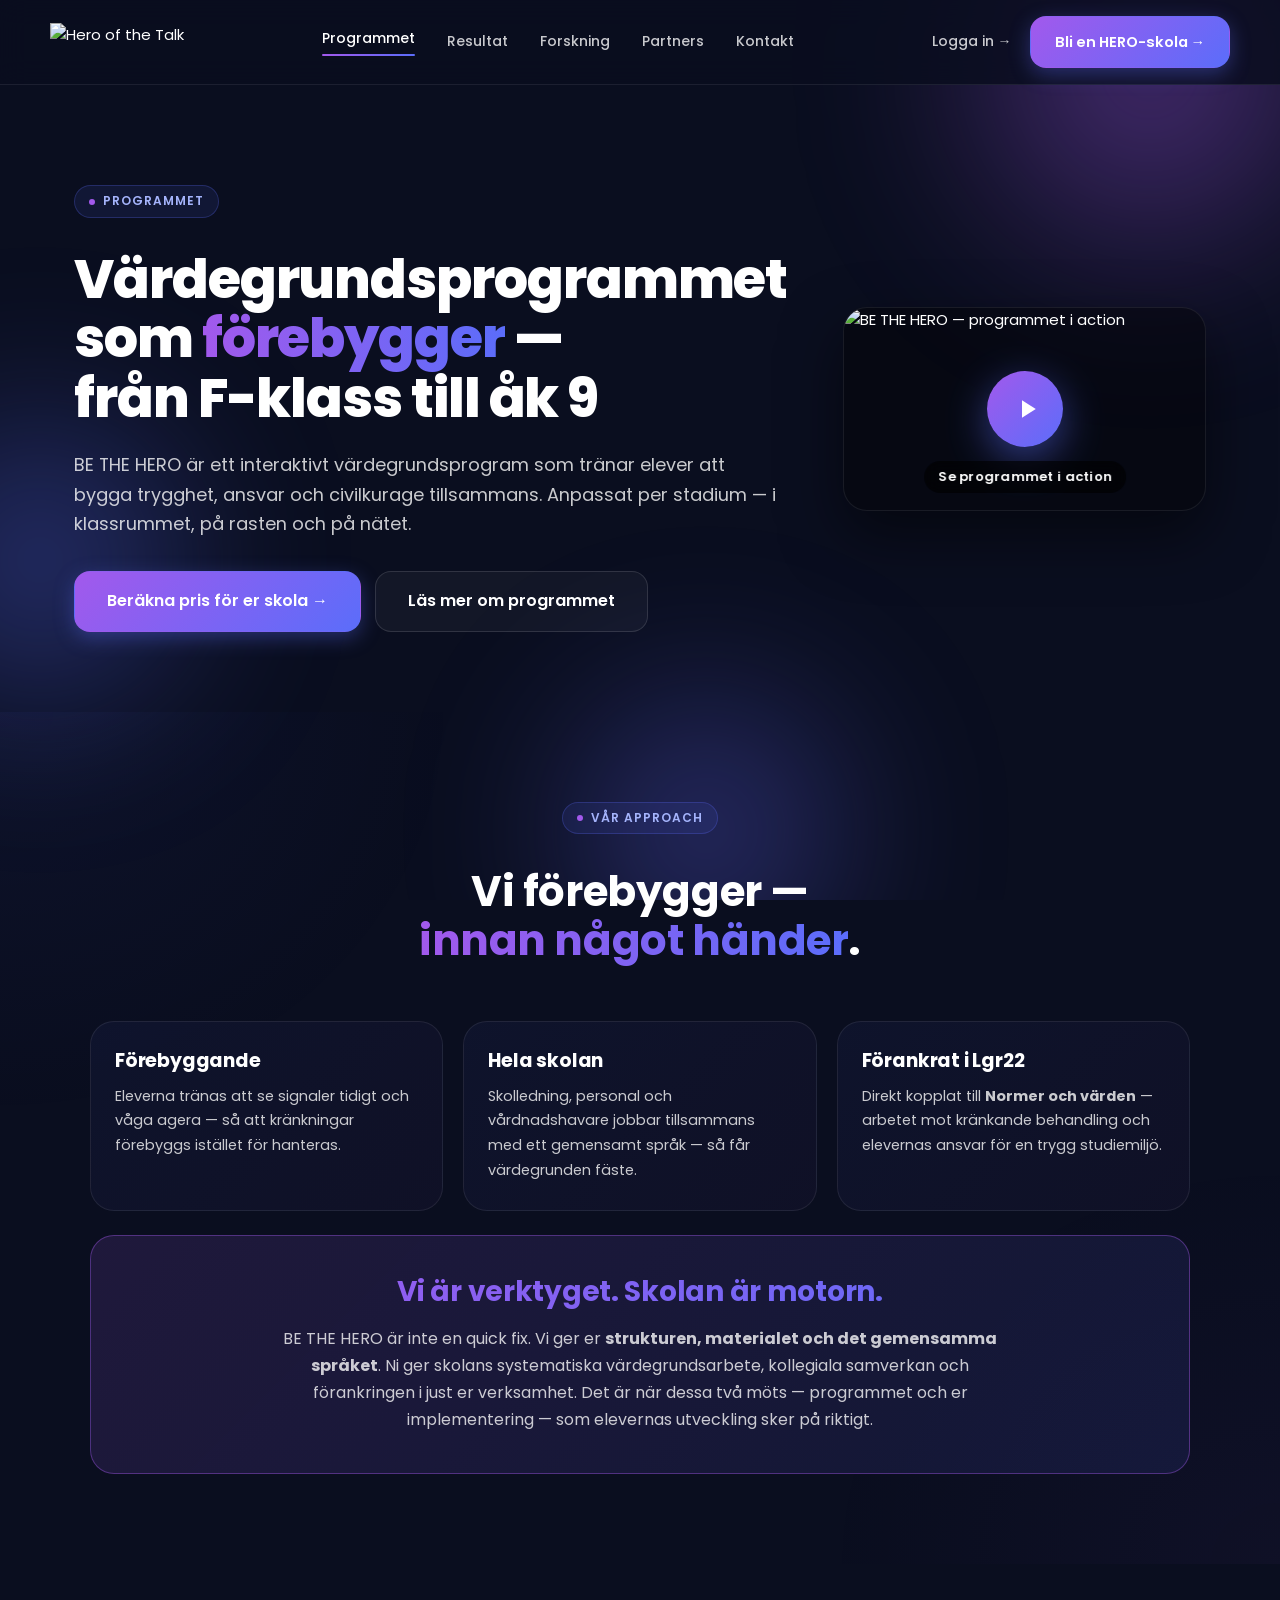
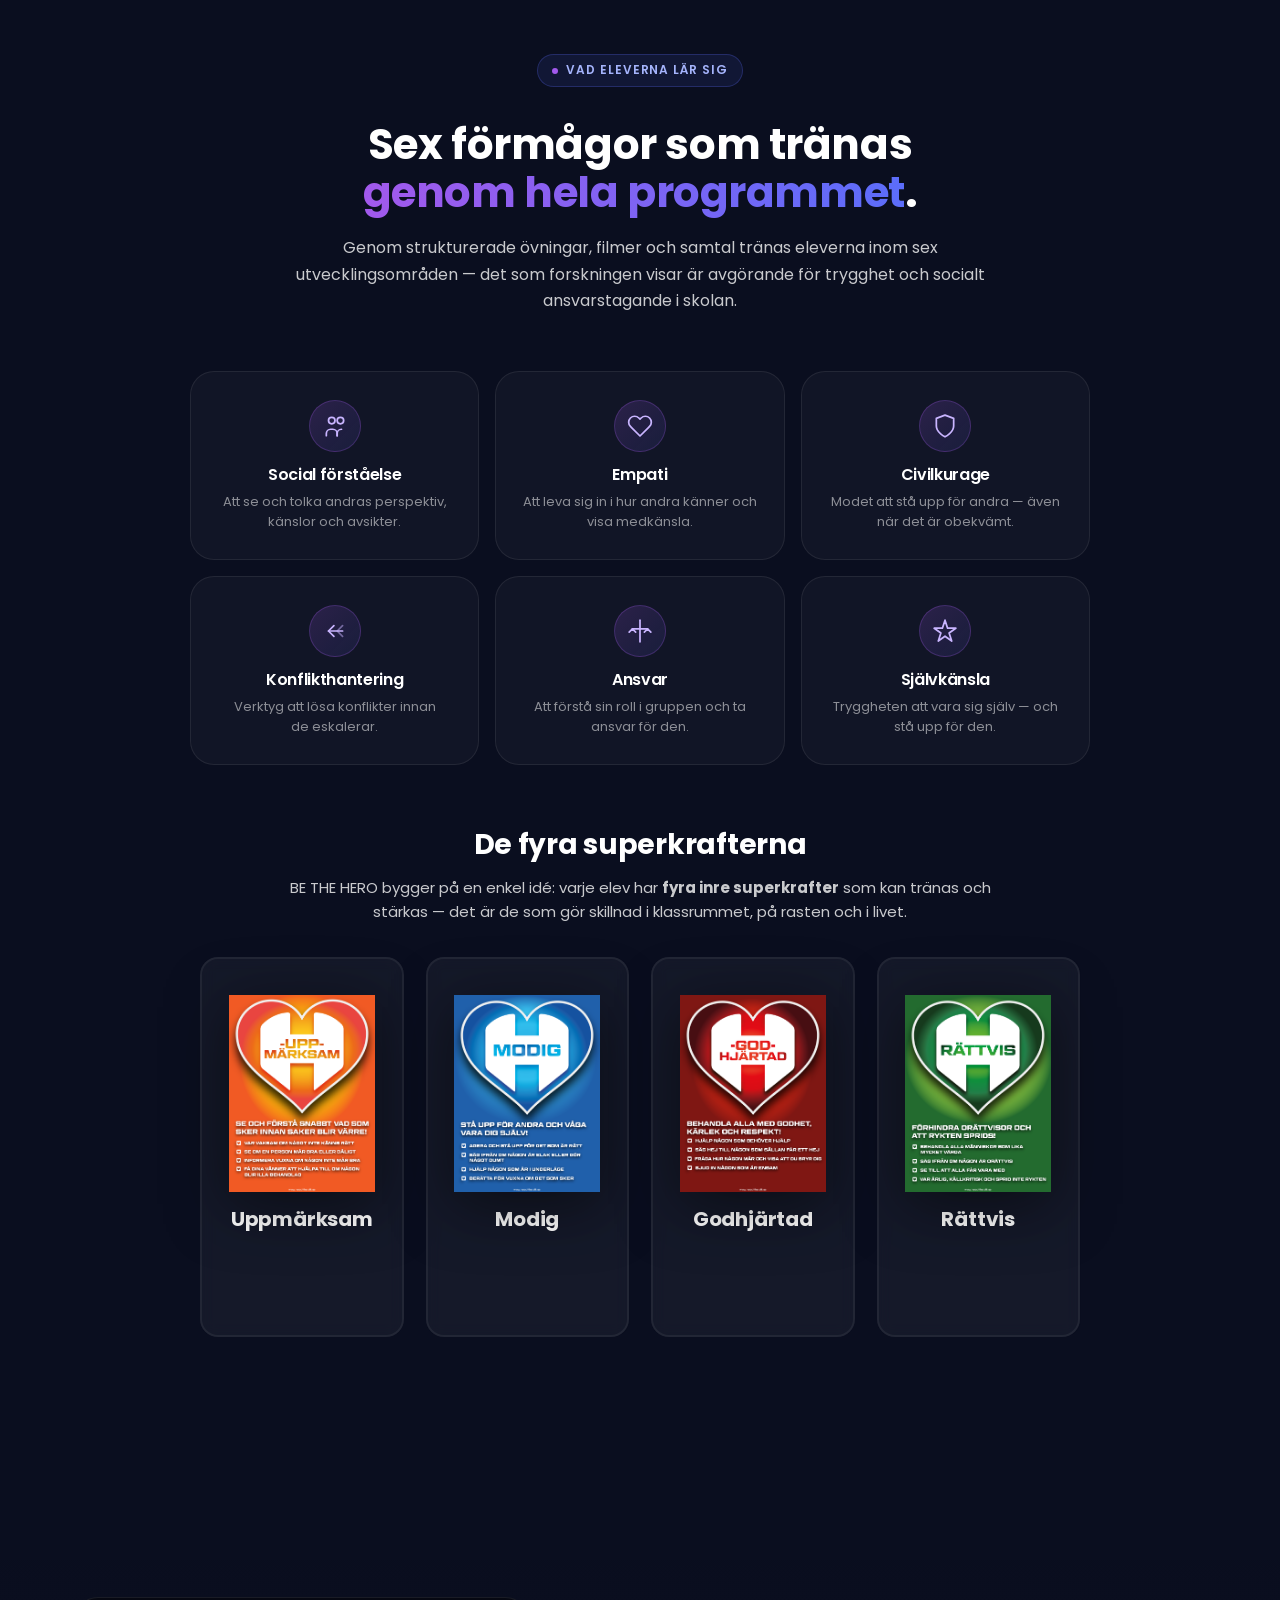
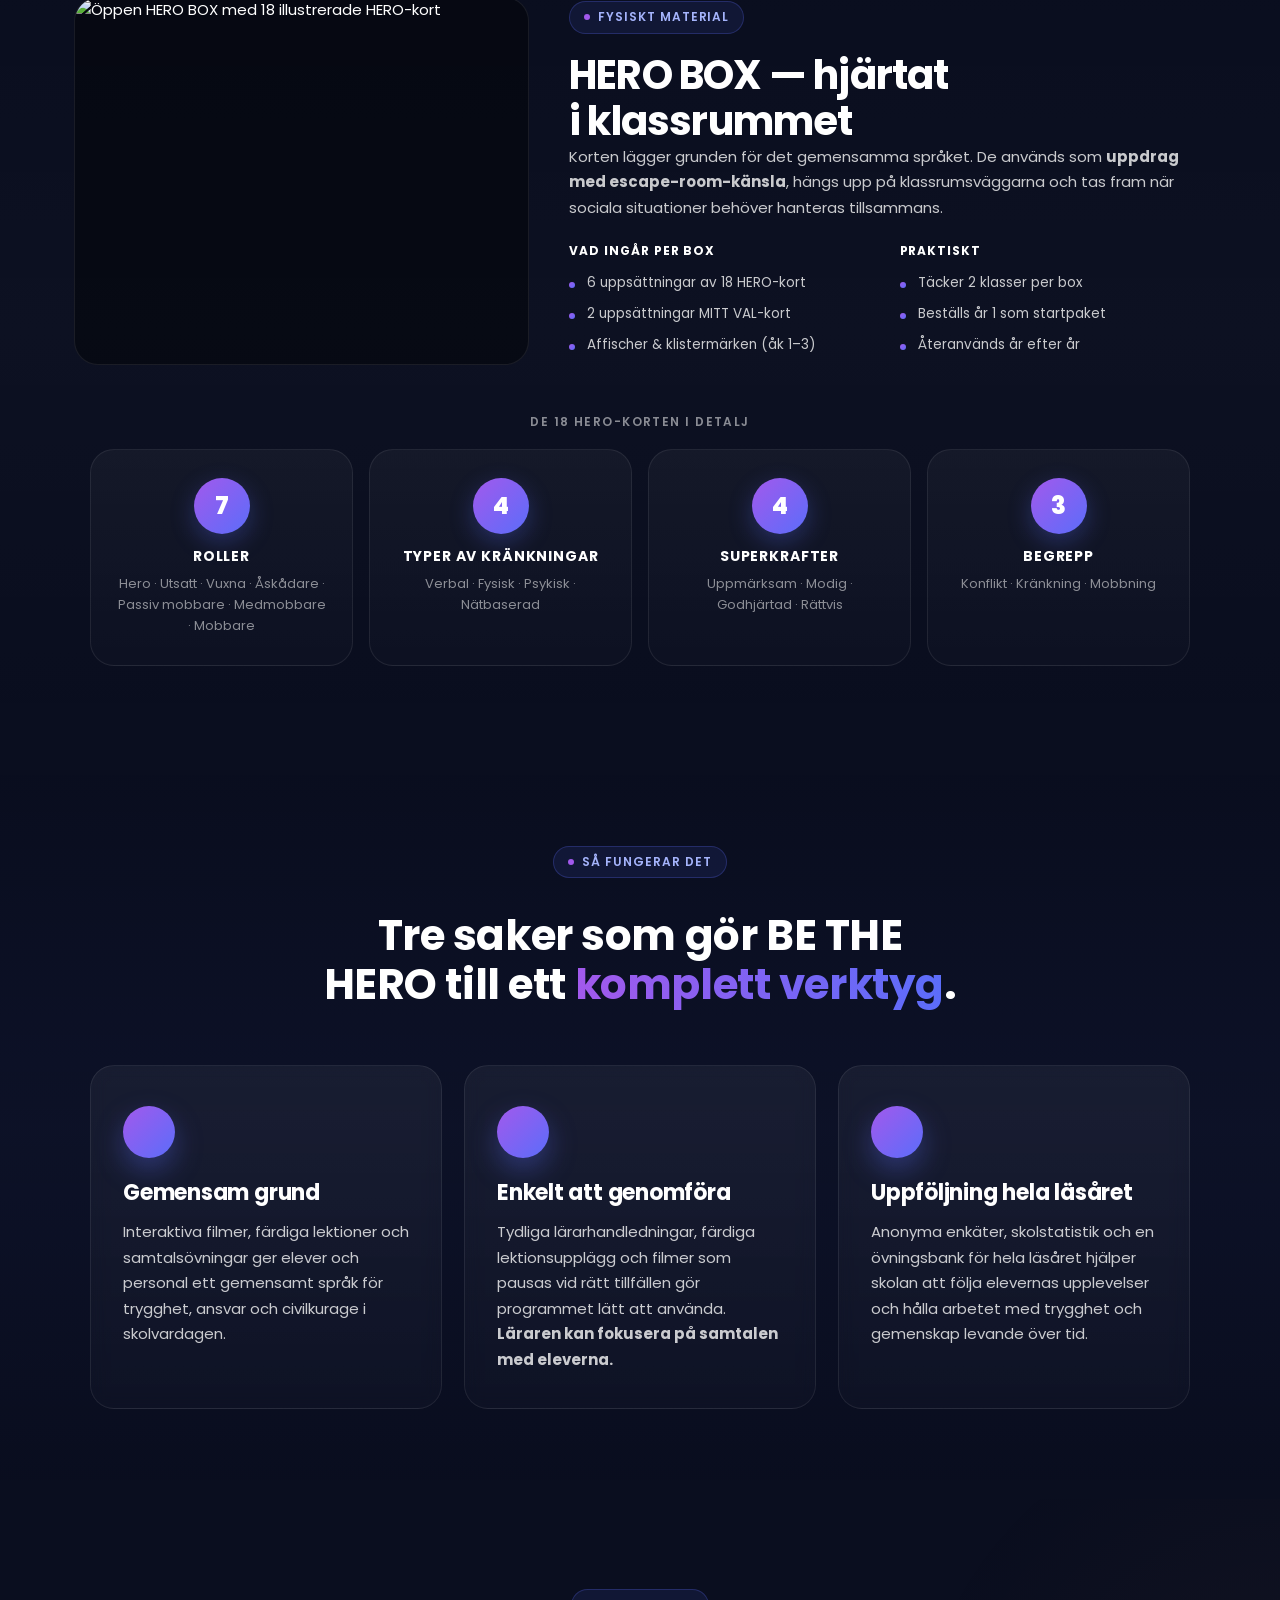
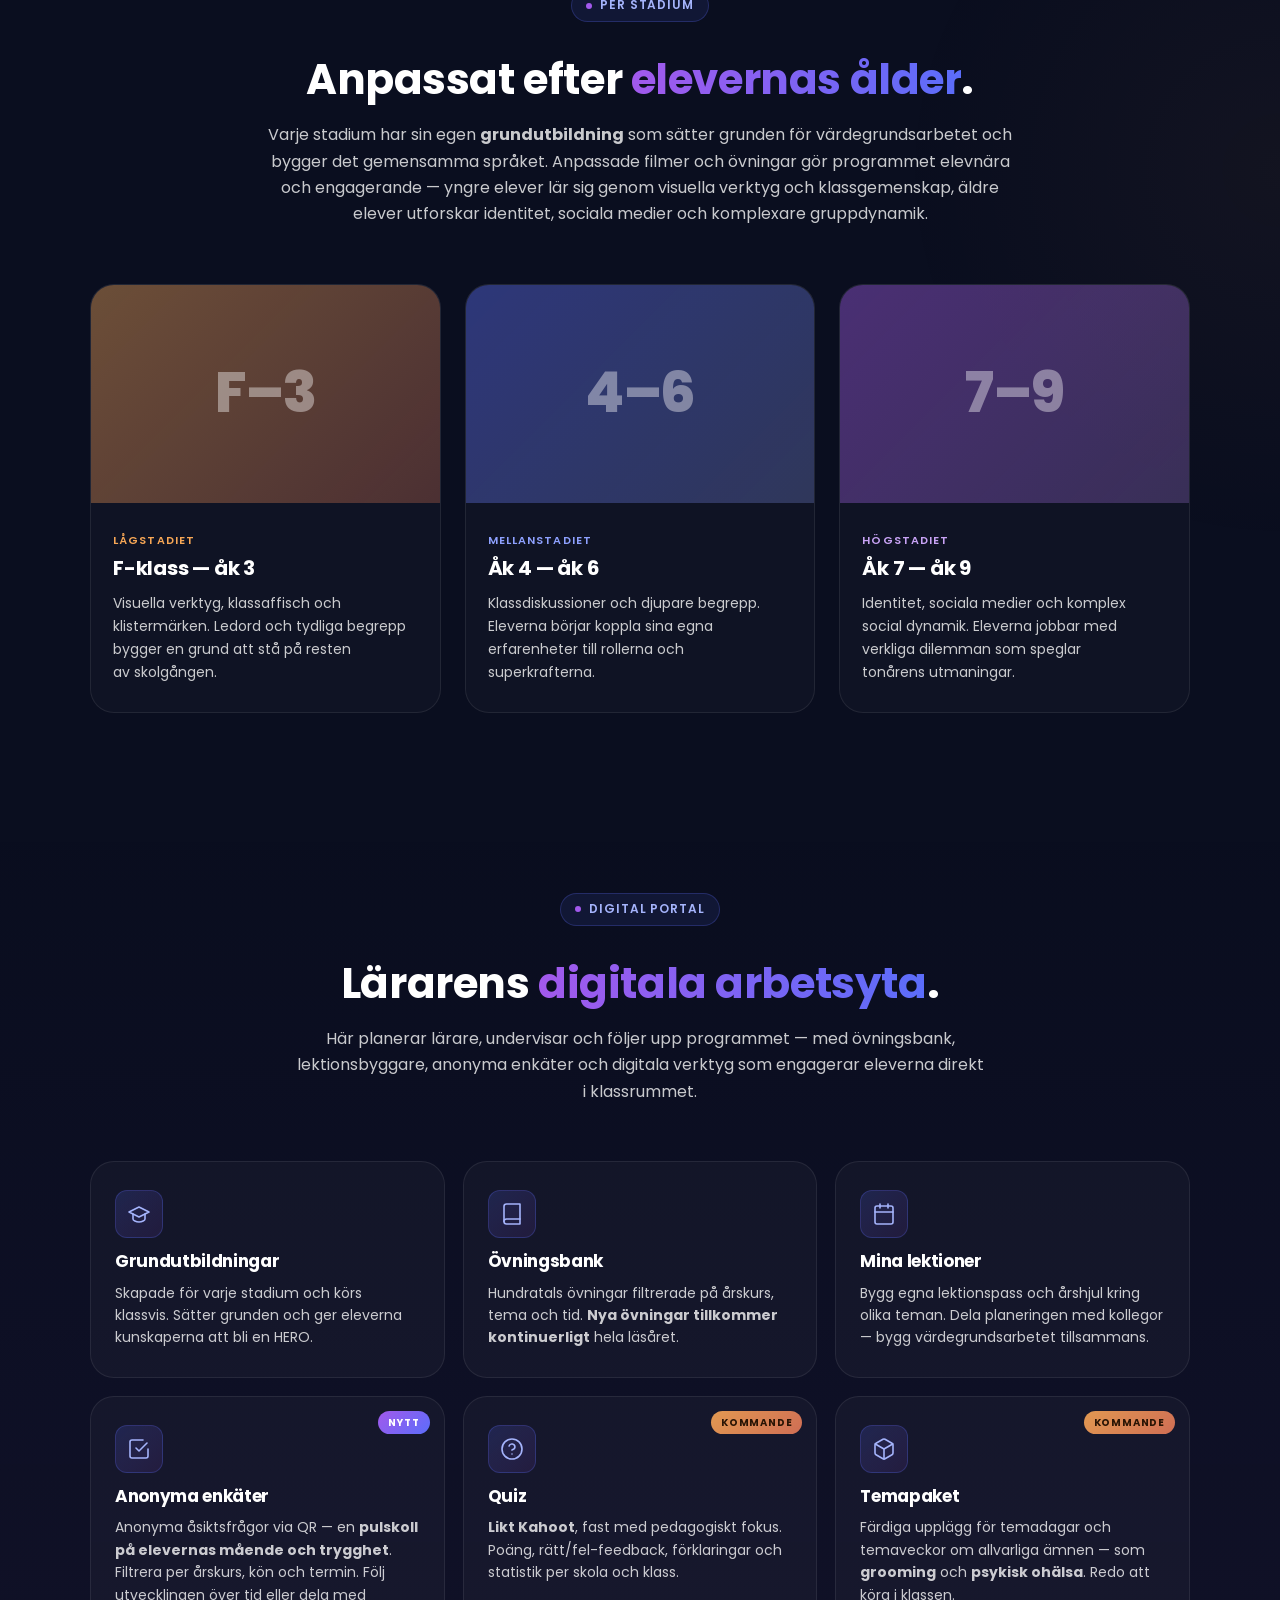
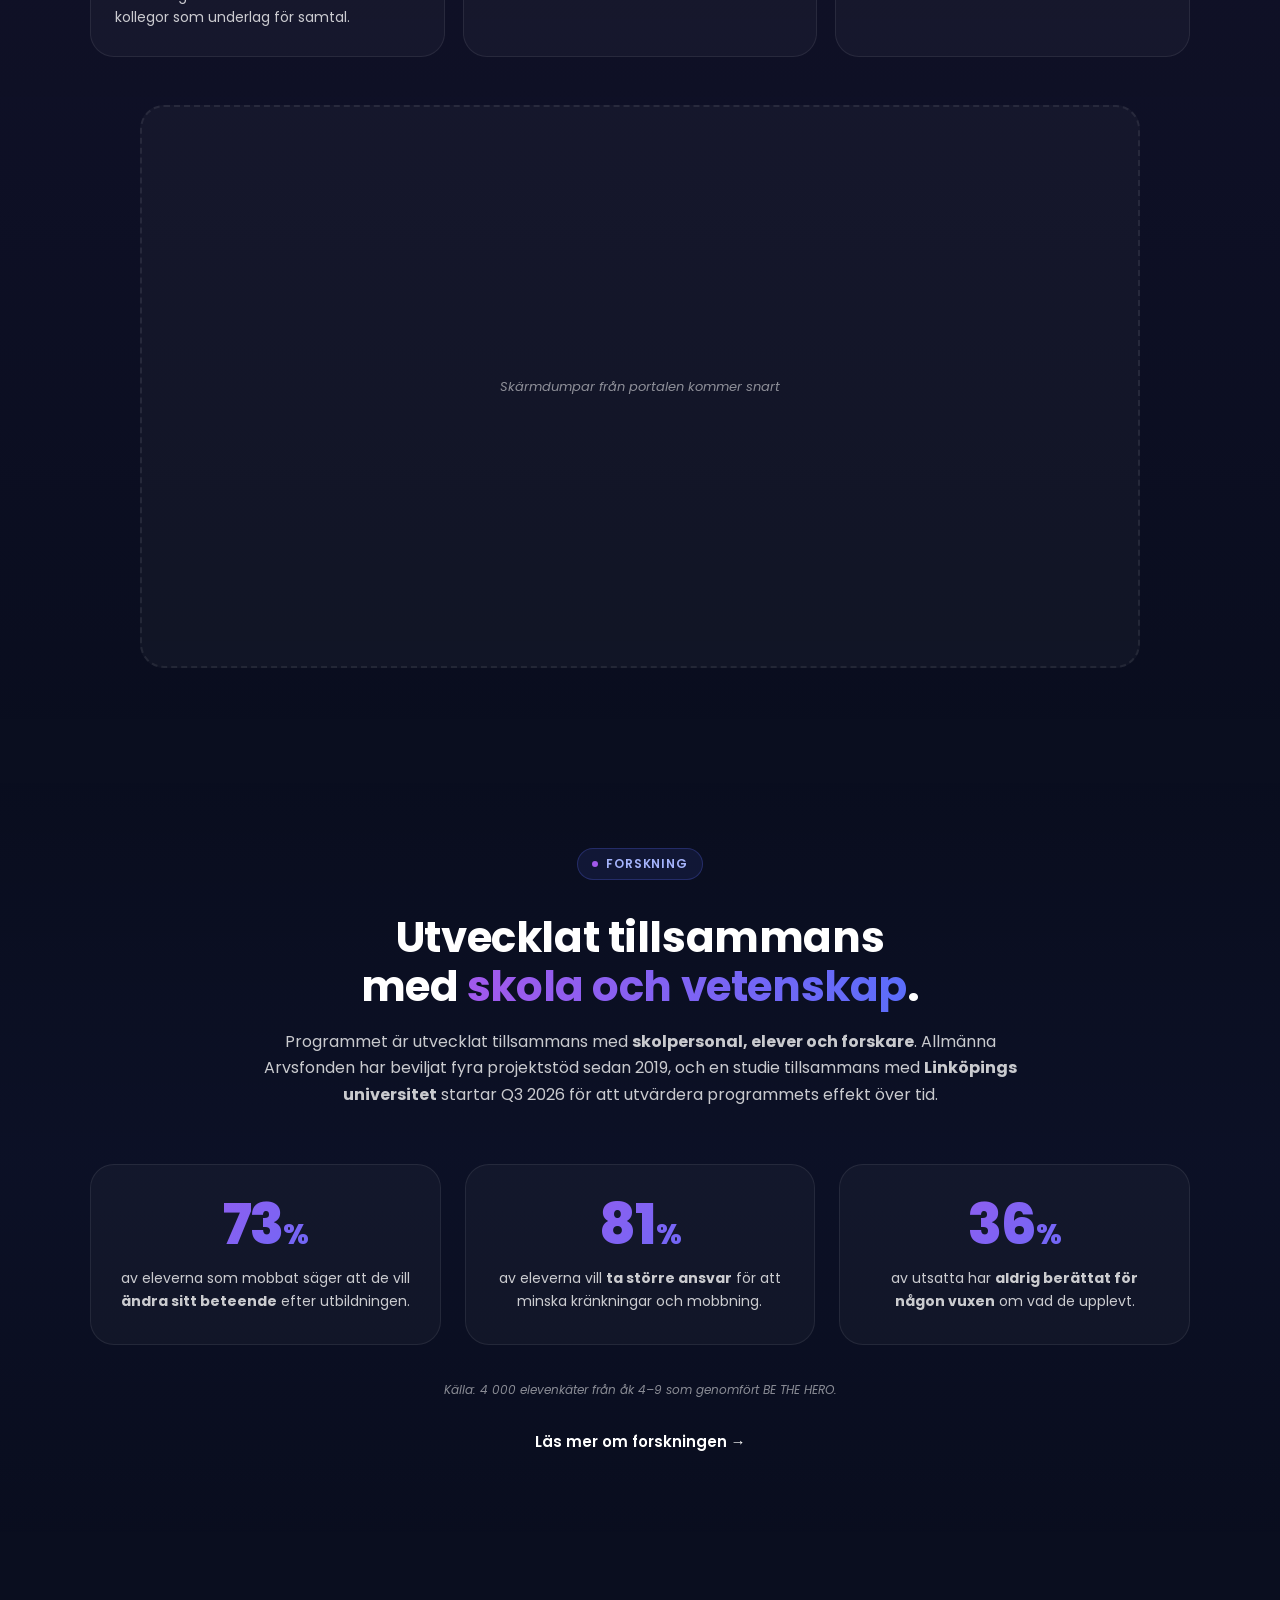
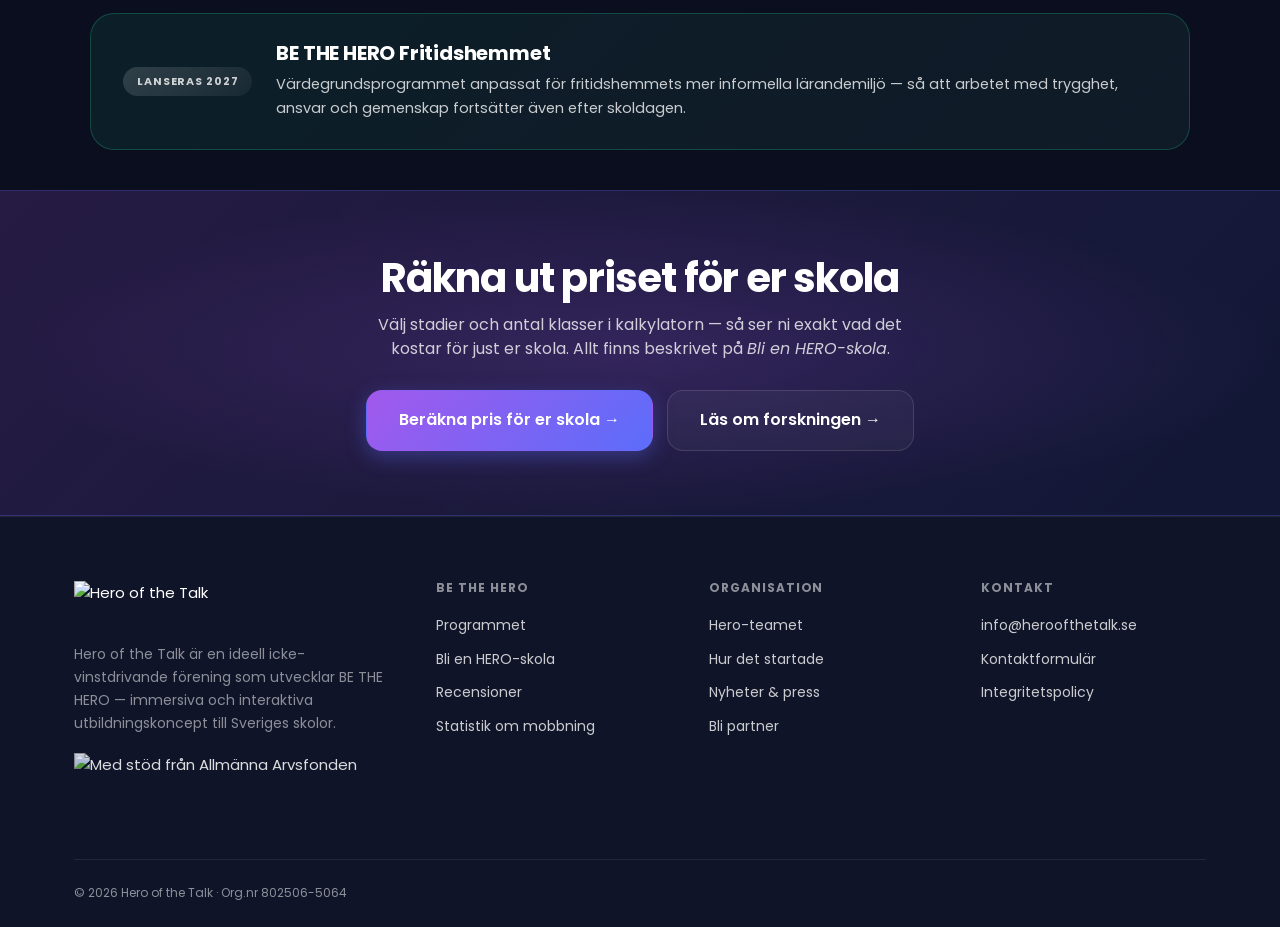
==== commit fd15ad5b: "v25: Bild-placeholder för hero-video (mockup-läge, iframe-kod i HTML-kommentar för live-port)" ====
--- a/programmet.html
+++ b/programmet.html
@@ -60,13 +60,28 @@
       </div>
     </div>
     <div class="program-hero-video">
-      <div class="program-hero-video-frame">
-        <iframe
-          src="https://heroofthetalk.cdn.spotlightr.com/publish/MTk4MDU4OA=="
-          frameborder="0"
-          allow="autoplay; encrypted-media; fullscreen; picture-in-picture"
-          allowfullscreen
-          title="BE THE HERO — programmet i action"></iframe>
+      <!--
+        MOCKUP-LÄGE: Spotlightr blockerar embedding från nahir-prog.github.io
+        (domain restriction). Här visas en stillbild som platshållare så
+        mockupen ser klar ut.
+
+        VID LIVE-DEPLOY (heroofthetalk.se): Byt ut hela detta block mot:
+
+        <div class="program-hero-video-frame">
+          <iframe
+            src="https://heroofthetalk.cdn.spotlightr.com/publish/MTk4MDU4OA=="
+            frameborder="0"
+            allow="autoplay; encrypted-media; fullscreen; picture-in-picture"
+            allowfullscreen
+            title="BE THE HERO — programmet i action"></iframe>
+        </div>
+      -->
+      <div class="program-hero-video-frame program-hero-video-frame-static">
+        <img src="https://www.heroofthetalk.se/wp-content/uploads/2026/04/DSCF3536-3-scaled.jpg" alt="BE THE HERO — programmet i action">
+        <span class="program-hero-video-play" aria-hidden="true">
+          <svg viewBox="0 0 24 24" fill="currentColor"><path d="M8 5v14l11-7z"/></svg>
+        </span>
+        <span class="program-hero-video-label">Se programmet i action</span>
       </div>
     </div>
   </div>
--- a/assets/programmet.css
+++ b/assets/programmet.css
@@ -67,6 +67,51 @@
   width: 100%;
   height: 100%;
   border: 0;
+}
+
+/* Static placeholder (mockup-läge tills live-port) */
+.program-hero-video-frame-static {
+  display: block;
+}
+.program-hero-video-frame-static img {
+  width: 100%;
+  height: 100%;
+  object-fit: cover;
+  display: block;
+}
+.program-hero-video-play {
+  position: absolute;
+  top: 50%; left: 50%;
+  transform: translate(-50%, -50%);
+  width: 76px;
+  height: 76px;
+  border-radius: 50%;
+  background: linear-gradient(135deg, var(--p1), var(--p2));
+  display: flex;
+  align-items: center;
+  justify-content: center;
+  box-shadow: 0 12px 40px rgba(91, 109, 250, 0.5);
+}
+.program-hero-video-play svg {
+  width: 30px;
+  height: 30px;
+  color: #fff;
+  margin-left: 4px;
+}
+.program-hero-video-label {
+  position: absolute;
+  bottom: 16px;
+  left: 50%;
+  transform: translateX(-50%);
+  font-size: 13px;
+  font-weight: 600;
+  color: #fff;
+  background: rgba(0, 0, 0, 0.6);
+  padding: 6px 14px;
+  border-radius: 999px;
+  letter-spacing: 0.02em;
+  backdrop-filter: blur(8px);
+  white-space: nowrap;
 }
 
 @media (max-width: 980px) {
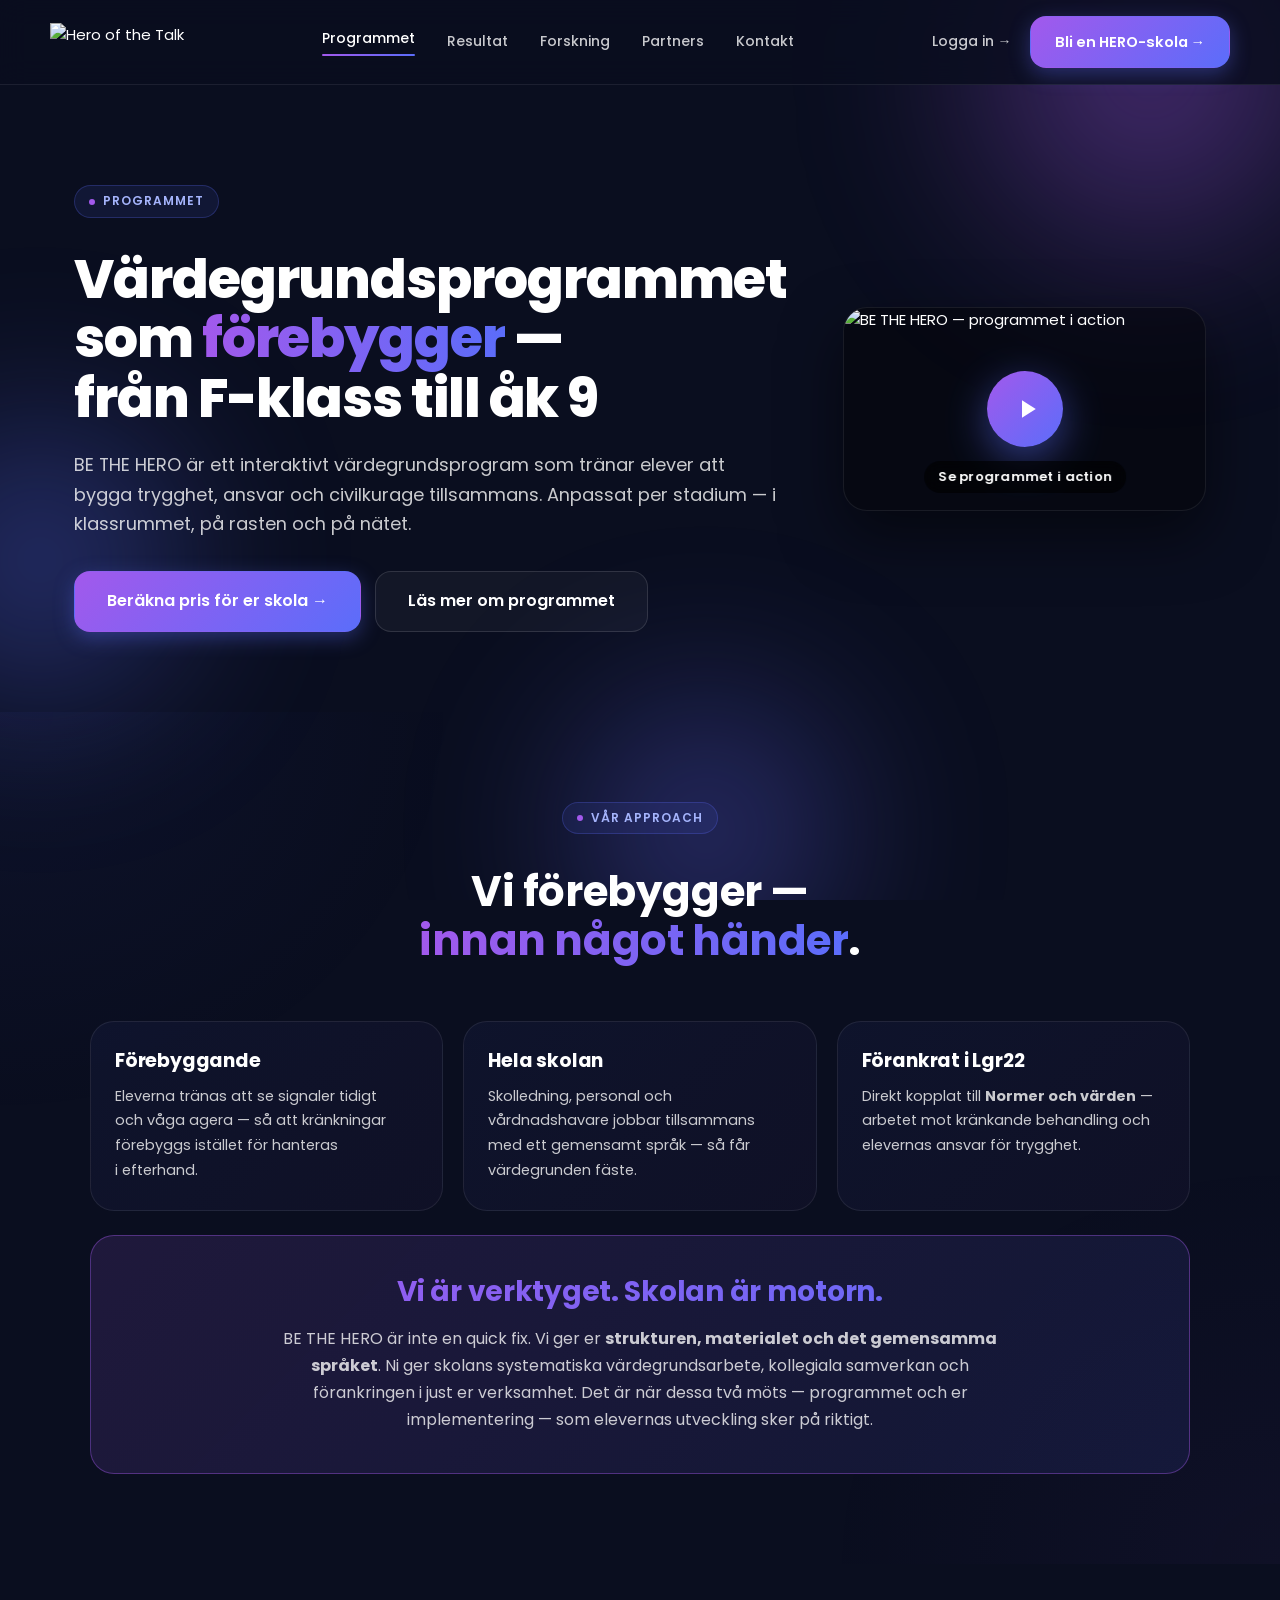
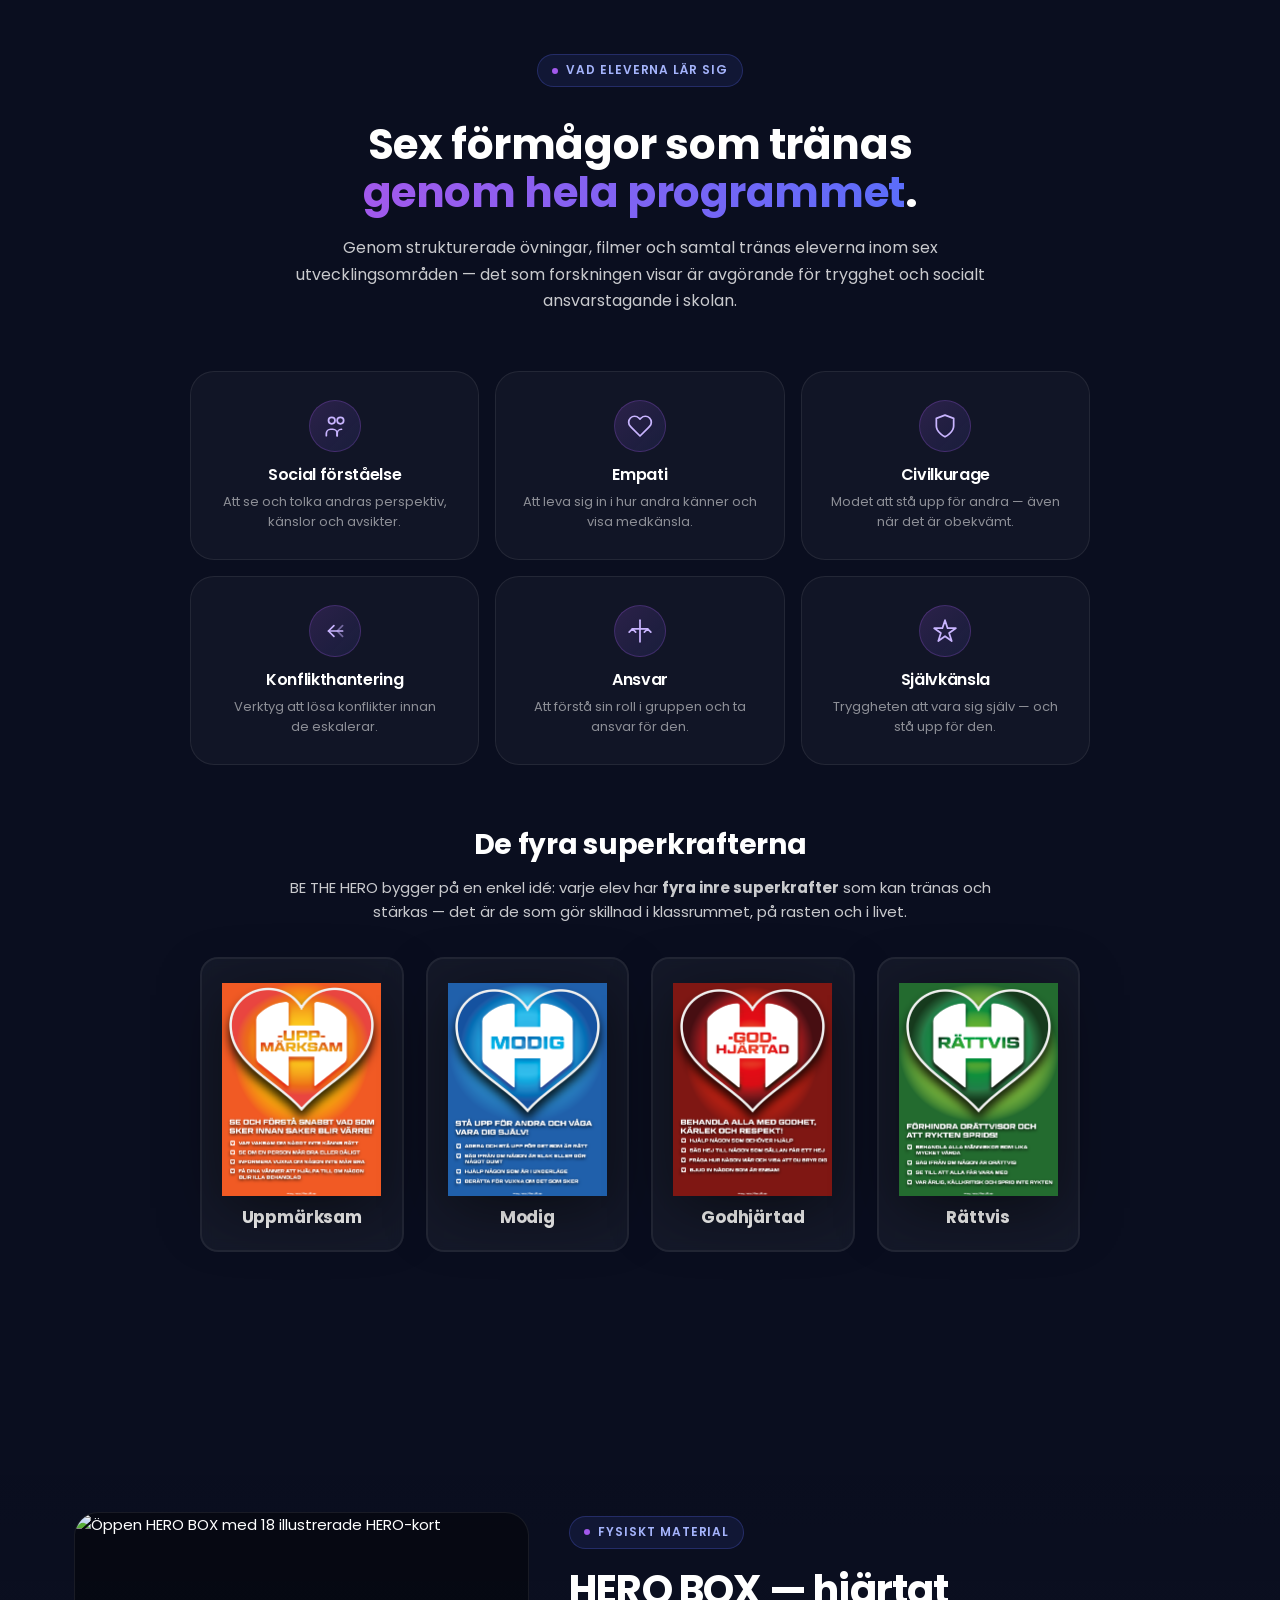
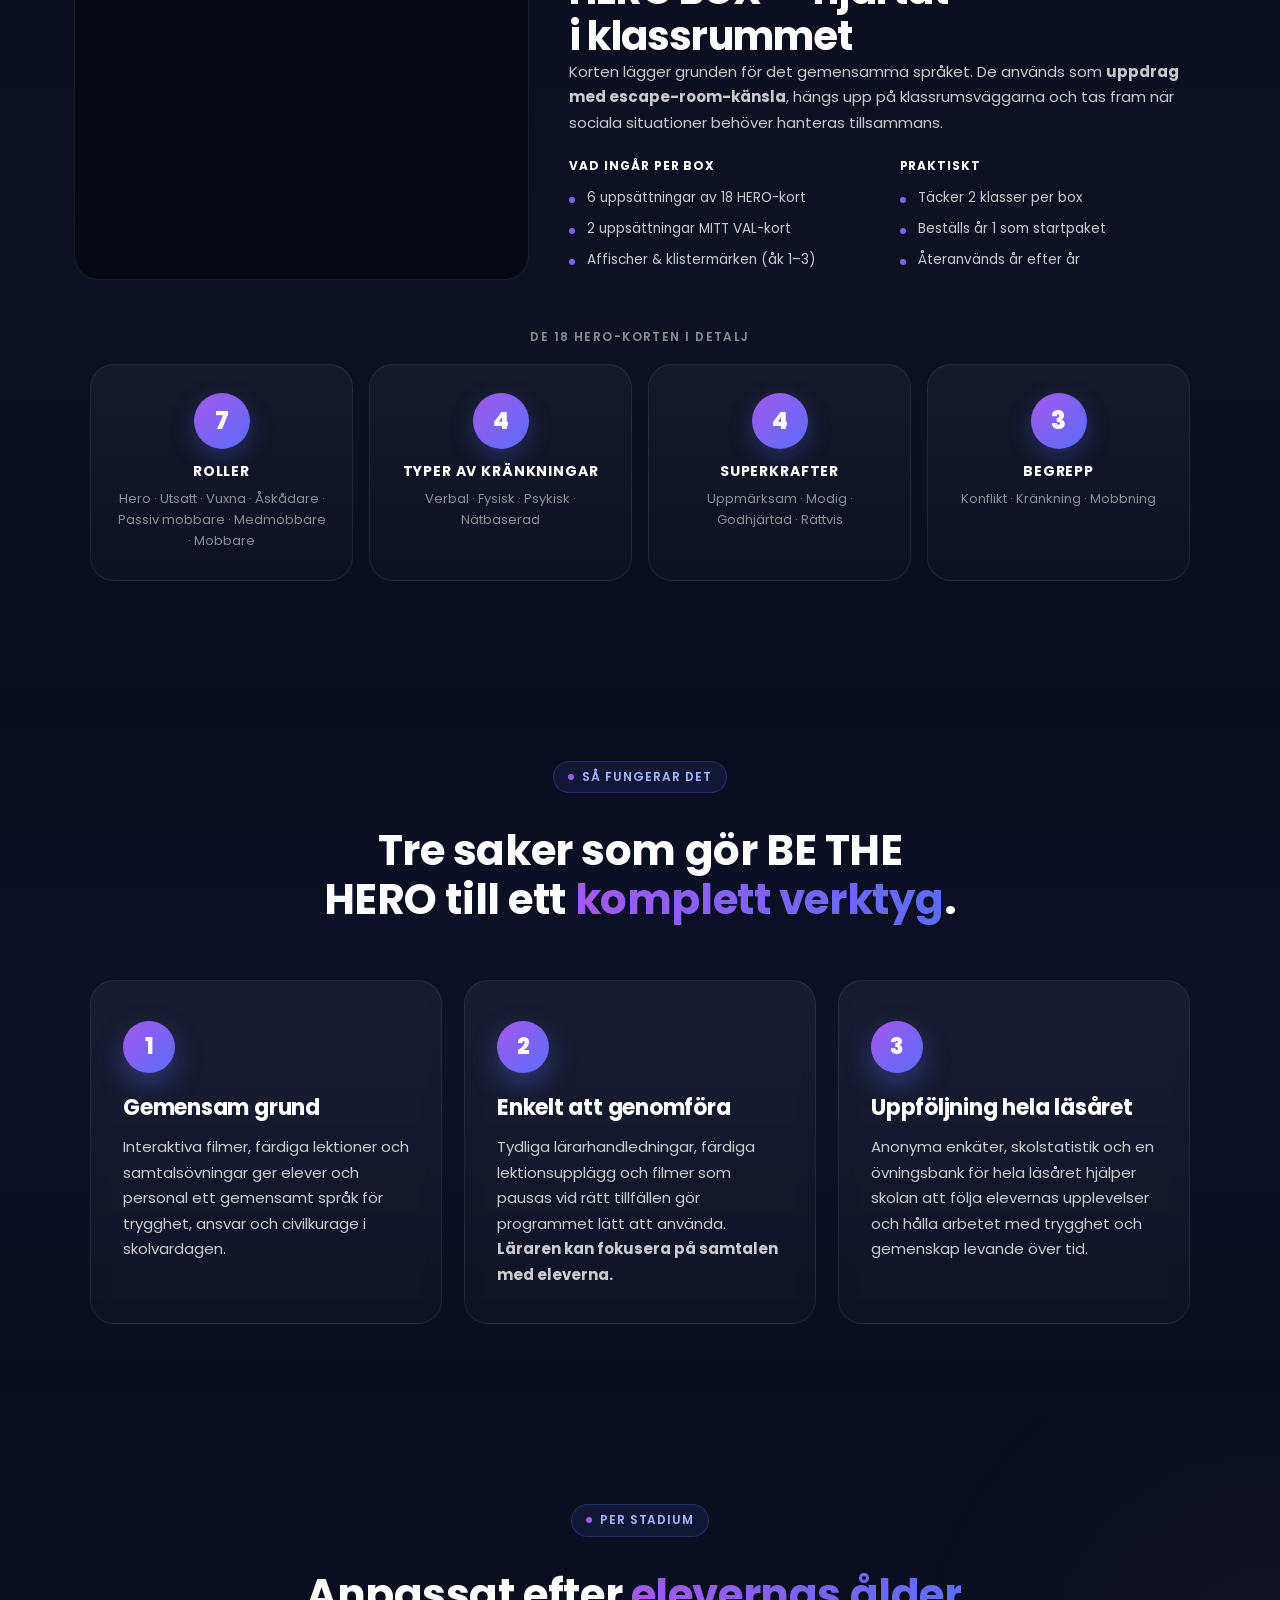
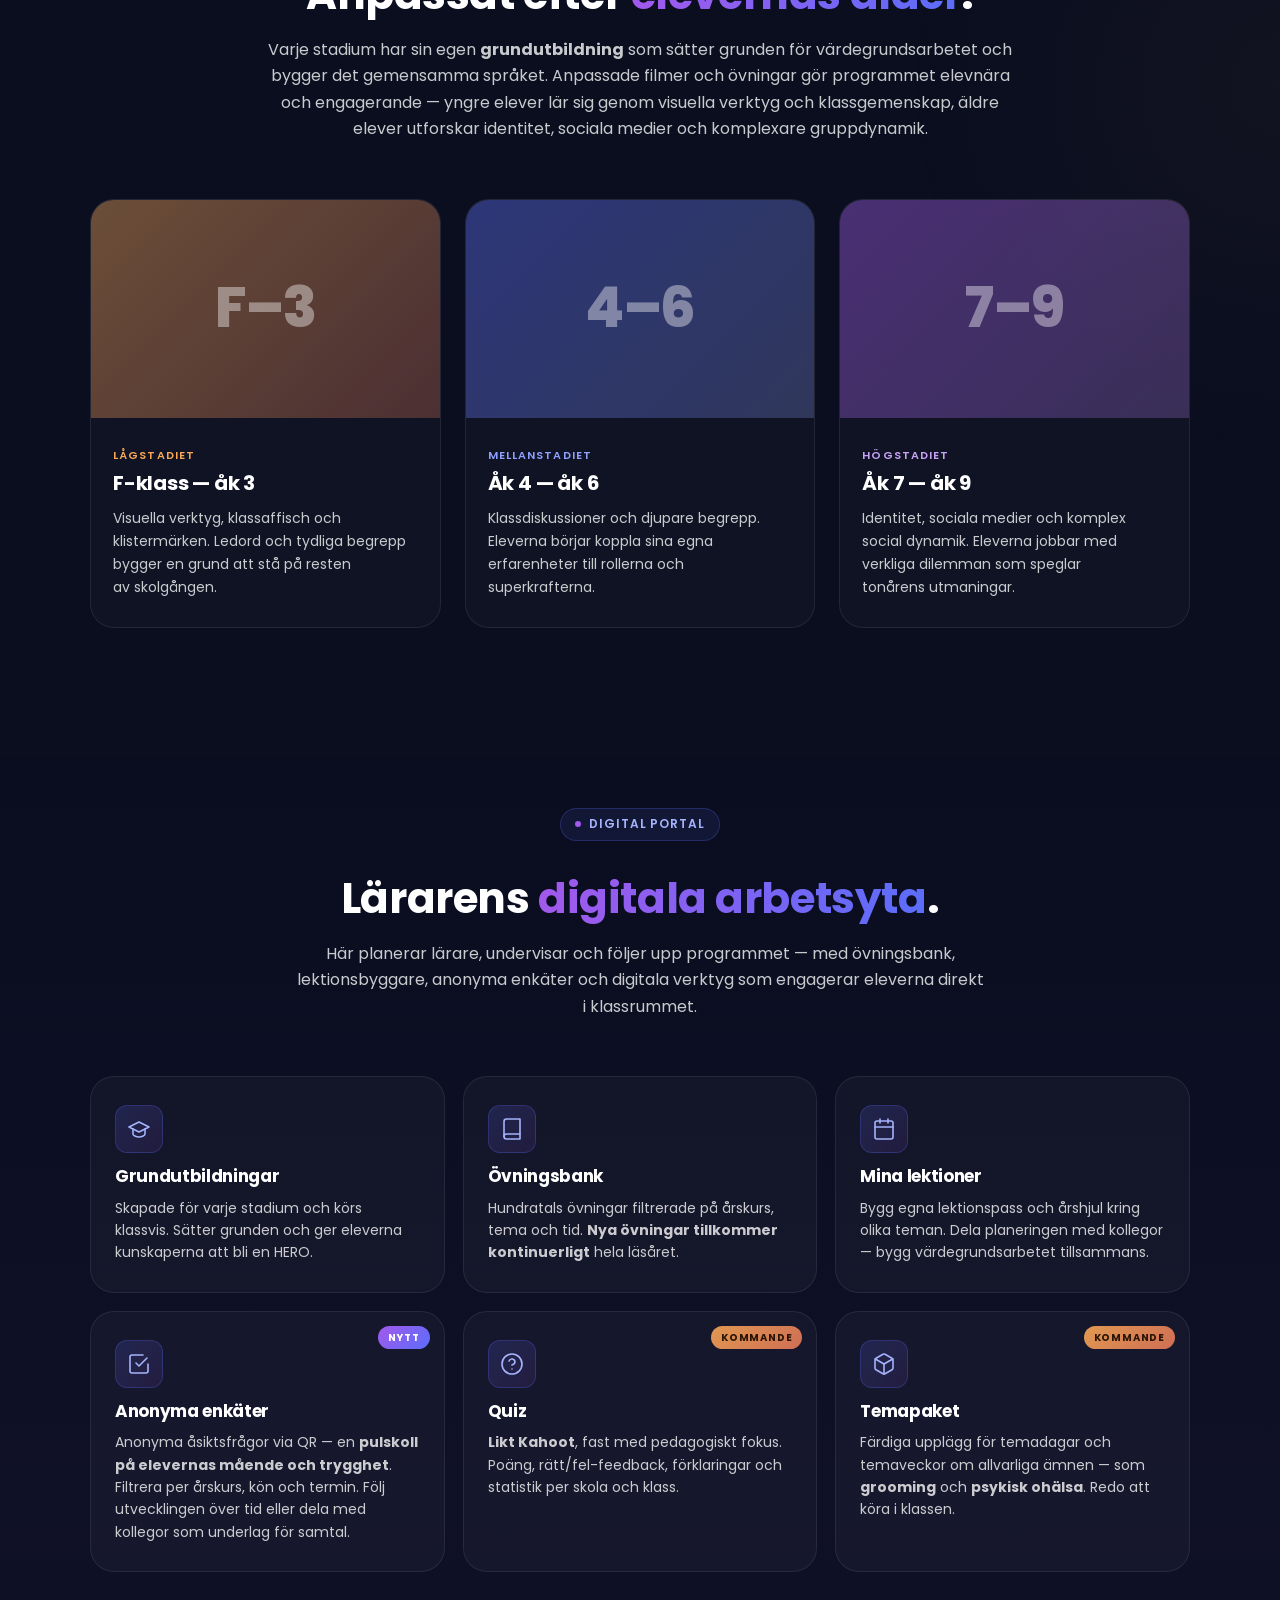
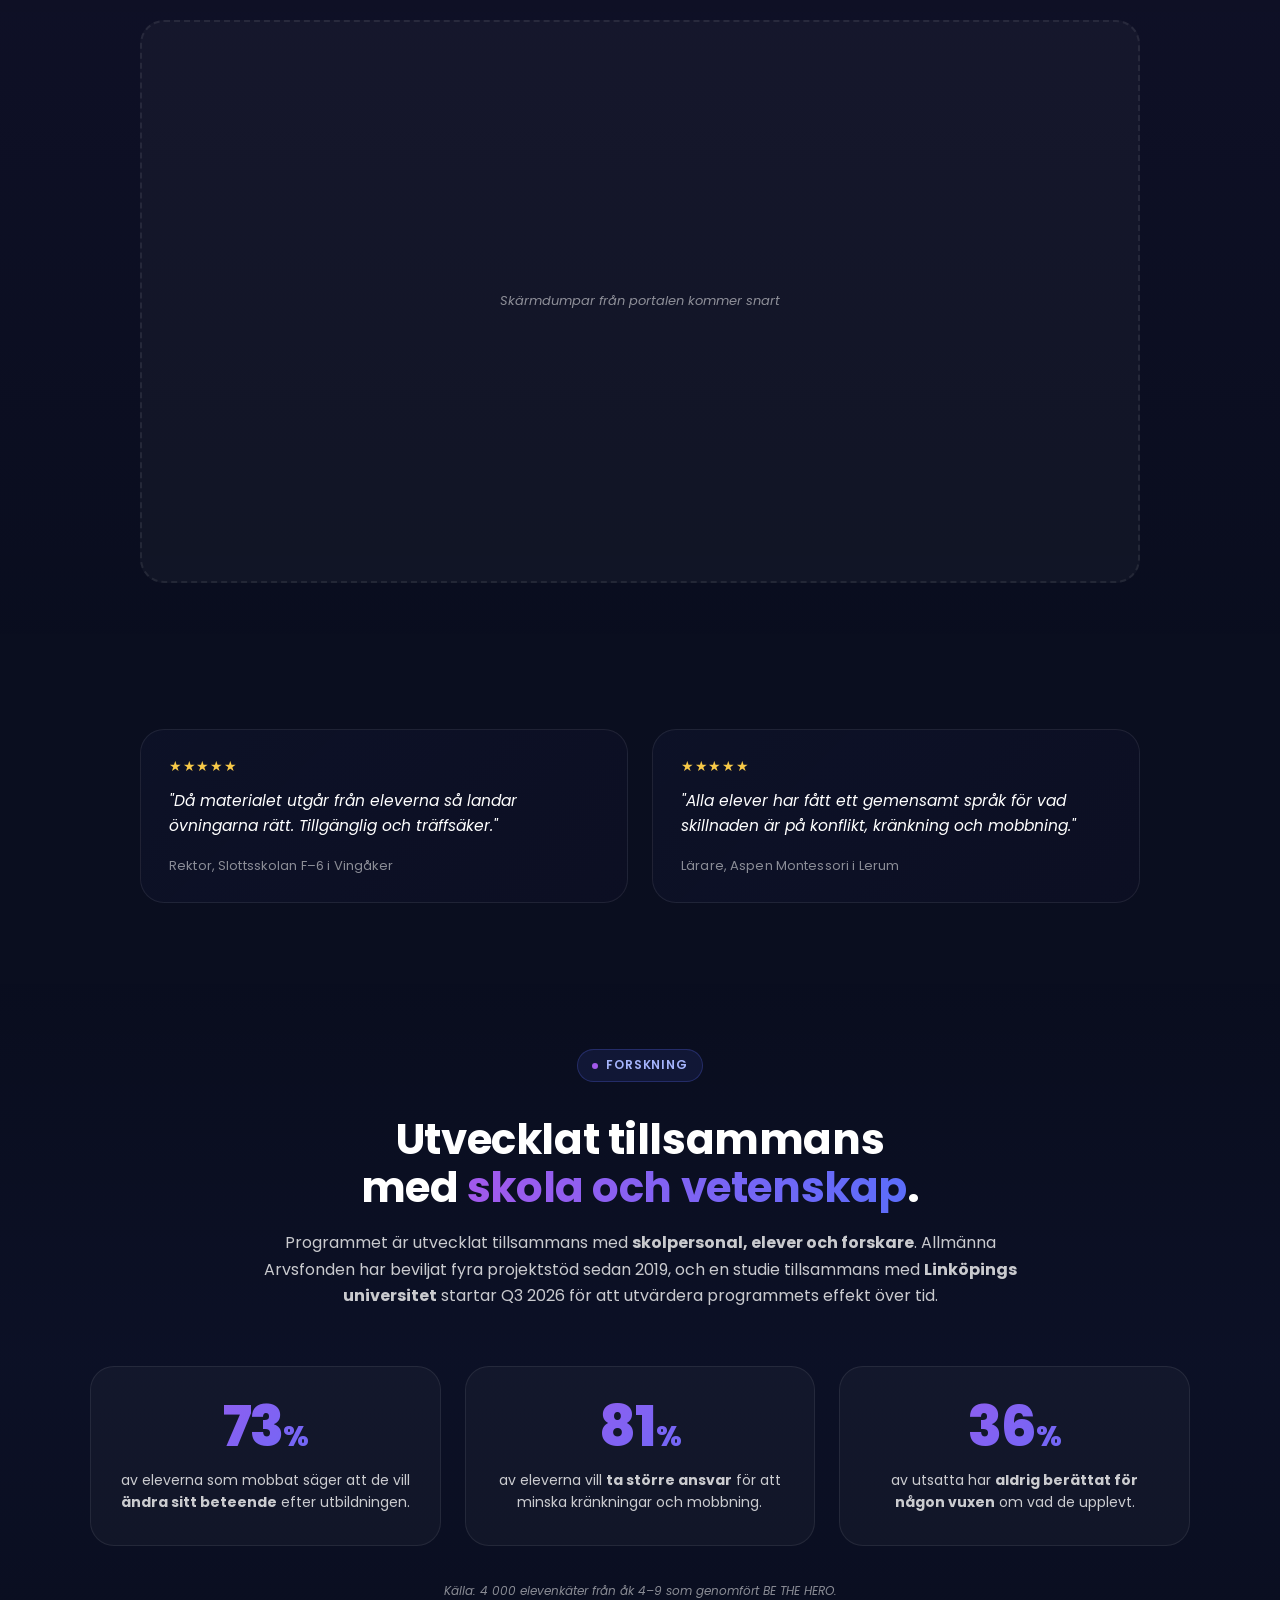
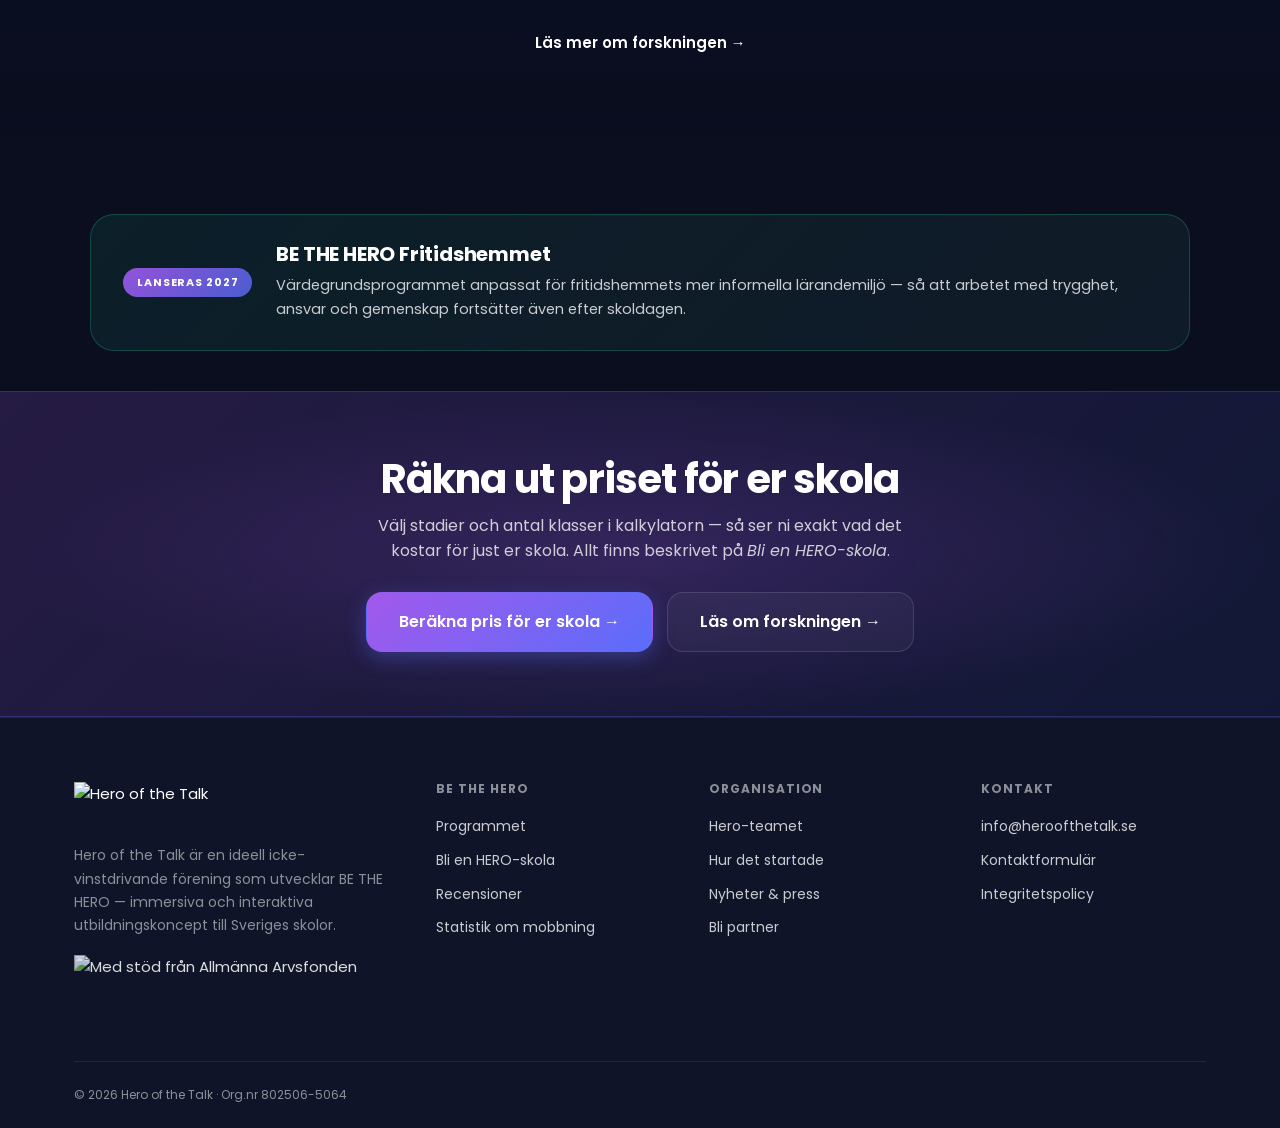
==== commit f178f123: "v26: Fixa step-nums (text-fill-color), kortare superkrafter, soft Fritidshemmet, citat-rad, cache-bu" ====
--- a/programmet.html
+++ b/programmet.html
@@ -8,8 +8,8 @@
   <link rel="preconnect" href="https://fonts.googleapis.com">
   <link rel="preconnect" href="https://fonts.gstatic.com" crossorigin>
   <link href="https://fonts.googleapis.com/css2?family=Poppins:wght@400;500;600;700;800&display=swap" rel="stylesheet">
-  <link rel="stylesheet" href="assets/styles.css?v=17">
-  <link rel="stylesheet" href="assets/programmet.css?v=17">
+  <link rel="stylesheet" href="assets/styles.css?v=26">
+  <link rel="stylesheet" href="assets/programmet.css?v=26">
 </head>
 <body>
 
@@ -98,7 +98,7 @@
     <div class="philosophy-grid philosophy-grid-3">
       <div class="philosophy-card">
         <h3>Förebyggande</h3>
-        <p>Eleverna tränas att se signaler tidigt och våga agera — så att kränkningar förebyggs istället för hanteras.</p>
+        <p>Eleverna tränas att se signaler tidigt och våga agera — så att kränkningar förebyggs istället för hanteras i efterhand.</p>
       </div>
       <div class="philosophy-card">
         <h3>Hela skolan</h3>
@@ -106,7 +106,7 @@
       </div>
       <div class="philosophy-card">
         <h3>Förankrat i Lgr22</h3>
-        <p>Direkt kopplat till <strong>Normer och värden</strong> — arbetet mot kränkande behandling och elevernas ansvar för en trygg studiemiljö.</p>
+        <p>Direkt kopplat till <strong>Normer och värden</strong> — arbetet mot kränkande behandling och elevernas ansvar för trygghet.</p>
       </div>
     </div>
 
@@ -404,7 +404,25 @@
   </div>
 </section>
 
-<!-- 7. FORSKNING -->
+<!-- 7. SKOLORNAS RÖST — slim citat-rad -->
+<section class="program-quotes">
+  <div class="container">
+    <div class="program-quotes-grid">
+      <blockquote class="program-quote">
+        <div class="program-quote-stars" aria-hidden="true">★★★★★</div>
+        <p>"Då materialet utgår från eleverna så landar övningarna rätt. Tillgänglig och träffsäker."</p>
+        <cite>Rektor, Slottsskolan F–6 i Vingåker</cite>
+      </blockquote>
+      <blockquote class="program-quote">
+        <div class="program-quote-stars" aria-hidden="true">★★★★★</div>
+        <p>"Alla elever har fått ett gemensamt språk för vad skillnaden är på konflikt, kränkning och mobbning."</p>
+        <cite>Lärare, Aspen Montessori i Lerum</cite>
+      </blockquote>
+    </div>
+  </div>
+</section>
+
+<!-- 8. FORSKNING -->
 <section class="program-research">
   <div class="container">
     <div class="program-section-intro">
--- a/assets/programmet.css
+++ b/assets/programmet.css
@@ -163,18 +163,18 @@
   background: linear-gradient(180deg, transparent, rgba(91, 109, 250, 0.03), transparent);
 }
 
-/* Slim Fritidshemmet-banner före CTA */
+/* Slim Fritidshemmet-banner före CTA — soft lila accent */
 .program-upcoming-section {
   padding: 24px 0 40px;
 }
 .upcoming-program-slim {
   margin: 0 auto;
-  background: rgba(255, 255, 255, 0.03);
-  border-color: rgba(255, 255, 255, 0.08);
+  background: linear-gradient(135deg, rgba(162, 89, 236, 0.08), rgba(91, 109, 250, 0.04));
+  border-color: rgba(162, 89, 236, 0.25);
 }
 .upcoming-program-slim .upcoming-program-badge {
-  background: linear-gradient(135deg, rgba(255, 255, 255, 0.15), rgba(255, 255, 255, 0.05));
-  color: var(--ink-2);
+  background: linear-gradient(135deg, rgba(162, 89, 236, 0.9), rgba(91, 109, 250, 0.8));
+  color: #fff;
 }
 
 /* ── 2. PHILOSOPHY ───────────────────────────────────────── */
@@ -317,11 +317,24 @@
   color: var(--ink-2);
 }
 
-/* Glow-cards för superkrafter på programmet-sidan — samma stil
-   som startsidan men kompaktare (4 i rad även på desktop) */
+/* Glow-cards för superkrafter på programmet-sidan — kompaktare än startsidan,
+   utan stor min-height (annars blir tom luft under bilden) */
 .superpowers-grid-program {
   max-width: 880px;
   margin: 0 auto 80px;
+}
+.superpowers-grid-program .glow-card {
+  min-height: 0;
+  padding: 24px 18px 22px;
+}
+.superpowers-grid-program .glow-inner {
+  gap: 12px;
+}
+.superpowers-grid-program .glow-inner img {
+  max-width: 160px;
+}
+.superpowers-grid-program .glow-inner h4 {
+  font-size: 17px;
 }
 
 /* Förhindra "änkor" (ensamt ord på sista raden) i hela sidan */
@@ -557,6 +570,8 @@
   border-radius: 50%;
   background: linear-gradient(135deg, var(--p1), var(--p2));
   color: #fff;
+  /* Explicit text-fill för att övervinna eventuella gradient-text-arv */
+  -webkit-text-fill-color: #fff;
   display: flex;
   align-items: center;
   justify-content: center;
@@ -789,7 +804,50 @@
   .portal-features { grid-template-columns: 1fr; }
 }
 
-/* ── 7. RESEARCH ─────────────────────────────────────────── */
+/* ── 7. QUOTES — slim citat-rad ──────────────────────────── */
+.program-quotes {
+  padding: 56px 0;
+}
+.program-quotes-grid {
+  display: grid;
+  grid-template-columns: 1fr 1fr;
+  gap: 24px;
+  max-width: 1000px;
+  margin: 0 auto;
+}
+.program-quote {
+  background: linear-gradient(135deg, rgba(91, 109, 250, 0.04), rgba(162, 89, 236, 0.02));
+  border: 1px solid var(--bd-2);
+  border-radius: var(--rl);
+  padding: 26px 28px;
+  margin: 0;
+  position: relative;
+}
+.program-quote-stars {
+  font-size: 14px;
+  color: #f7c948;
+  letter-spacing: 0.05em;
+  margin-bottom: 12px;
+}
+.program-quote p {
+  font-size: 15.5px;
+  line-height: 1.6;
+  color: var(--ink-1);
+  font-style: italic;
+  margin: 0 0 14px;
+}
+.program-quote cite {
+  font-size: 13px;
+  color: var(--ink-3);
+  font-style: normal;
+  letter-spacing: 0.01em;
+}
+
+@media (max-width: 760px) {
+  .program-quotes-grid { grid-template-columns: 1fr; }
+}
+
+/* ── 8. RESEARCH ─────────────────────────────────────────── */
 .program-research {
   padding: 90px 0;
 }
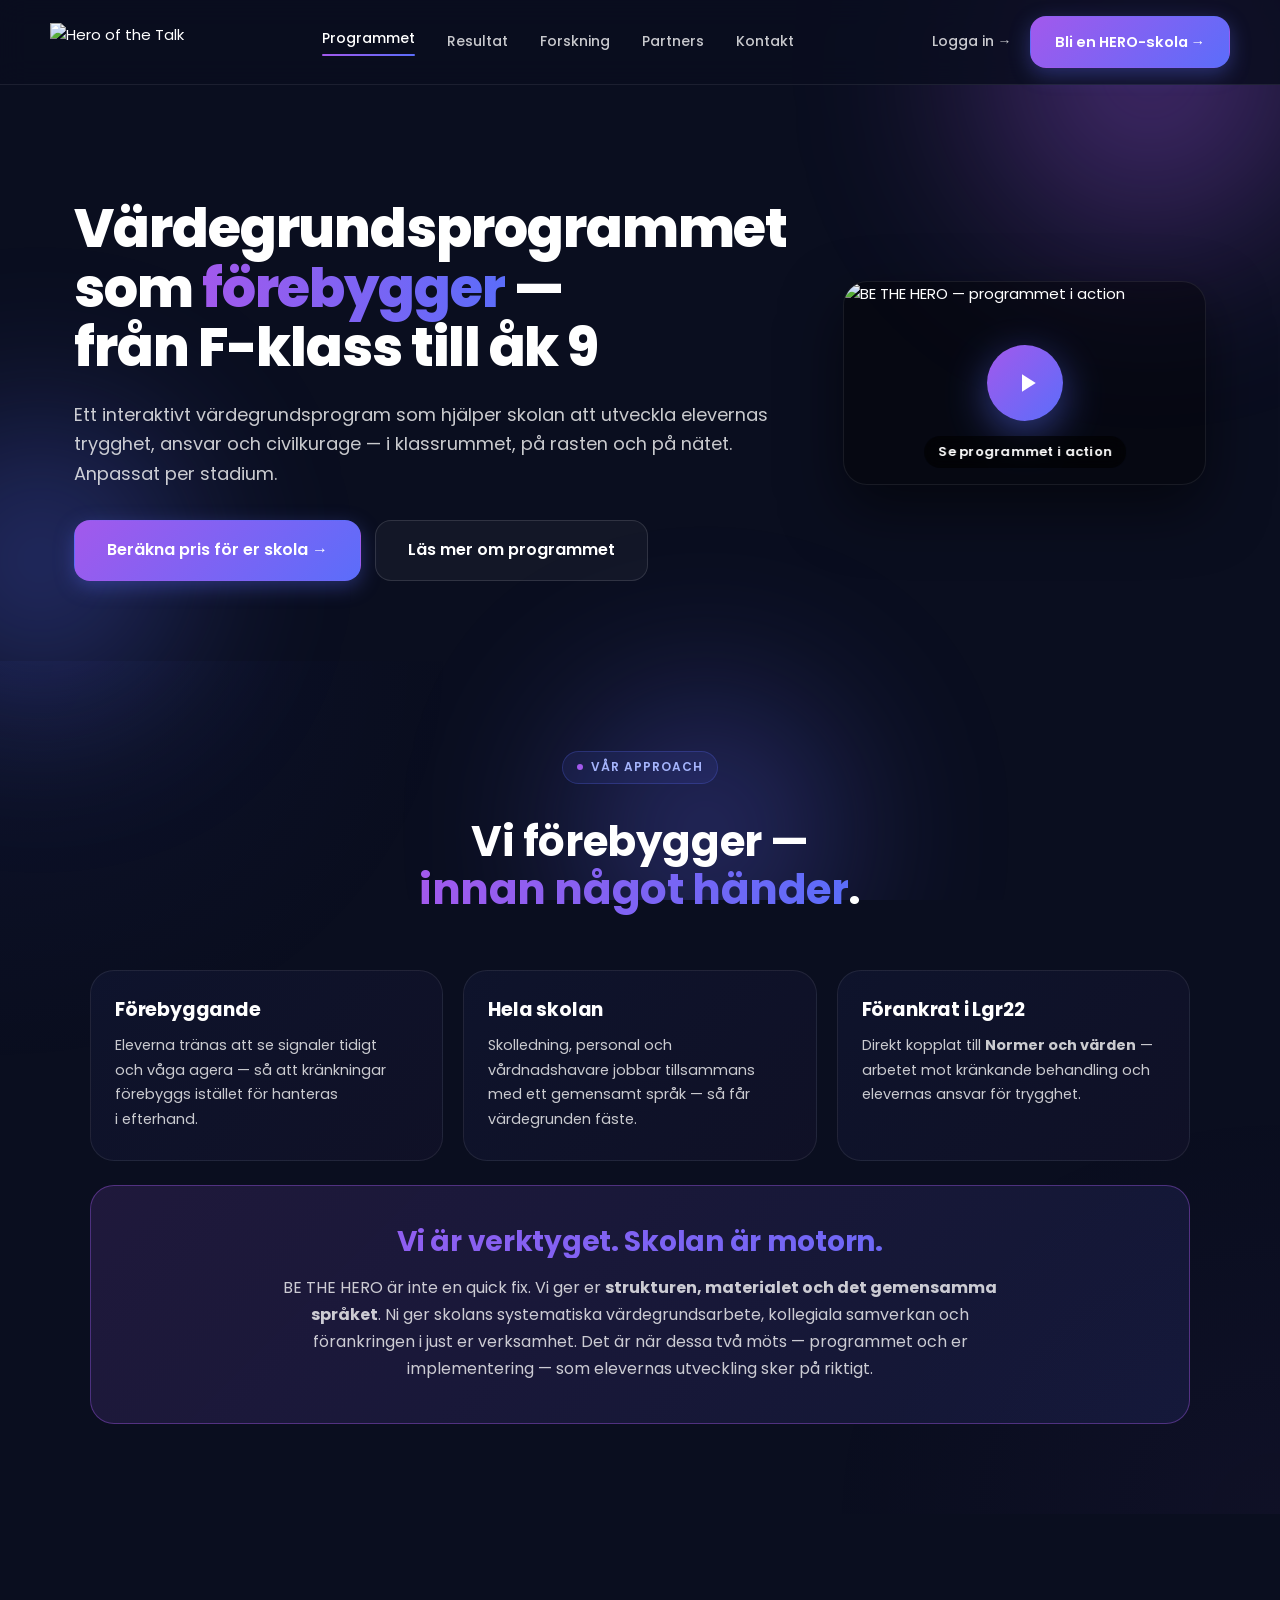
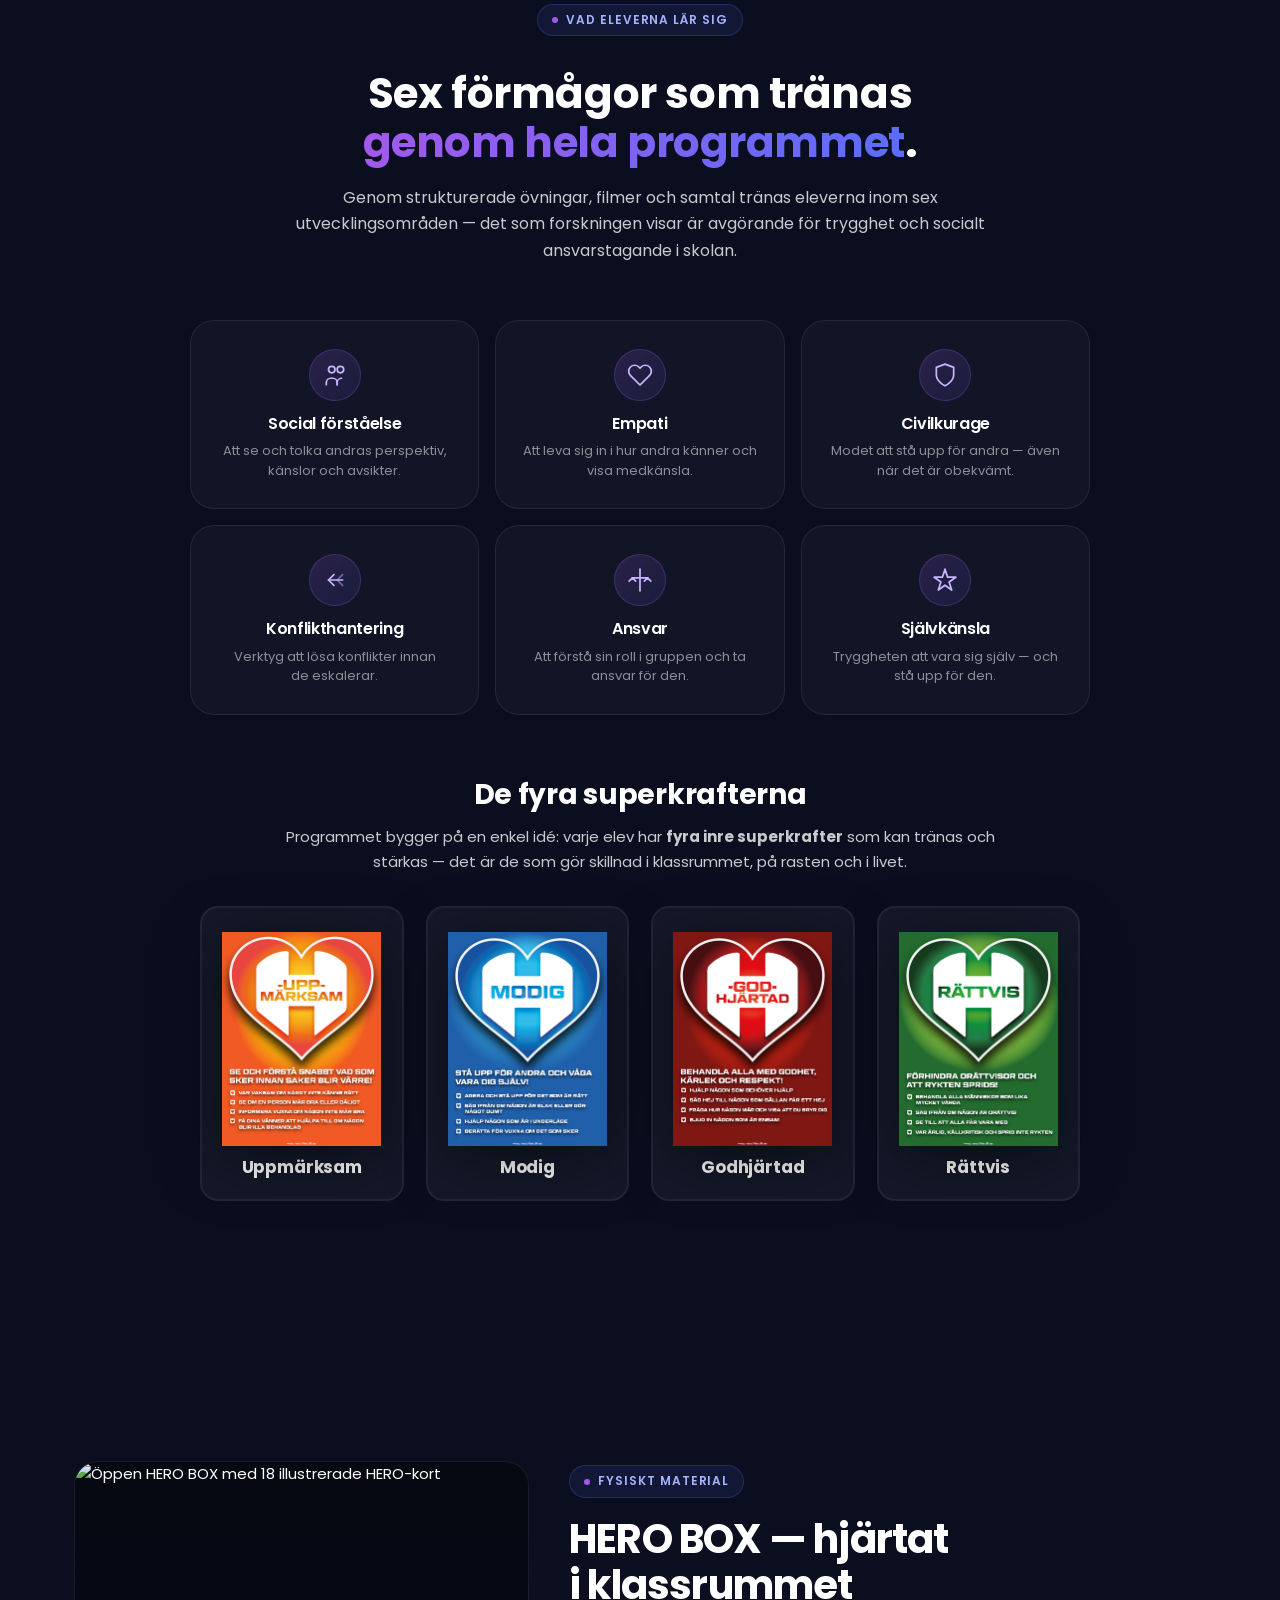
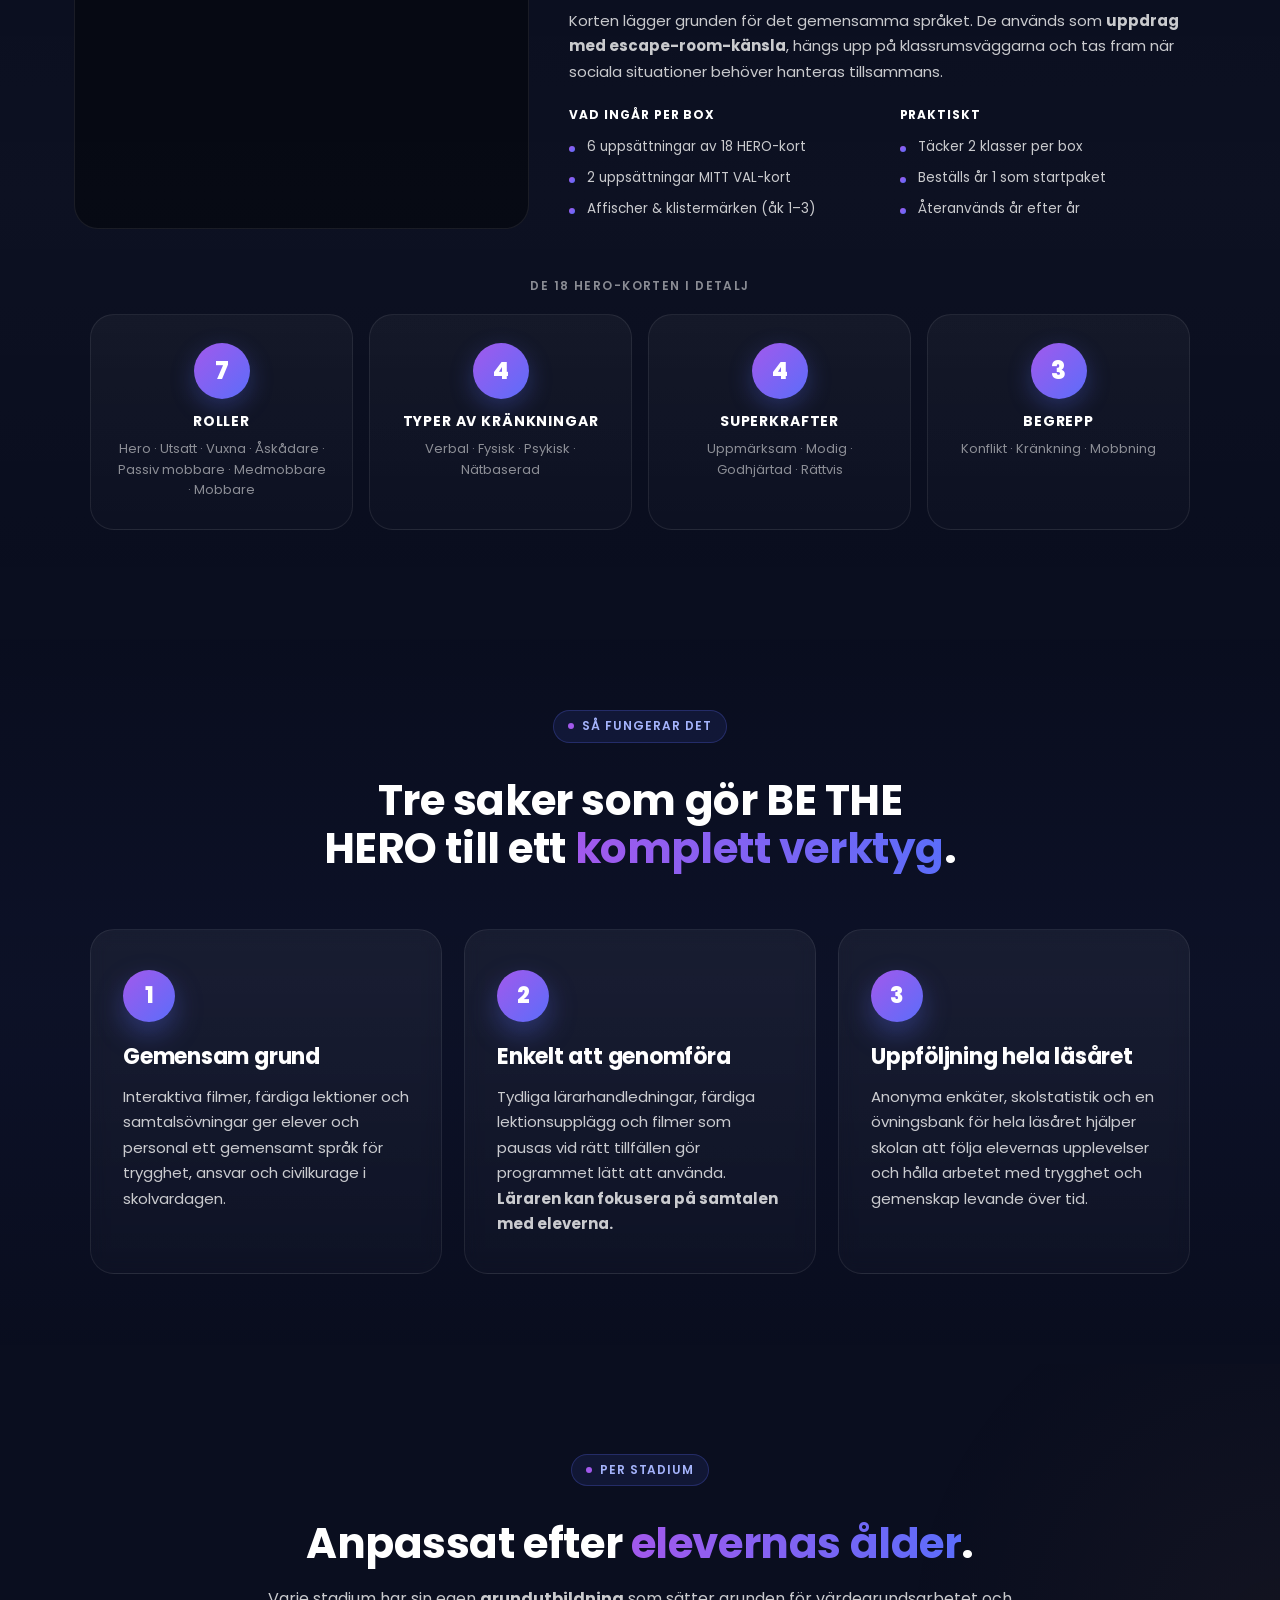
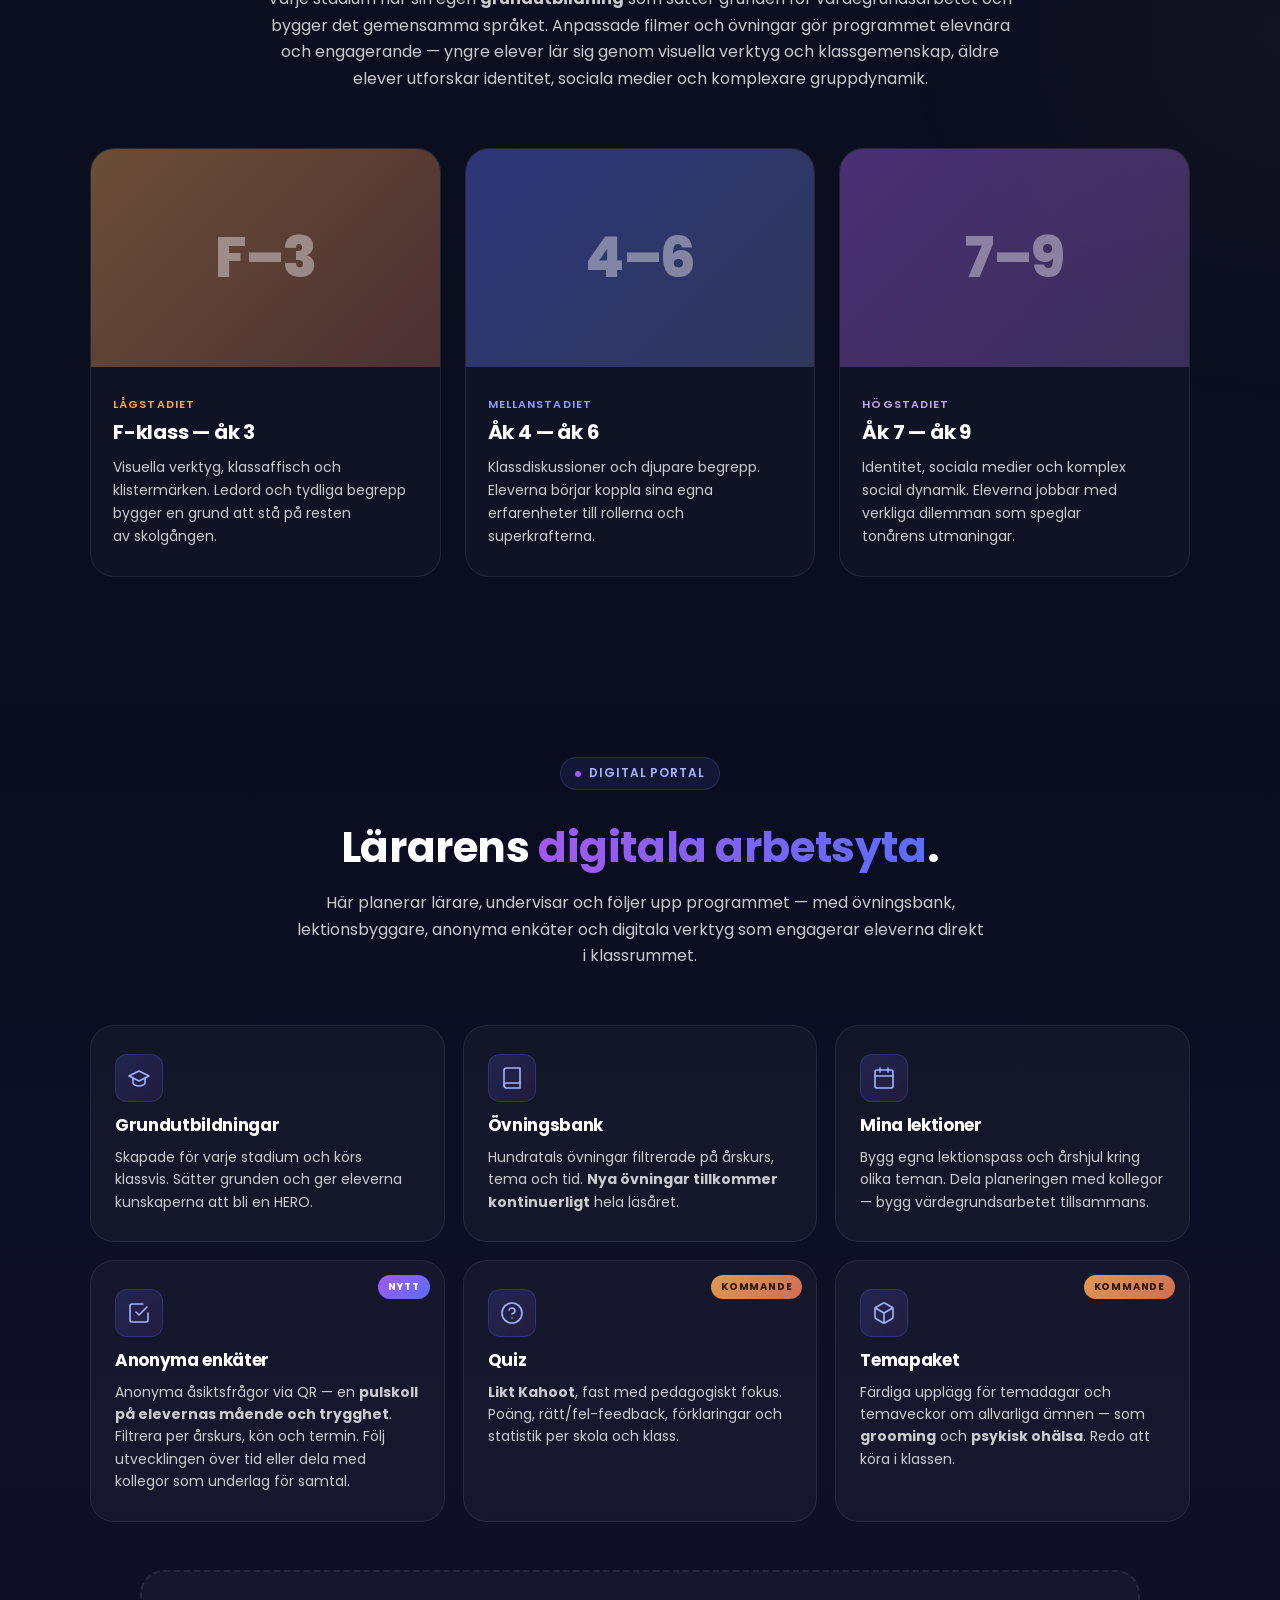
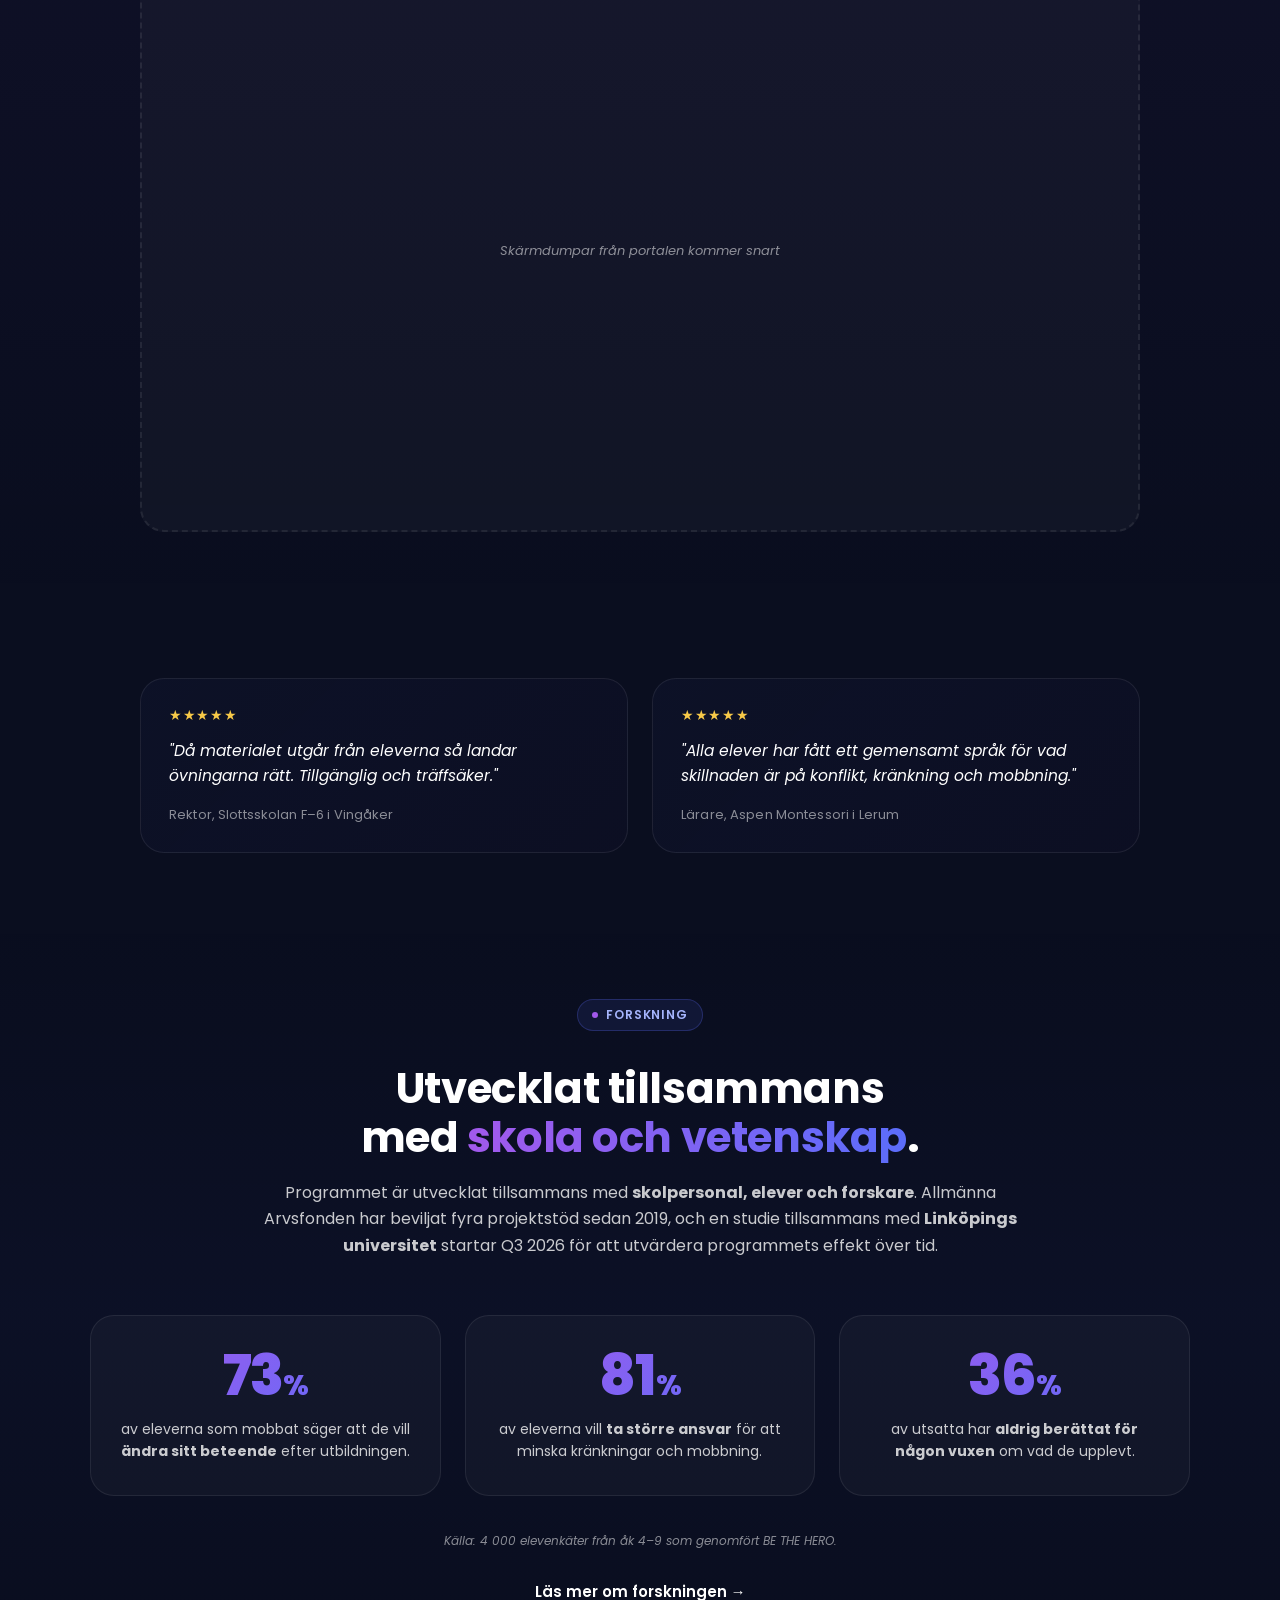
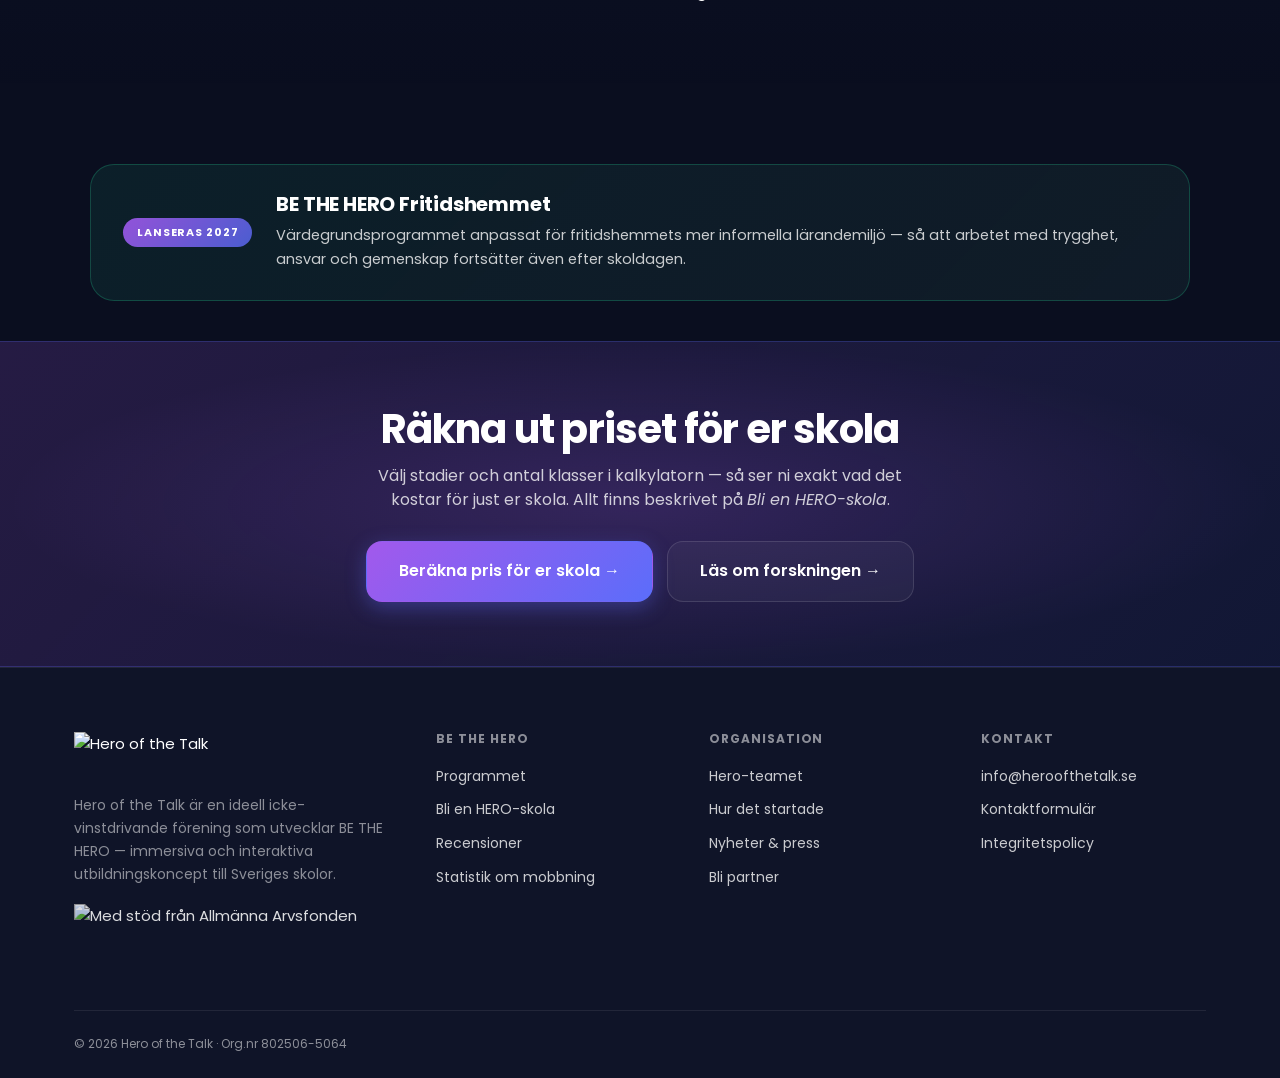
==== commit c1081ab2: "v27: Ta bort PROGRAMMET-eyebrow, ny lede (skolan utvecklar elevernas), trim superkrafter-intro" ====
--- a/programmet.html
+++ b/programmet.html
@@ -47,12 +47,11 @@
 <section class="program-hero">
   <div class="container program-hero-inner">
     <div class="program-hero-text">
-      <span class="section-eyebrow">Programmet</span>
       <h1 class="program-hero-title">
         Värdegrundsprogrammet som <span class="gradient-text">förebygger</span> — från F-klass till åk 9
       </h1>
       <p class="program-hero-lede">
-        BE THE HERO är ett interaktivt värdegrundsprogram som tränar elever att bygga trygghet, ansvar och civilkurage tillsammans. Anpassat per stadium — i klassrummet, på rasten och på nätet.
+        Ett interaktivt värdegrundsprogram som hjälper skolan att utveckla elevernas trygghet, ansvar och civilkurage — i klassrummet, på rasten och på nätet. Anpassat per stadium.
       </p>
       <div class="program-hero-ctas">
         <a href="https://www.heroofthetalk.se/bli-en-heroskola/" class="btn btn-primary btn-lg">Beräkna pris för er skola →</a>
@@ -173,7 +172,7 @@
 
     <div class="learning-subhead">
       <h3>De fyra superkrafterna</h3>
-      <p>BE THE HERO bygger på en enkel idé: varje elev har <strong>fyra inre superkrafter</strong> som kan tränas och stärkas — det är de som gör skillnad i klassrummet, på rasten och i livet.</p>
+      <p>Programmet bygger på en enkel idé: varje elev har <strong>fyra inre superkrafter</strong> som kan tränas och stärkas — det är de som gör skillnad i klassrummet, på rasten och i livet.</p>
     </div>
 
     <div class="superpowers-grid superpowers-grid-program">
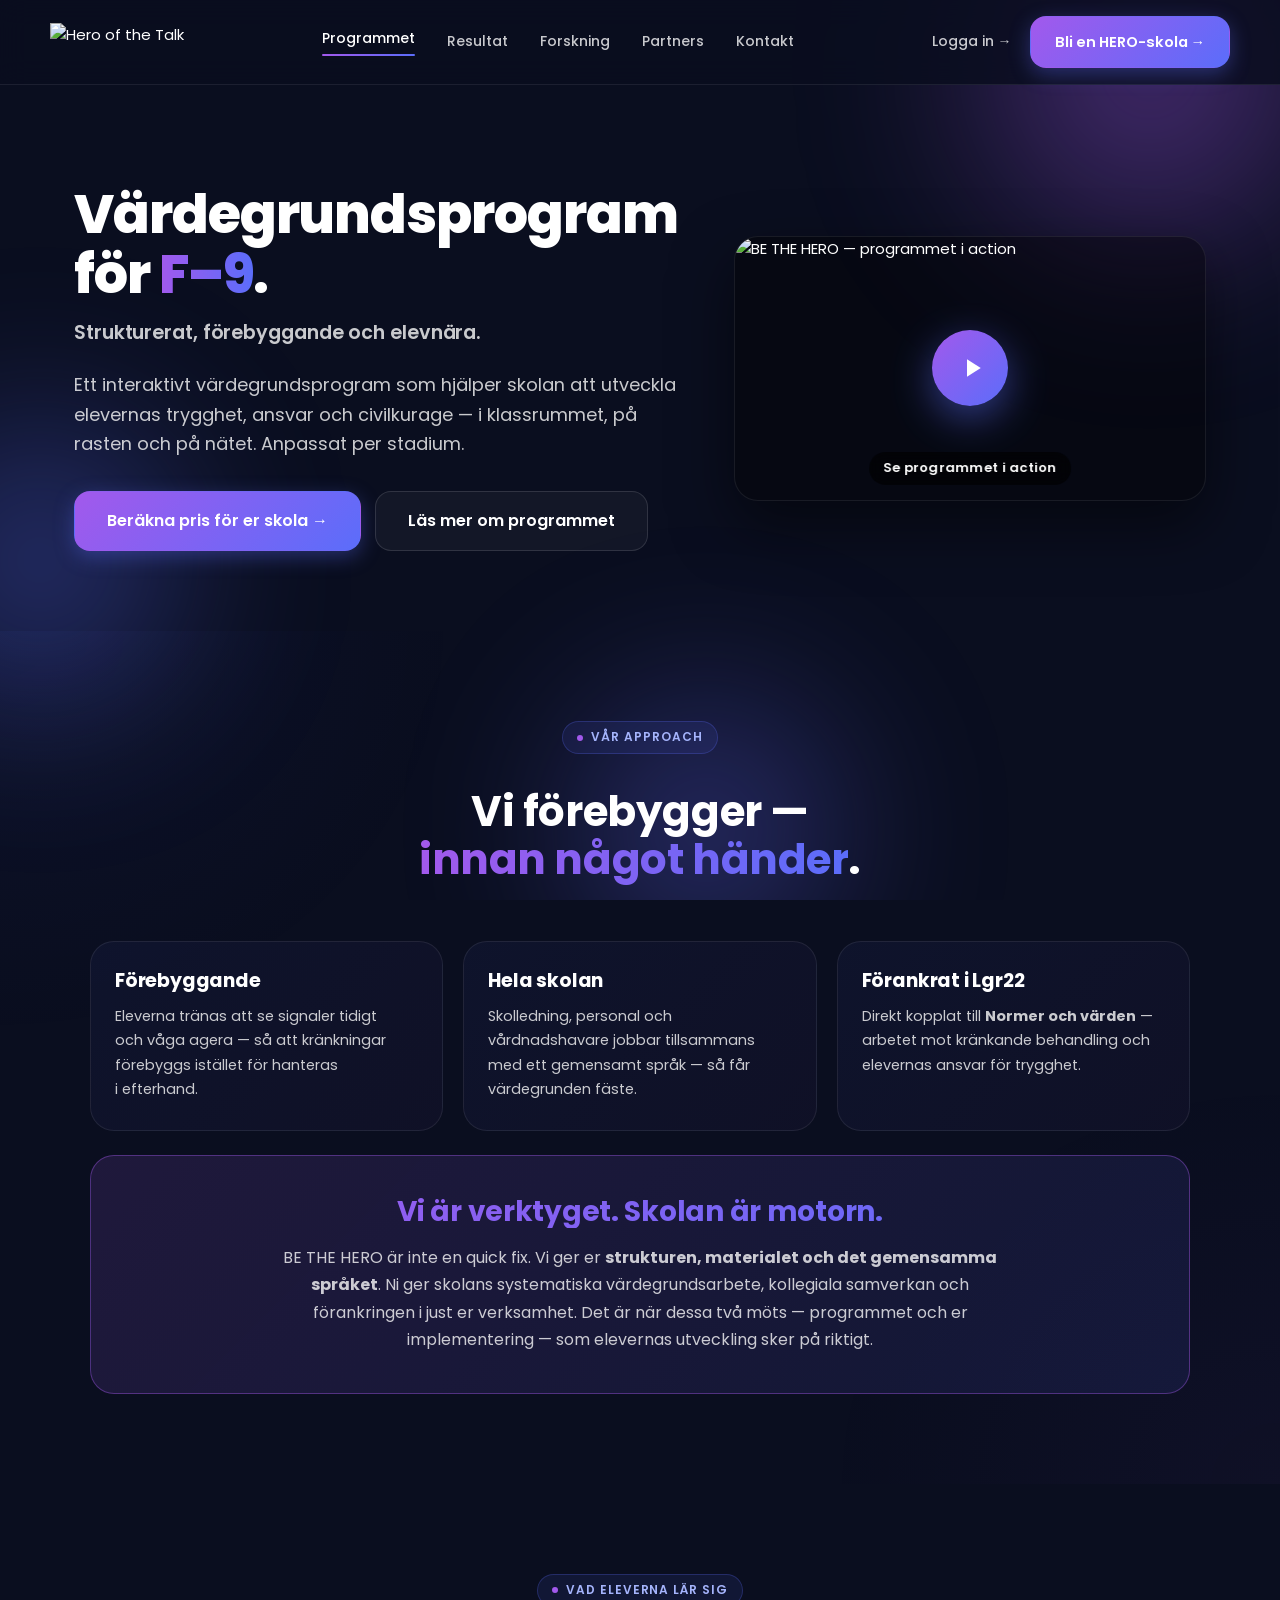
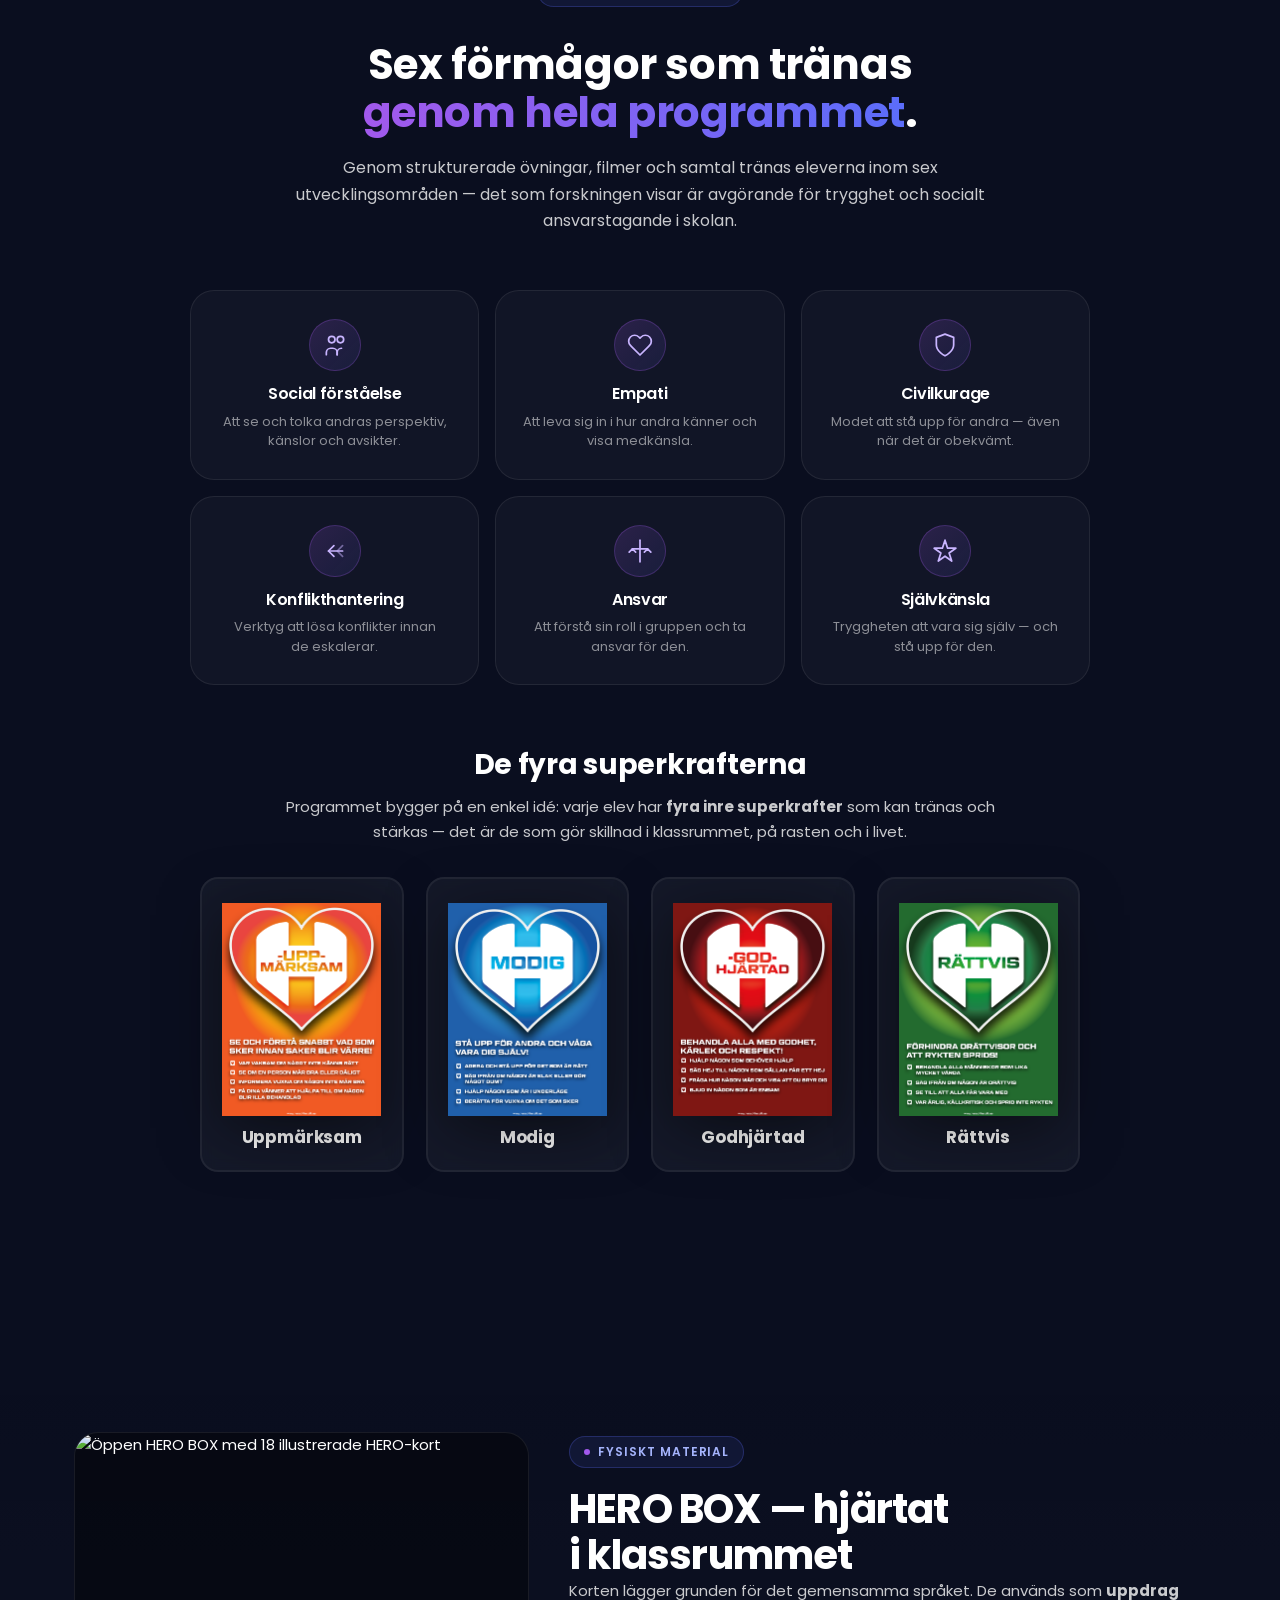
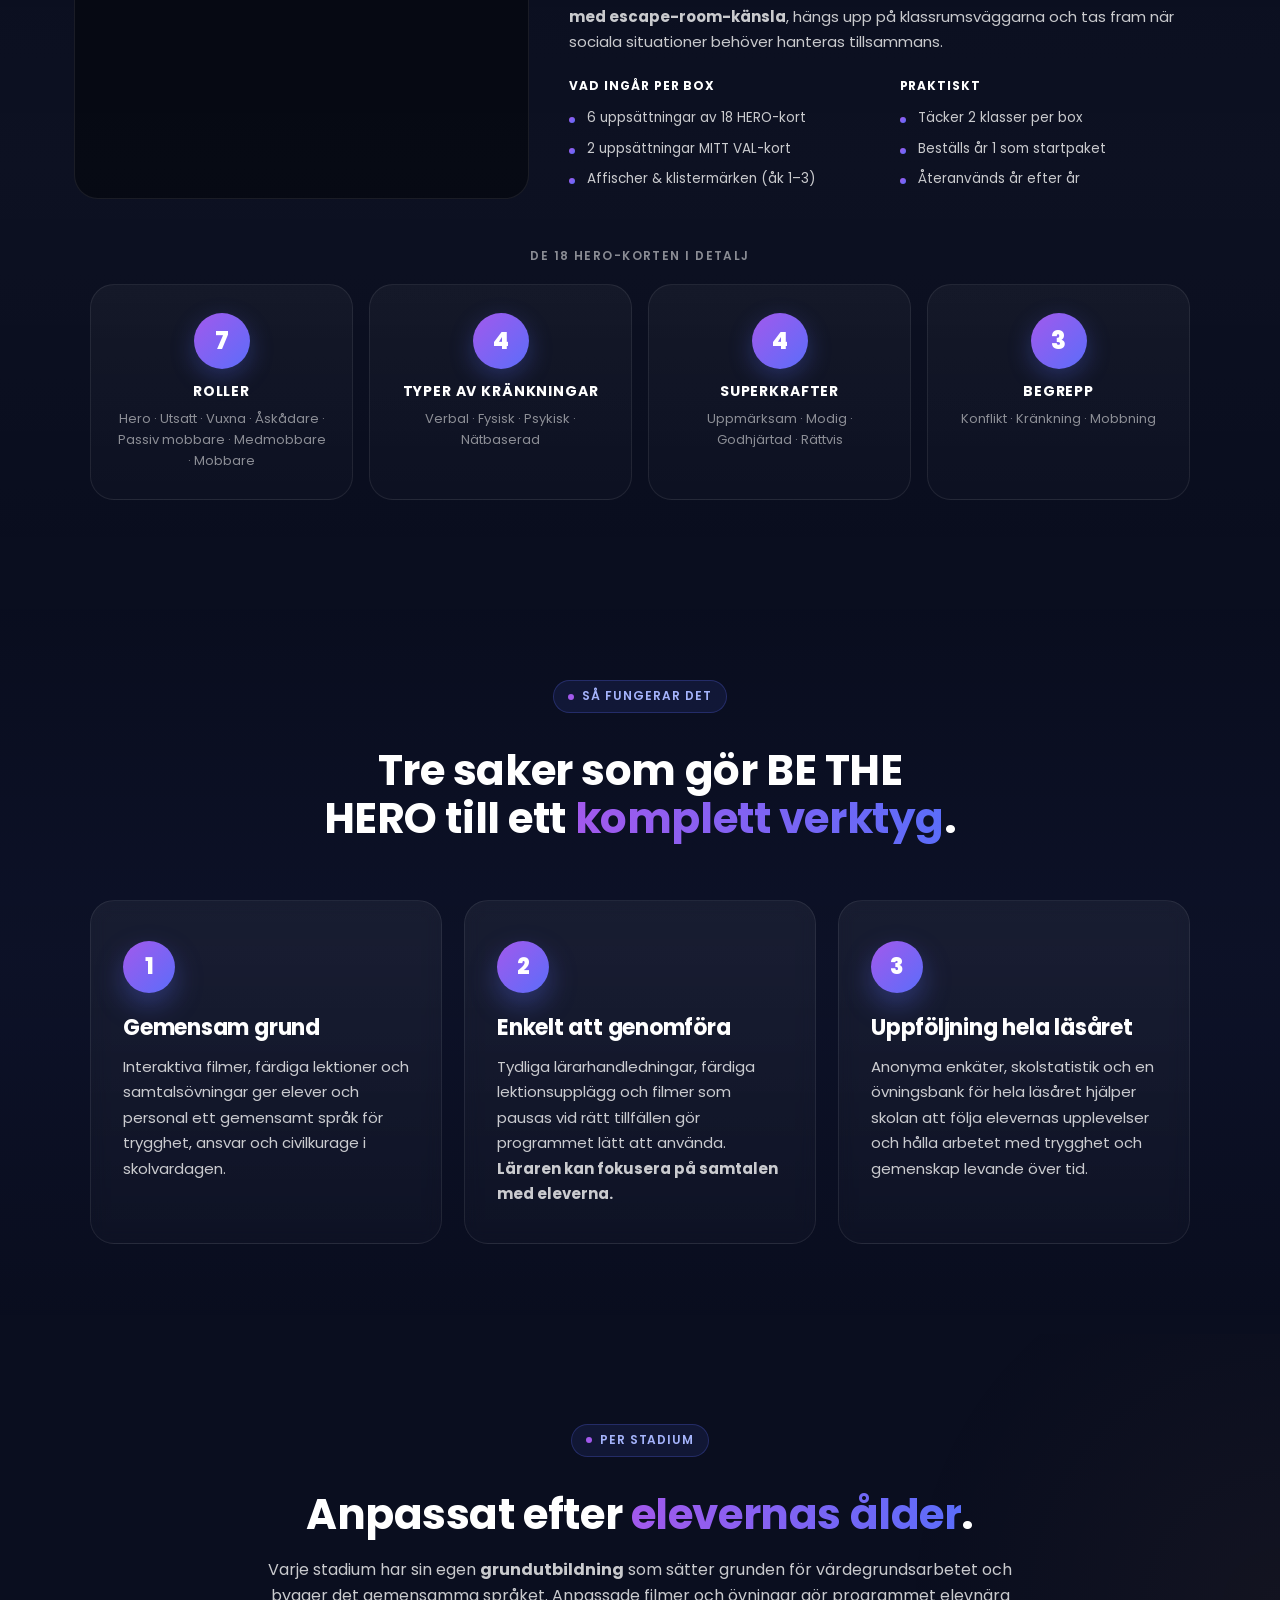
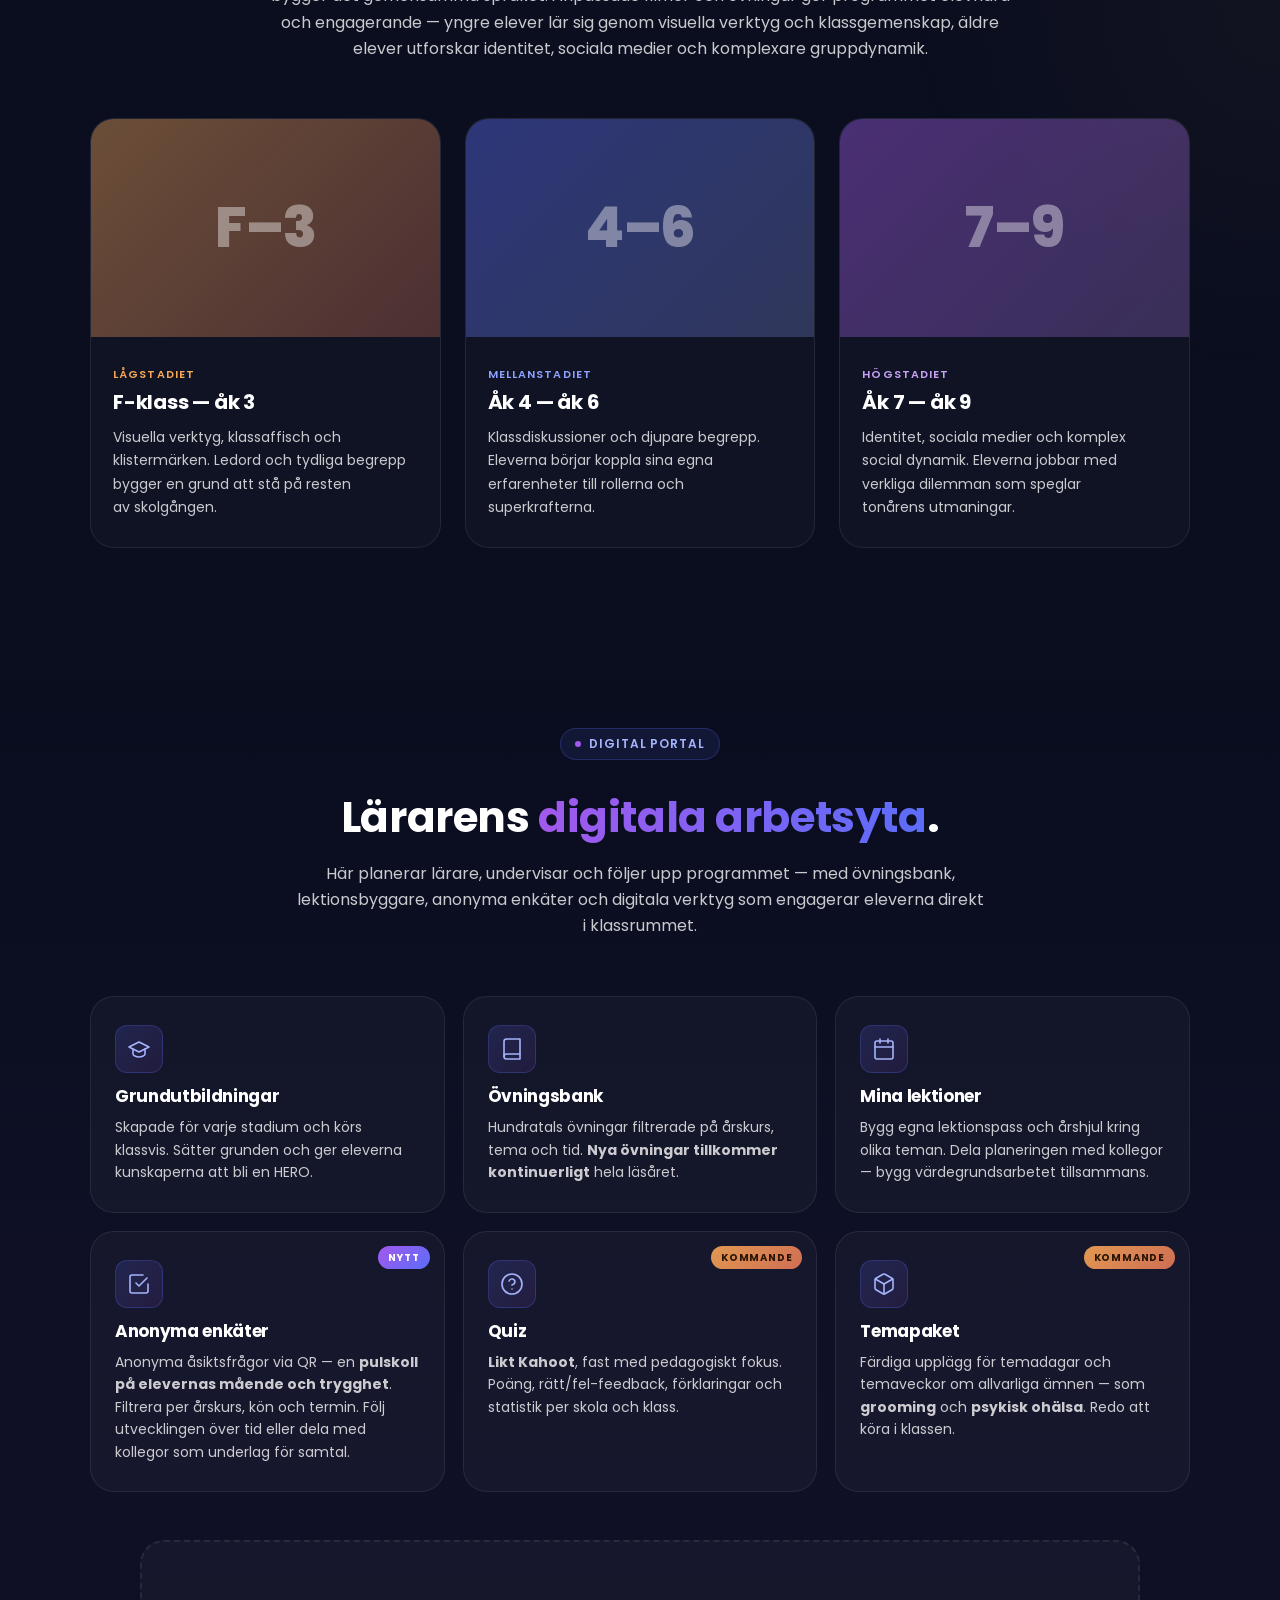
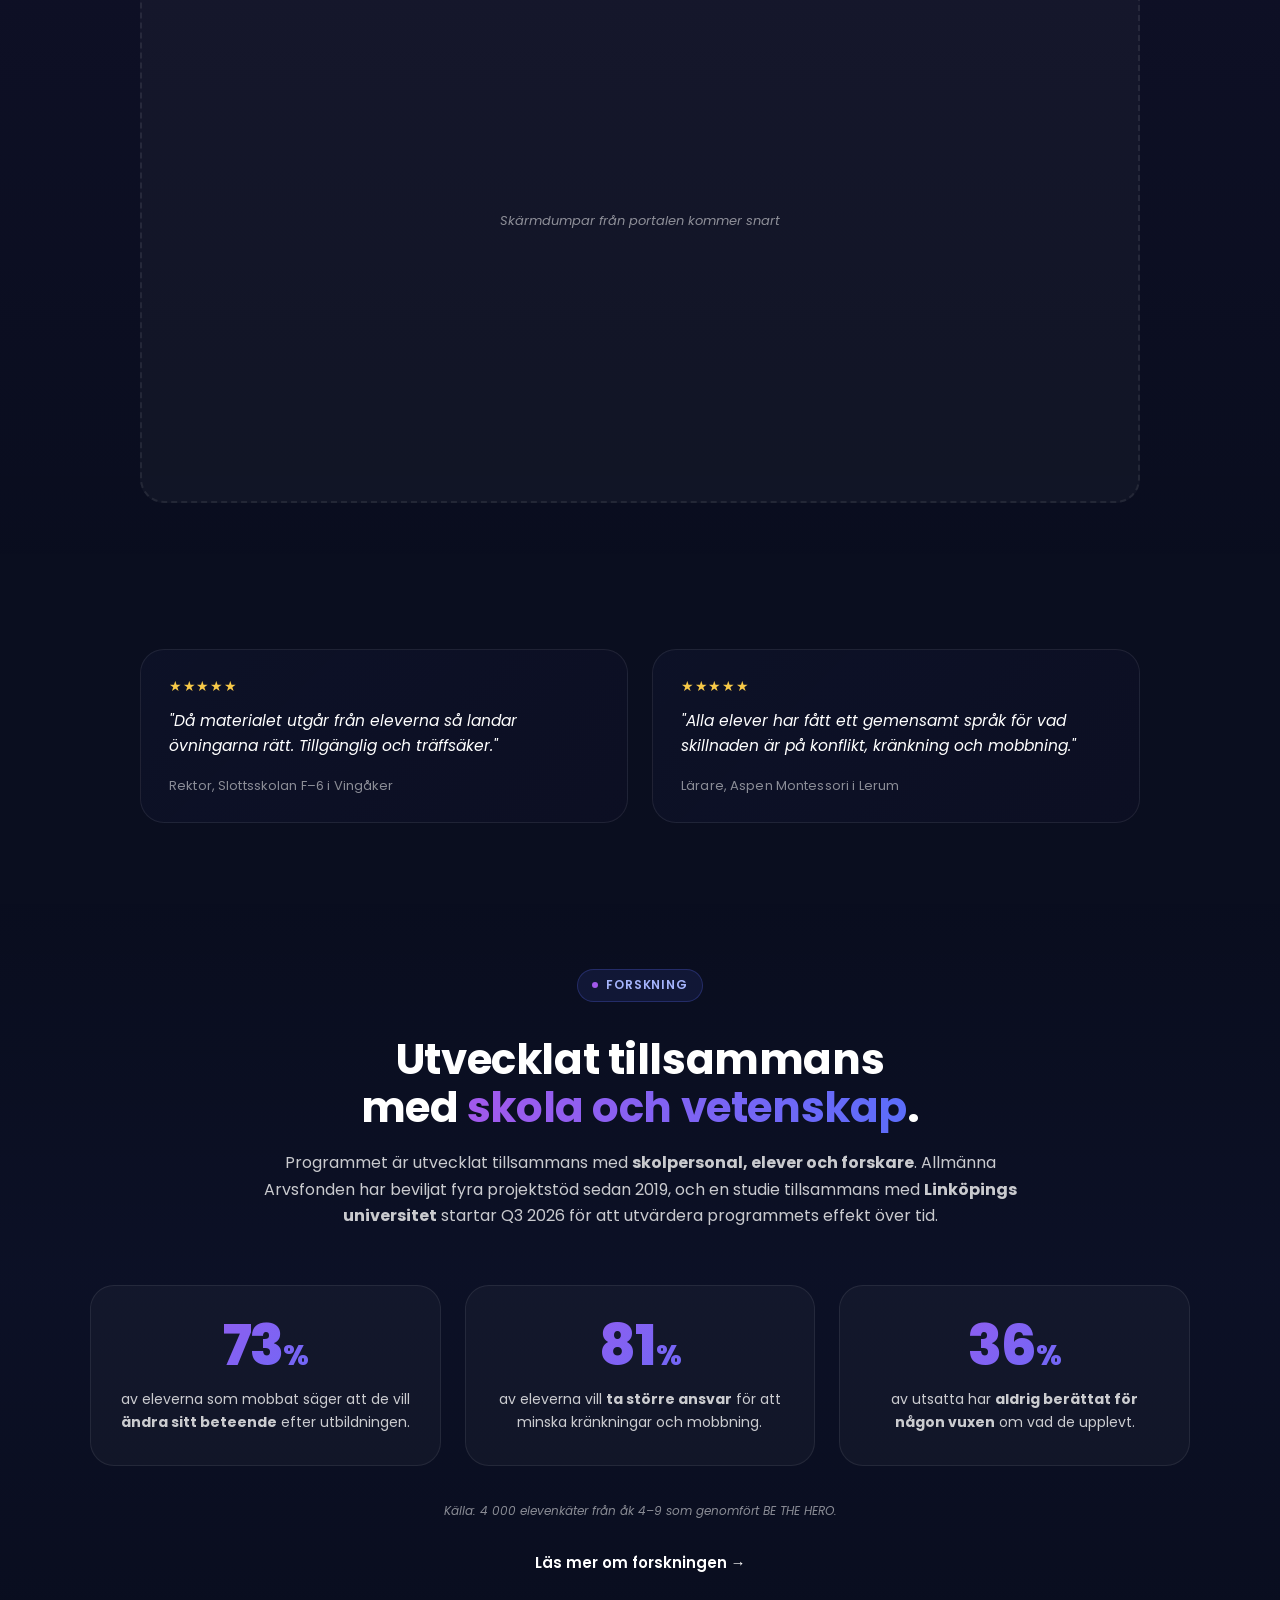
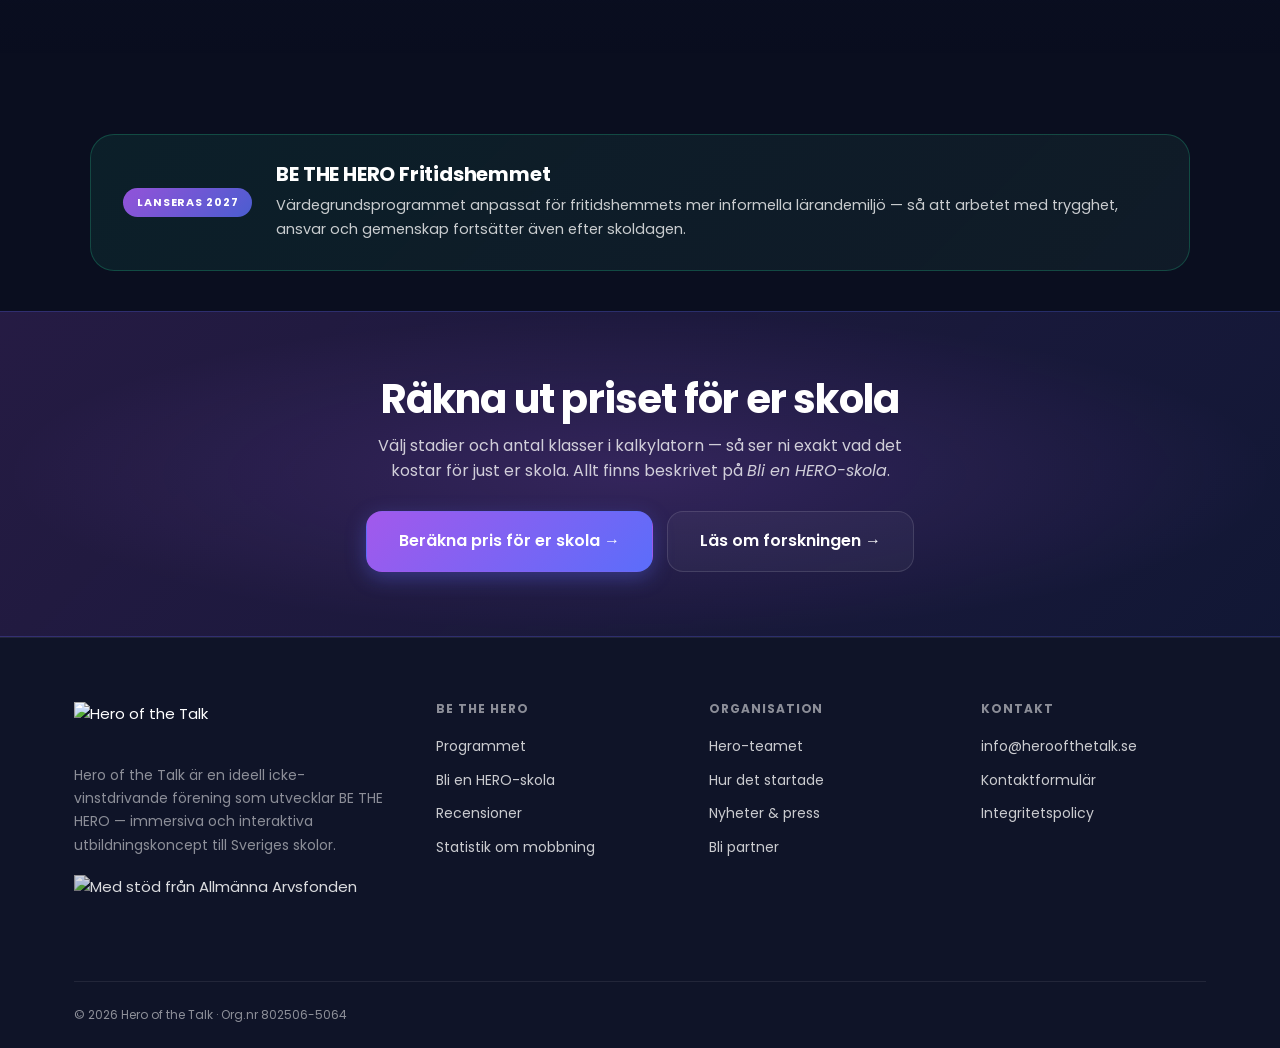
==== commit 2d50feb9: "v27.1: Ny H1 'Värdegrundsprogram för F-9' + subtitle 'Strukturerat, förebyggande och elevnära'" ====
--- a/programmet.html
+++ b/programmet.html
@@ -8,8 +8,8 @@
   <link rel="preconnect" href="https://fonts.googleapis.com">
   <link rel="preconnect" href="https://fonts.gstatic.com" crossorigin>
   <link href="https://fonts.googleapis.com/css2?family=Poppins:wght@400;500;600;700;800&display=swap" rel="stylesheet">
-  <link rel="stylesheet" href="assets/styles.css?v=26">
-  <link rel="stylesheet" href="assets/programmet.css?v=26">
+  <link rel="stylesheet" href="assets/styles.css?v=27">
+  <link rel="stylesheet" href="assets/programmet.css?v=27">
 </head>
 <body>
 
@@ -48,8 +48,11 @@
   <div class="container program-hero-inner">
     <div class="program-hero-text">
       <h1 class="program-hero-title">
-        Värdegrundsprogrammet som <span class="gradient-text">förebygger</span> — från F-klass till åk 9
+        Värdegrundsprogram för <span class="gradient-text">F&ndash;9</span>.
       </h1>
+      <p class="program-hero-subtitle">
+        Strukturerat, förebyggande och elevnära.
+      </p>
       <p class="program-hero-lede">
         Ett interaktivt värdegrundsprogram som hjälper skolan att utveckla elevernas trygghet, ansvar och civilkurage — i klassrummet, på rasten och på nätet. Anpassat per stadium.
       </p>
--- a/assets/programmet.css
+++ b/assets/programmet.css
@@ -34,8 +34,15 @@
   line-height: 1.1;
   font-weight: 800;
   letter-spacing: -0.02em;
-  margin: 14px 0 22px;
-  color: #fff;
+  margin: 0 0 14px;
+  color: #fff;
+}
+.program-hero-subtitle {
+  font-size: clamp(16px, 1.5vw, 20px);
+  font-weight: 600;
+  color: var(--ink-2);
+  margin: 0 0 22px;
+  letter-spacing: -0.005em;
 }
 .program-hero-lede {
   font-size: clamp(15px, 1.4vw, 18px);
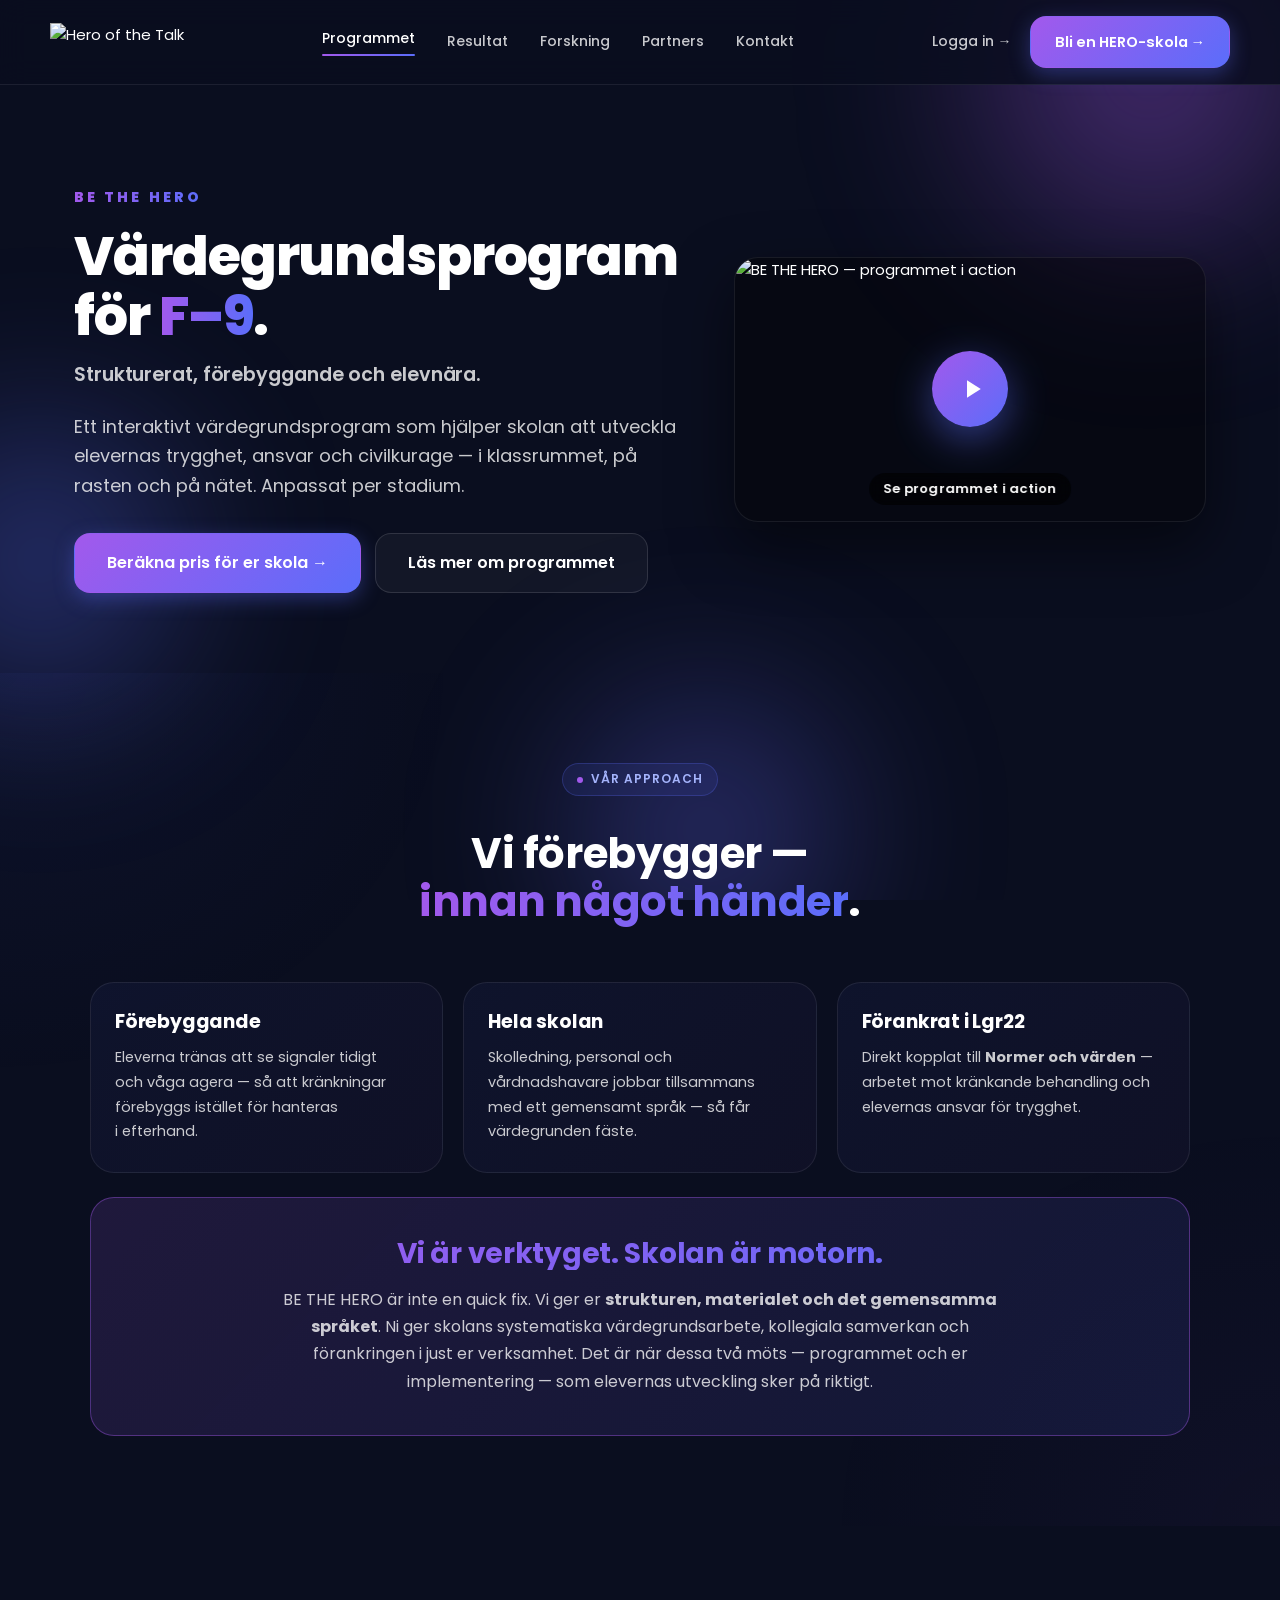
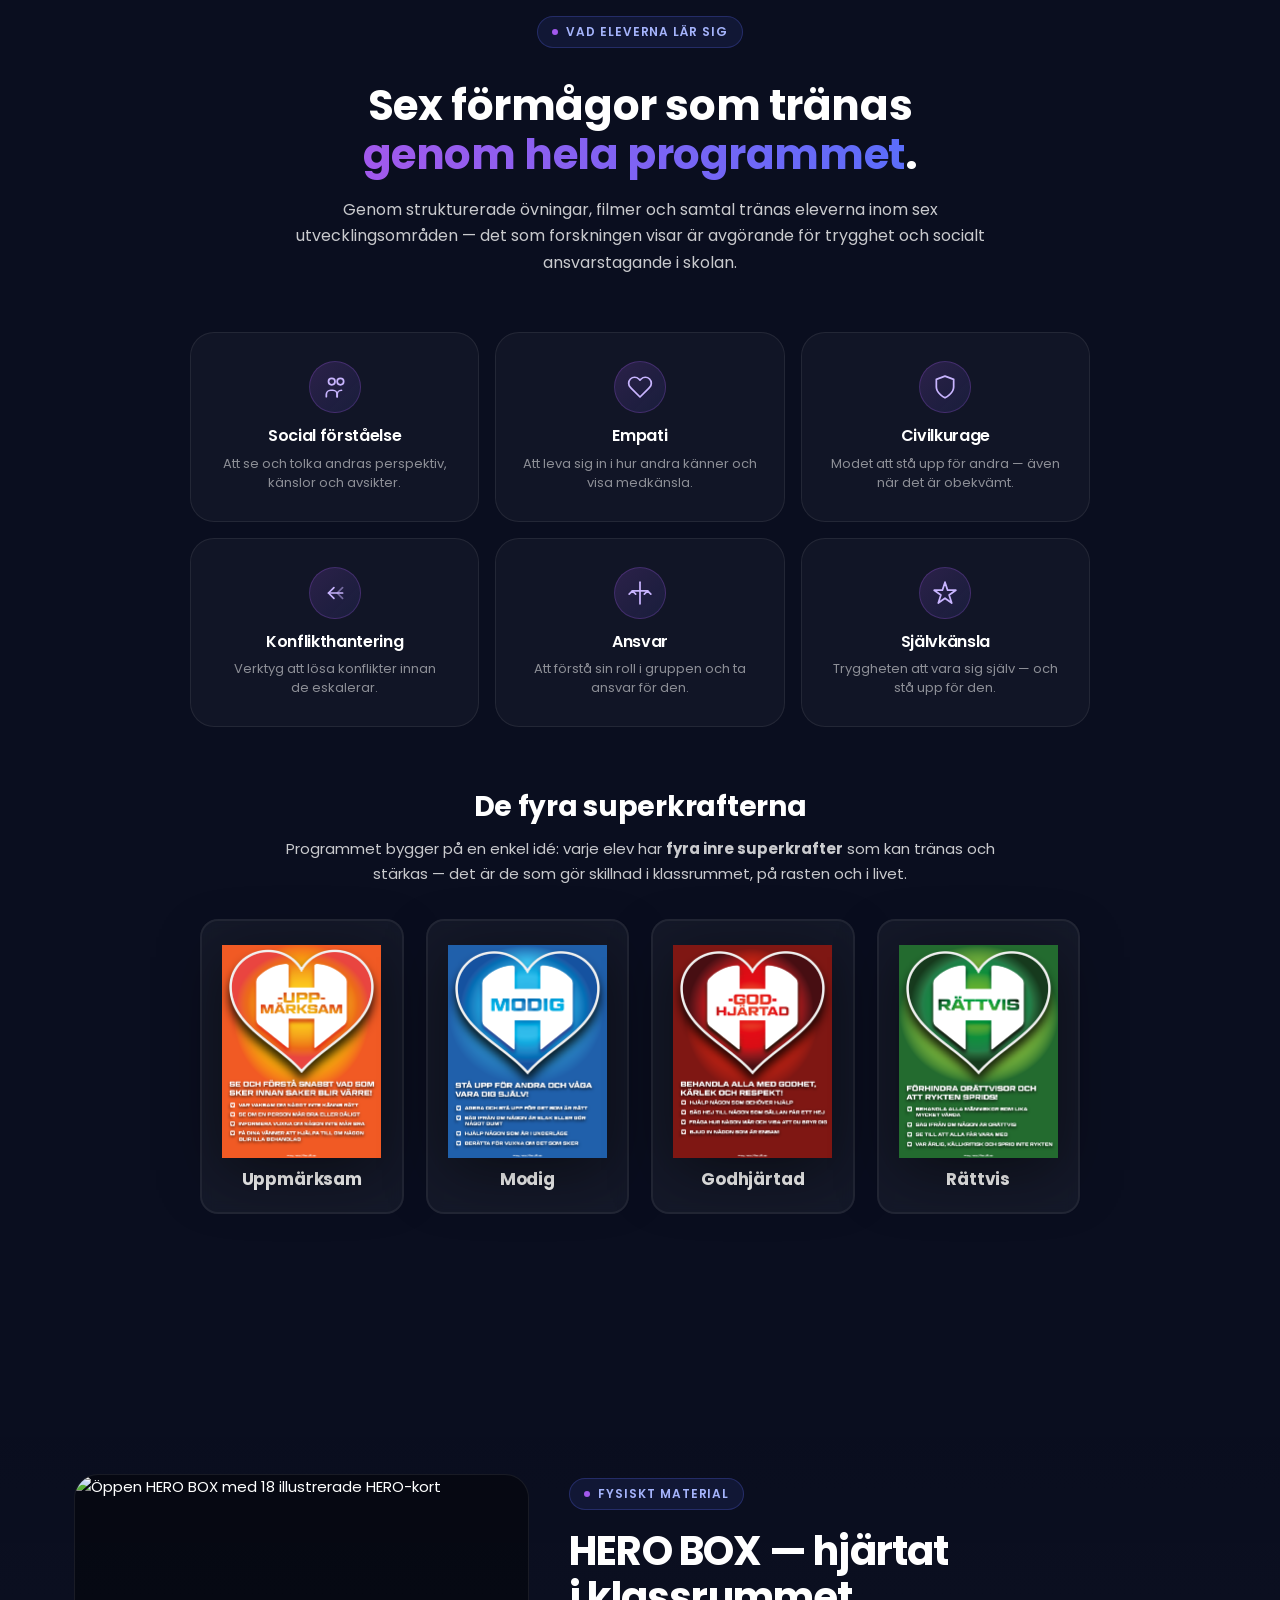
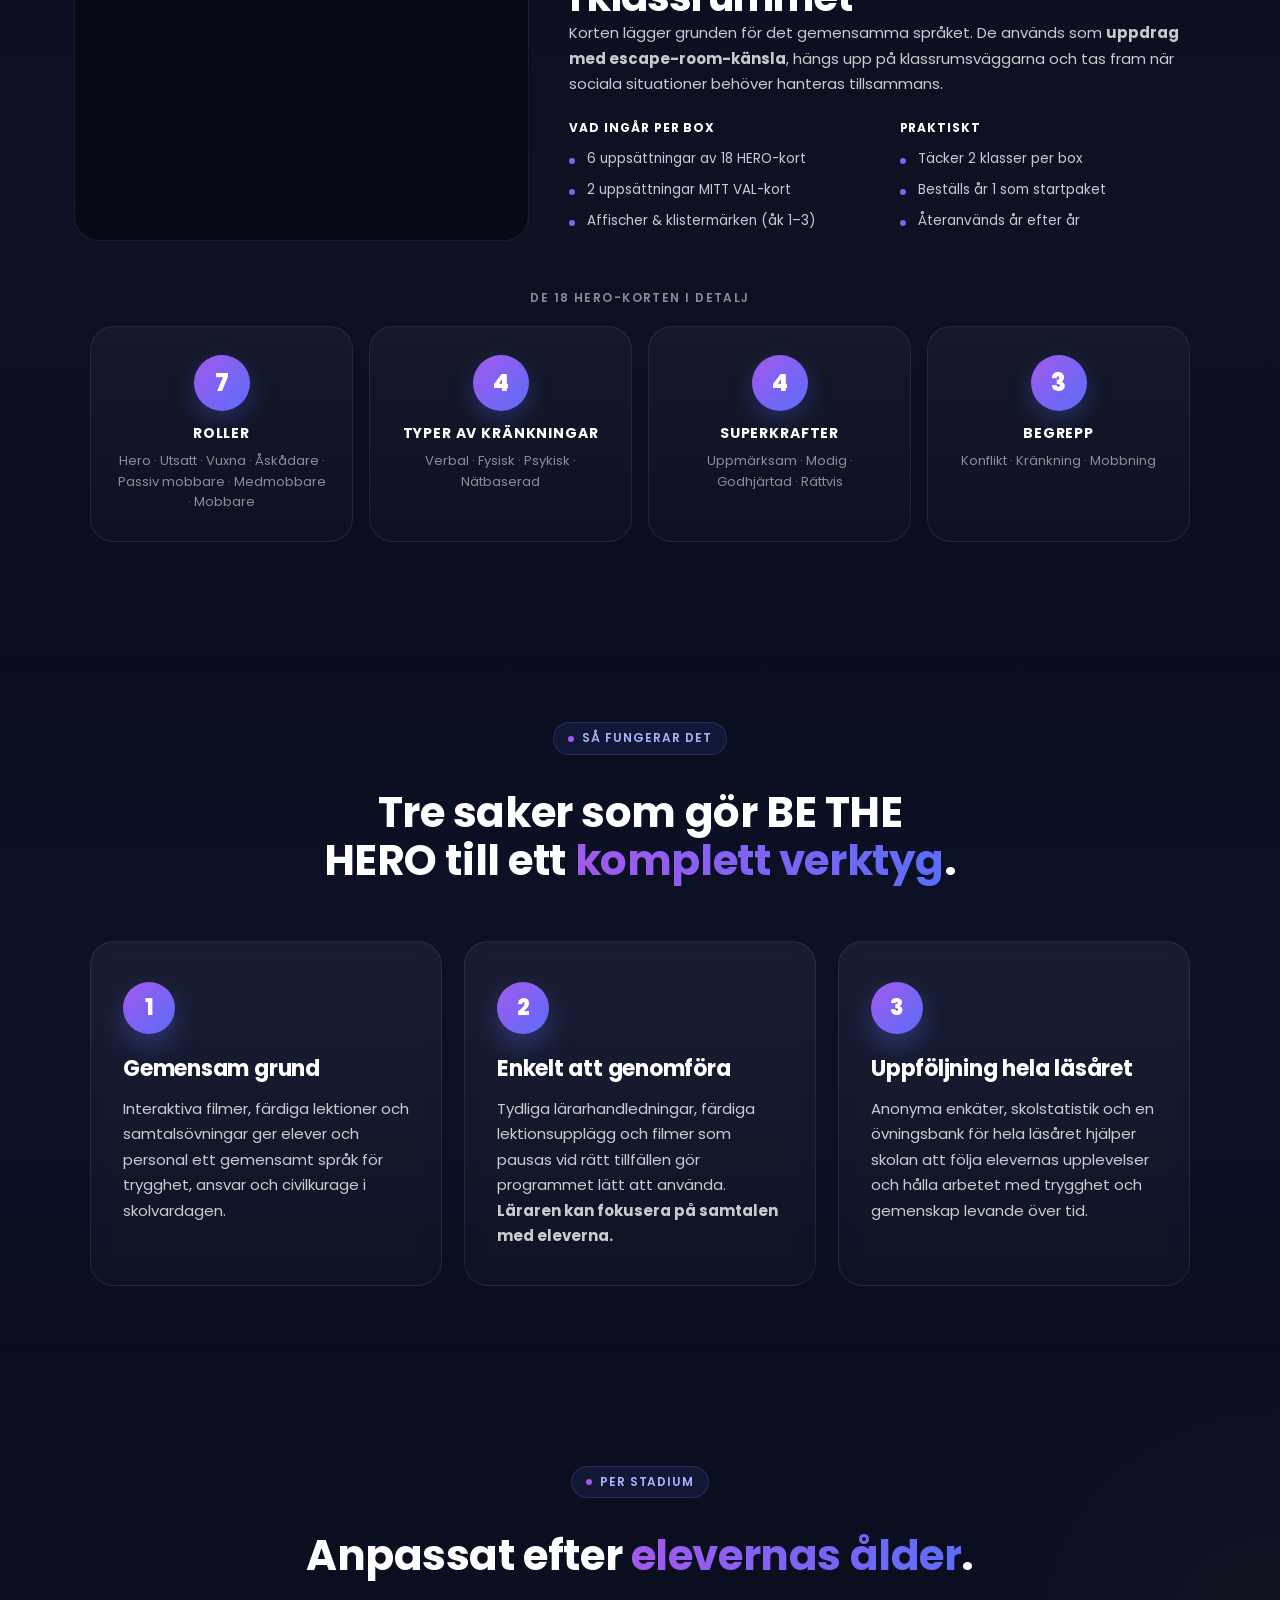
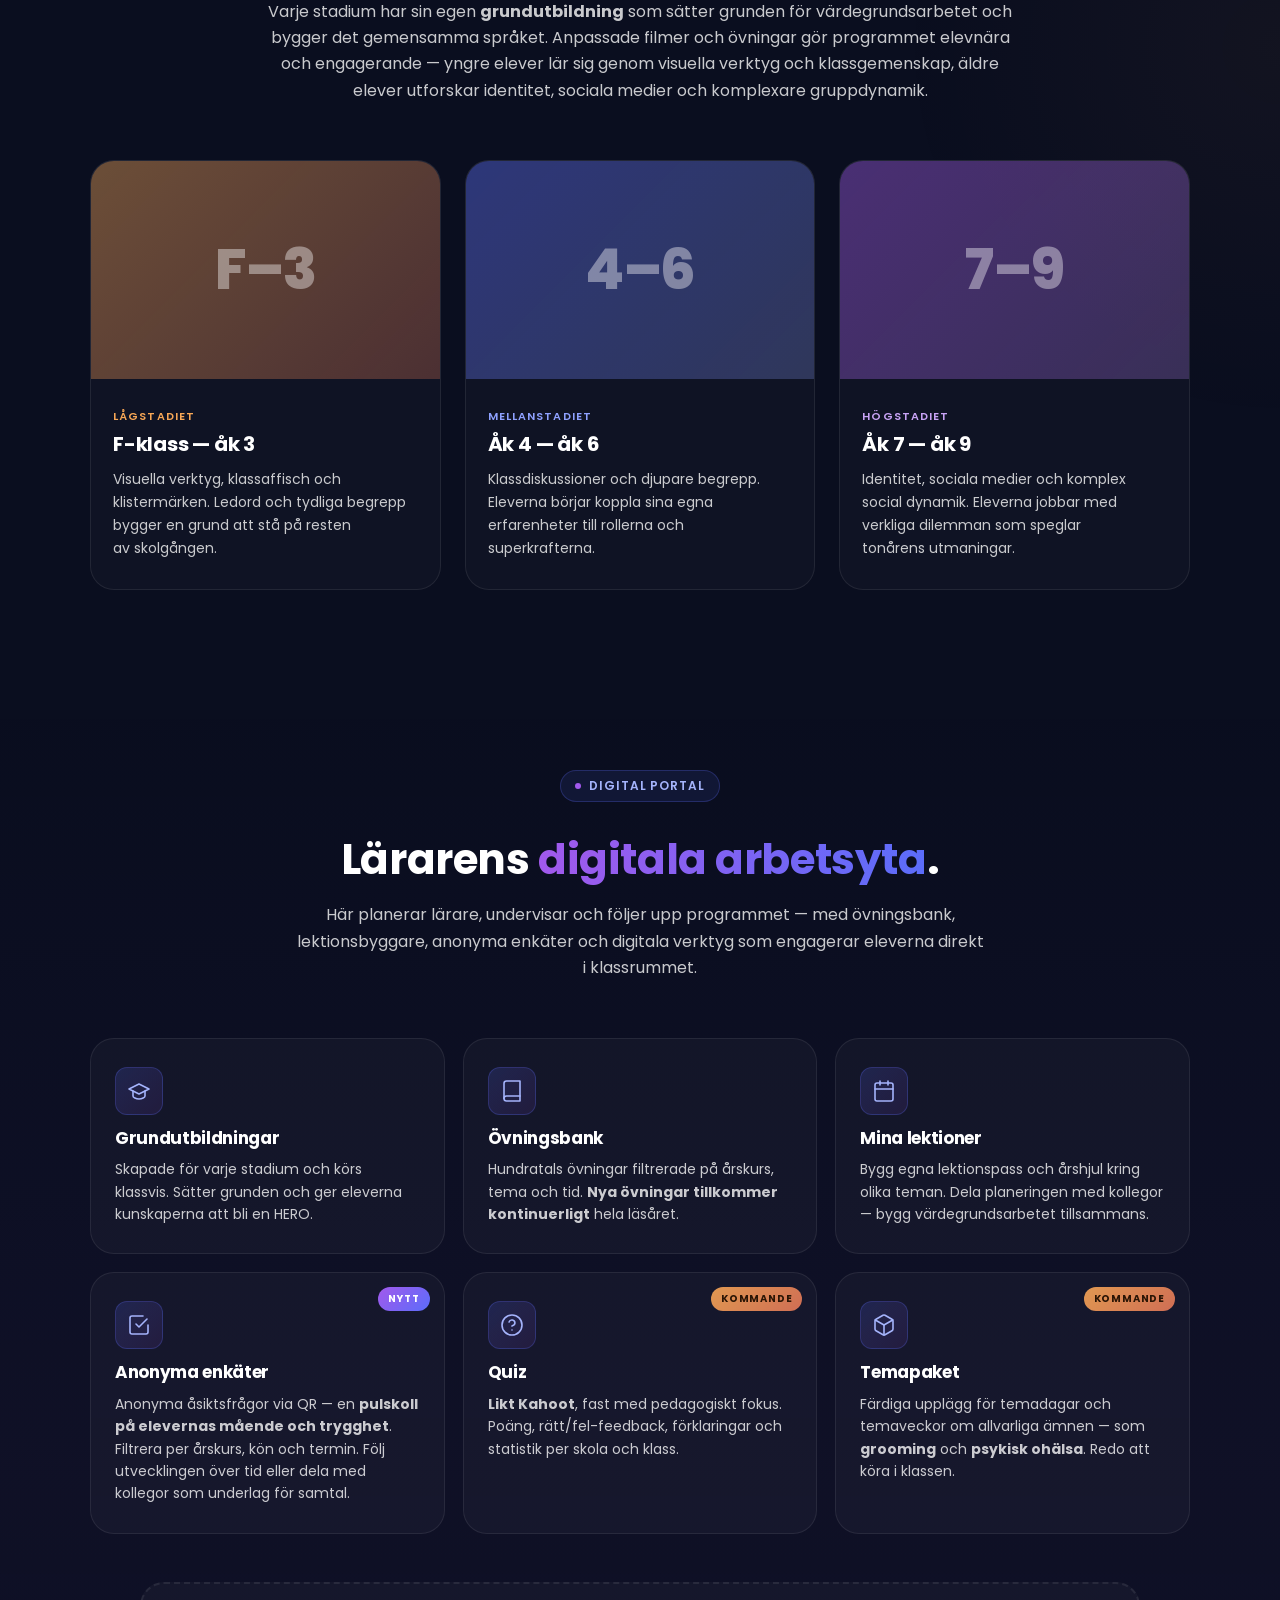
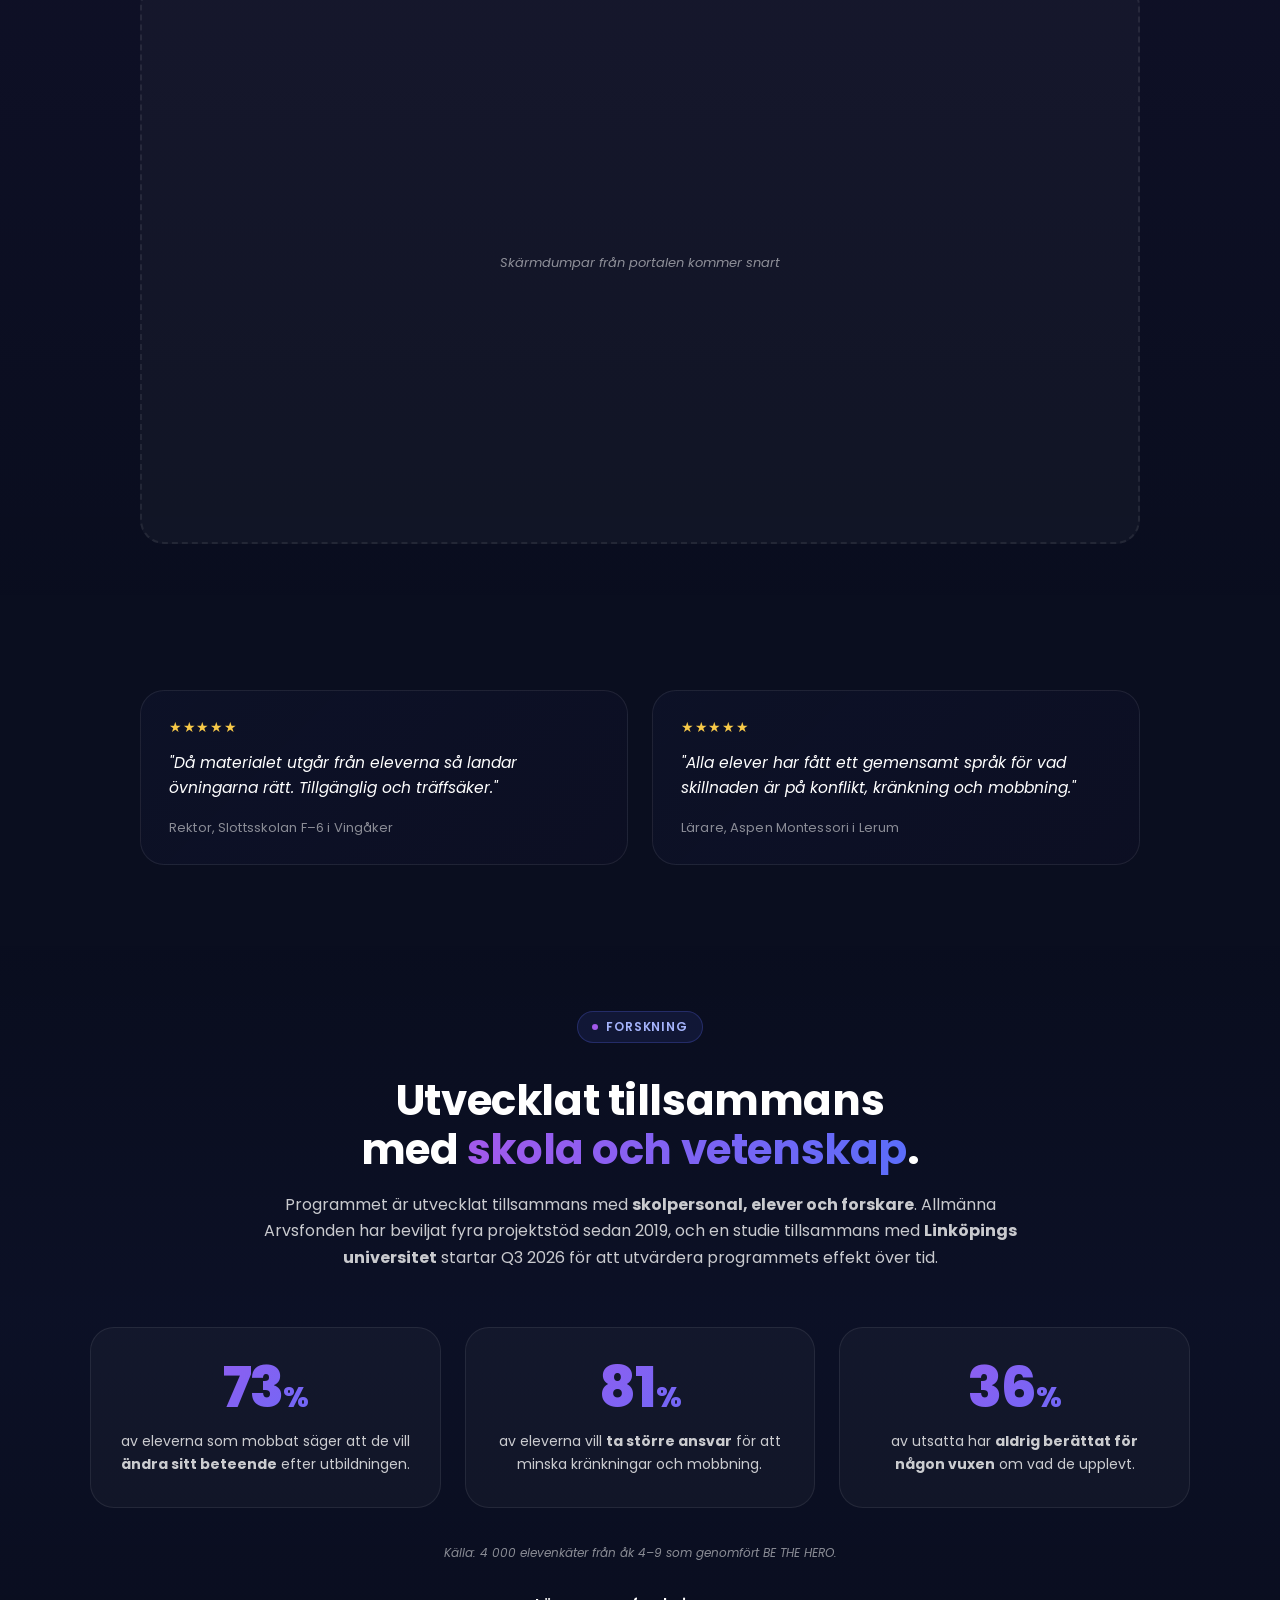
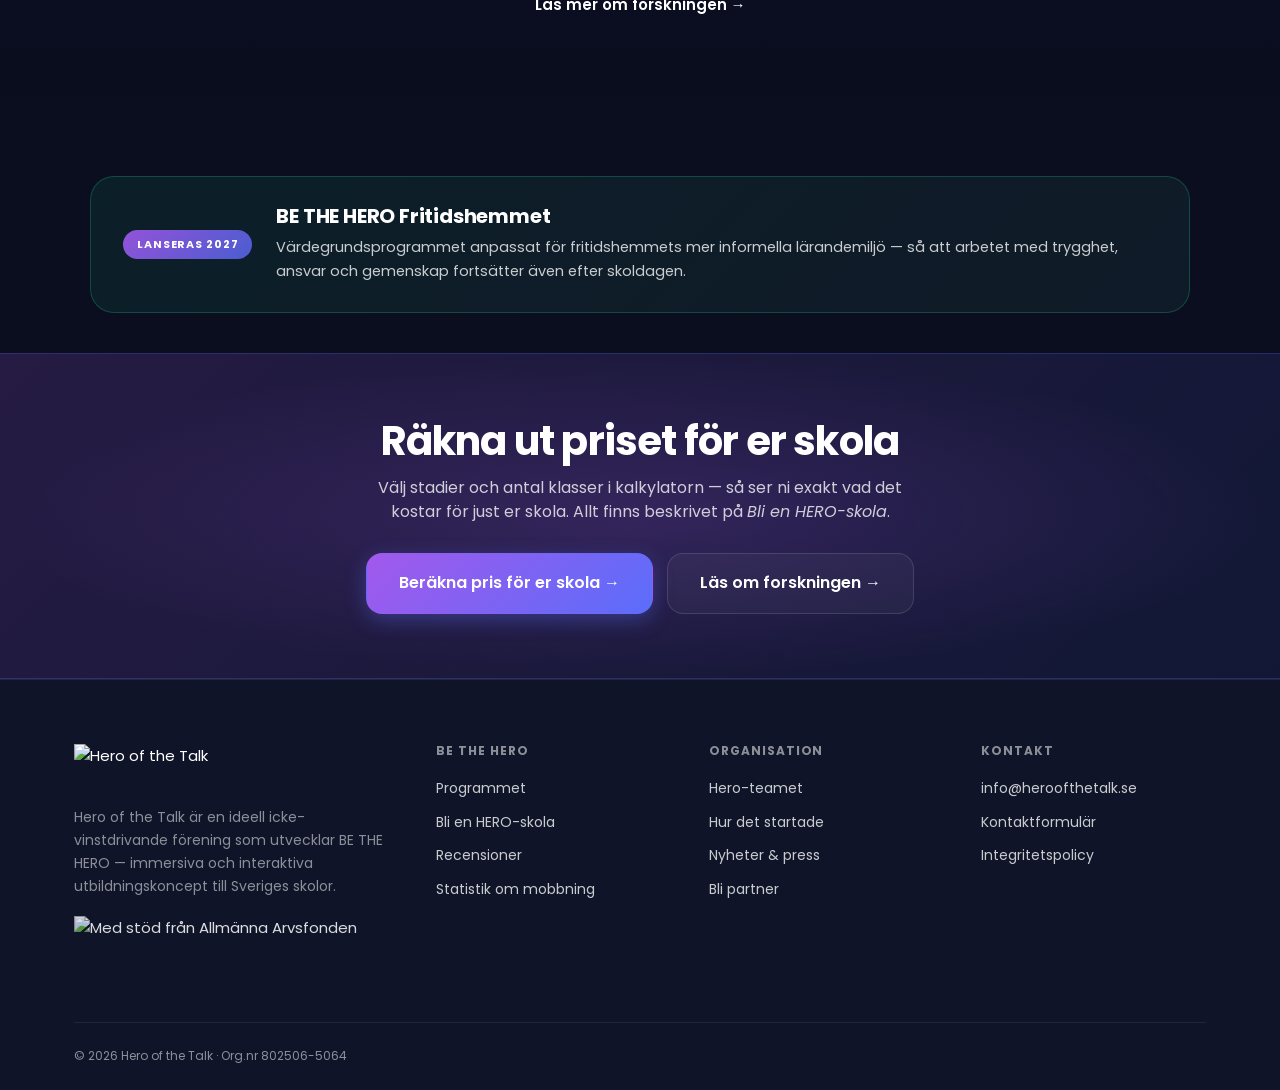
==== commit 5a1cce75: "v28: BE THE HERO som lila wordmark ovanför H1 (brand-prominent stil)" ====
--- a/programmet.html
+++ b/programmet.html
@@ -8,8 +8,8 @@
   <link rel="preconnect" href="https://fonts.googleapis.com">
   <link rel="preconnect" href="https://fonts.gstatic.com" crossorigin>
   <link href="https://fonts.googleapis.com/css2?family=Poppins:wght@400;500;600;700;800&display=swap" rel="stylesheet">
-  <link rel="stylesheet" href="assets/styles.css?v=27">
-  <link rel="stylesheet" href="assets/programmet.css?v=27">
+  <link rel="stylesheet" href="assets/styles.css?v=28">
+  <link rel="stylesheet" href="assets/programmet.css?v=28">
 </head>
 <body>
 
@@ -47,6 +47,7 @@
 <section class="program-hero">
   <div class="container program-hero-inner">
     <div class="program-hero-text">
+      <span class="program-hero-brand">BE THE HERO</span>
       <h1 class="program-hero-title">
         Värdegrundsprogram för <span class="gradient-text">F&ndash;9</span>.
       </h1>
--- a/assets/programmet.css
+++ b/assets/programmet.css
@@ -29,6 +29,18 @@
   align-items: center;
 }
 .program-hero-text { text-align: left; }
+.program-hero-brand {
+  display: inline-block;
+  font-size: clamp(13px, 1.1vw, 15px);
+  font-weight: 800;
+  letter-spacing: 0.22em;
+  text-transform: uppercase;
+  background: linear-gradient(90deg, var(--p1), var(--p2));
+  -webkit-background-clip: text;
+  -webkit-text-fill-color: transparent;
+  background-clip: text;
+  margin: 0 0 18px;
+}
 .program-hero-title {
   font-size: clamp(34px, 4.5vw, 54px);
   line-height: 1.1;
